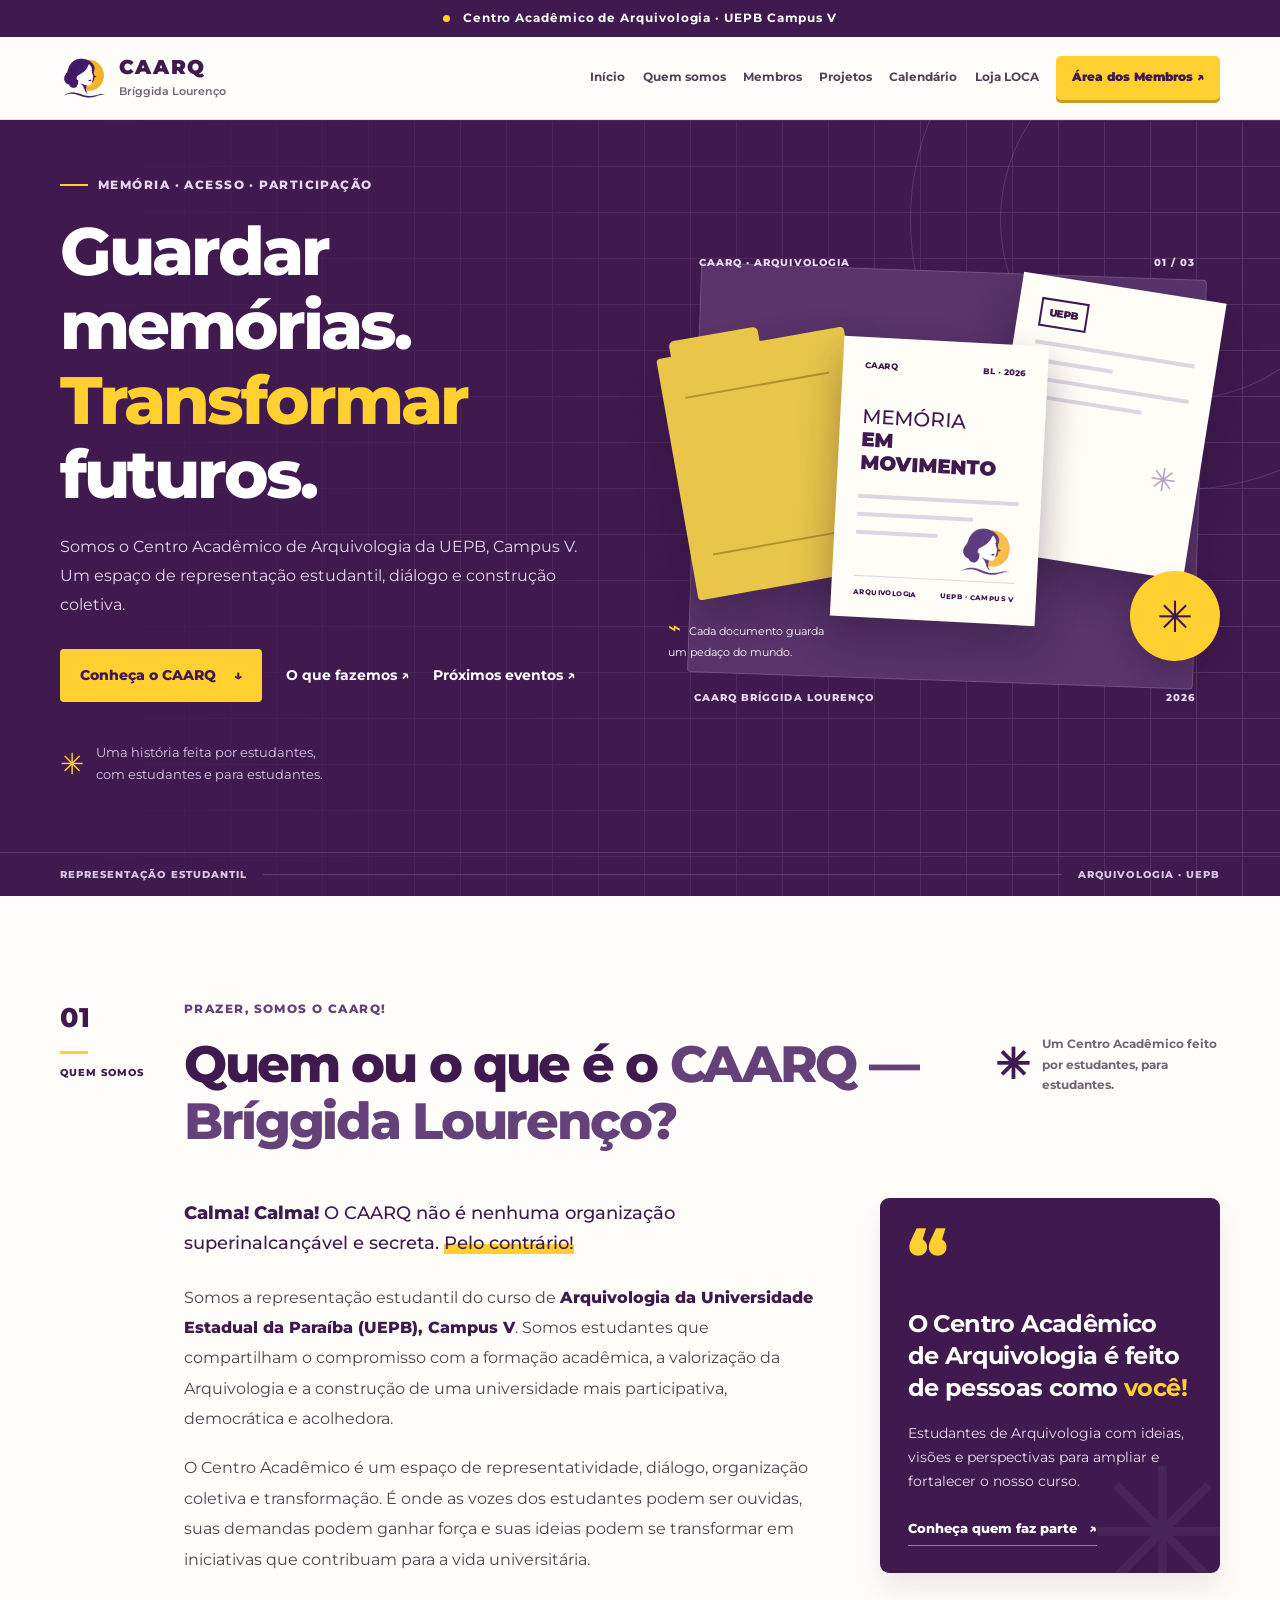
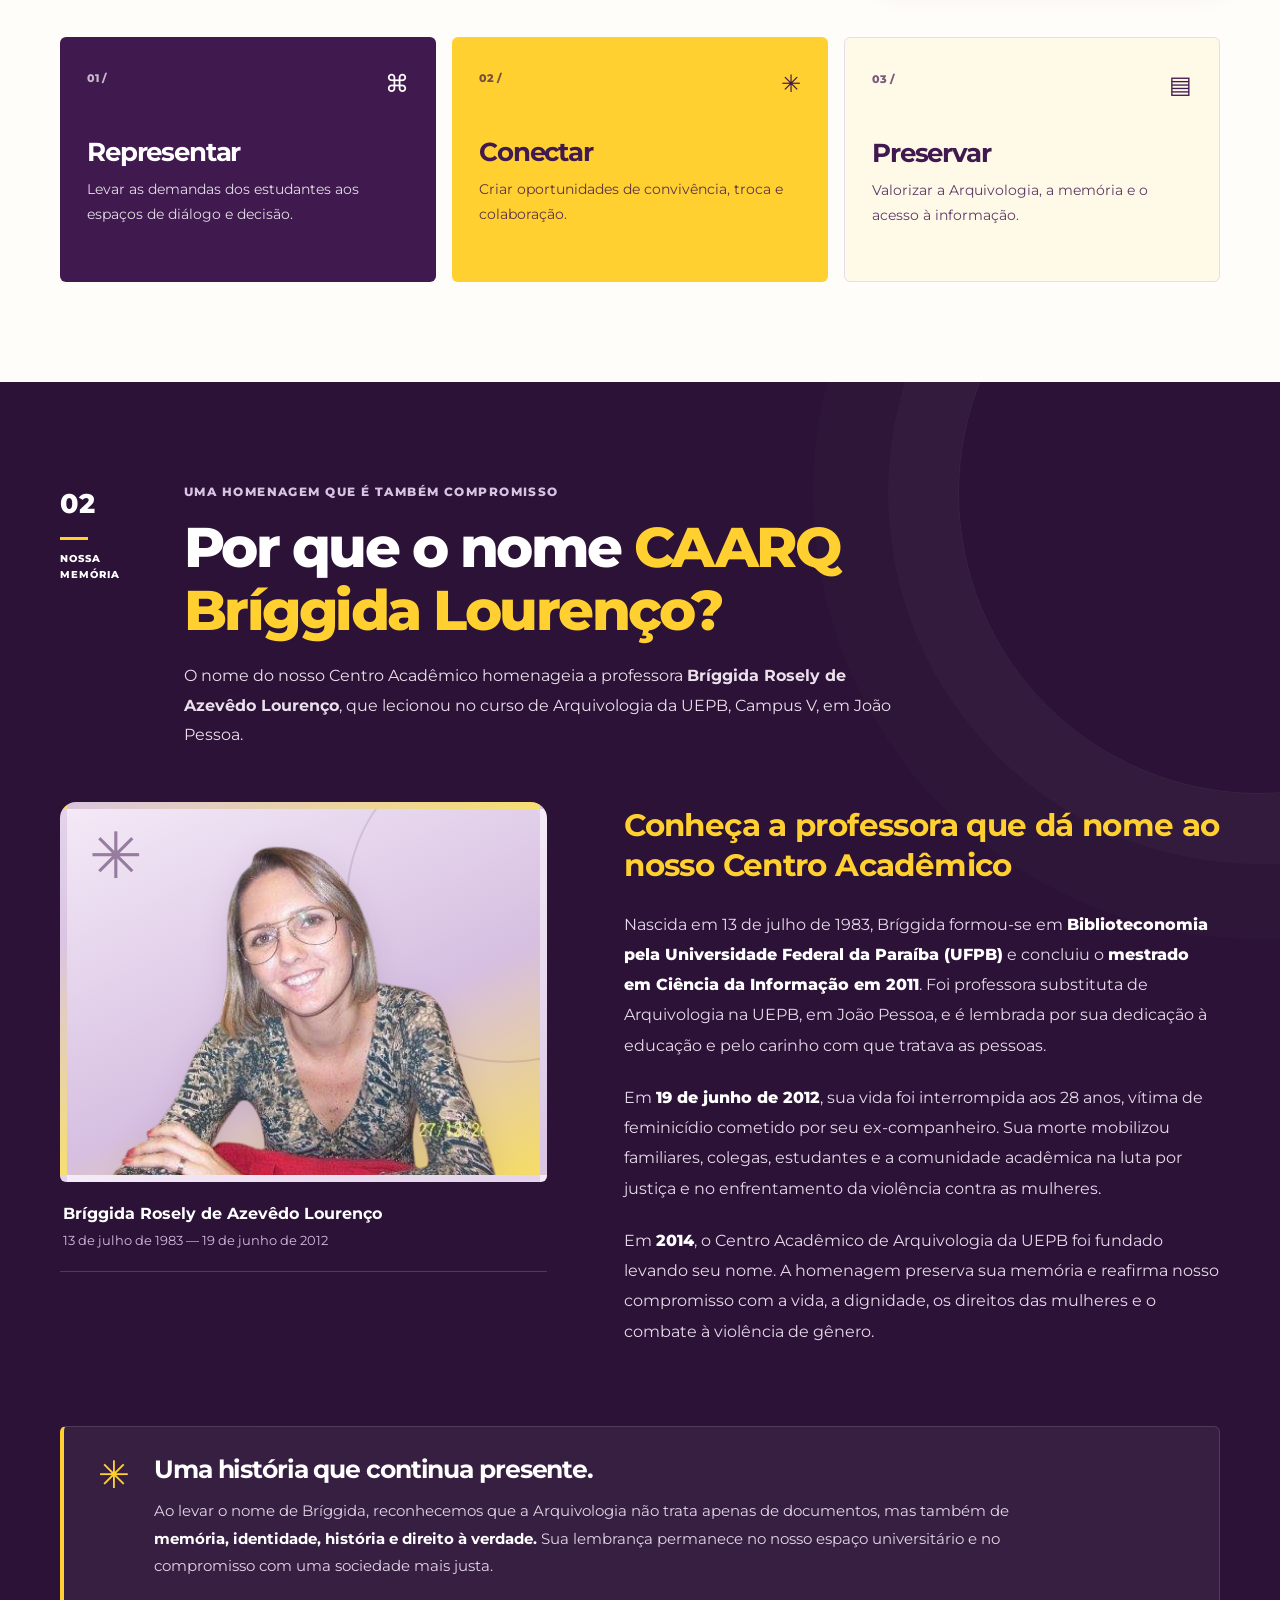
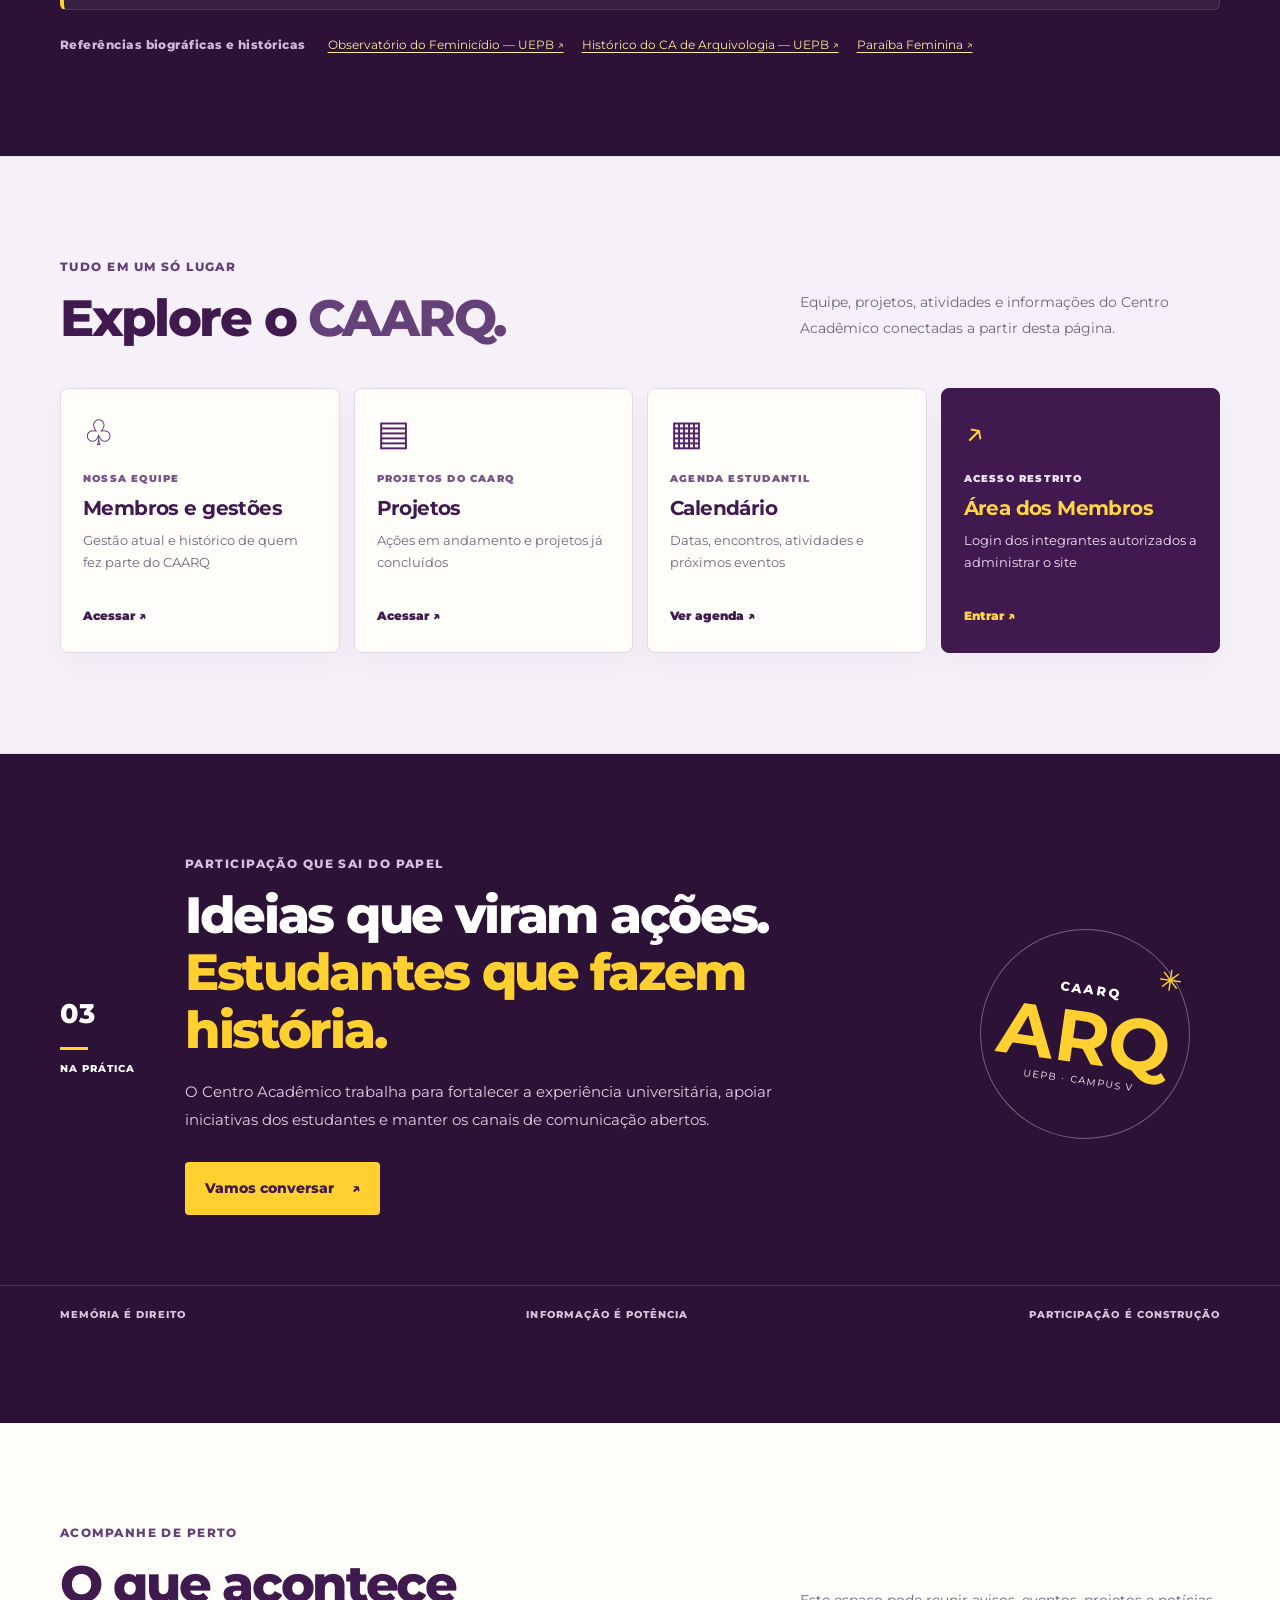
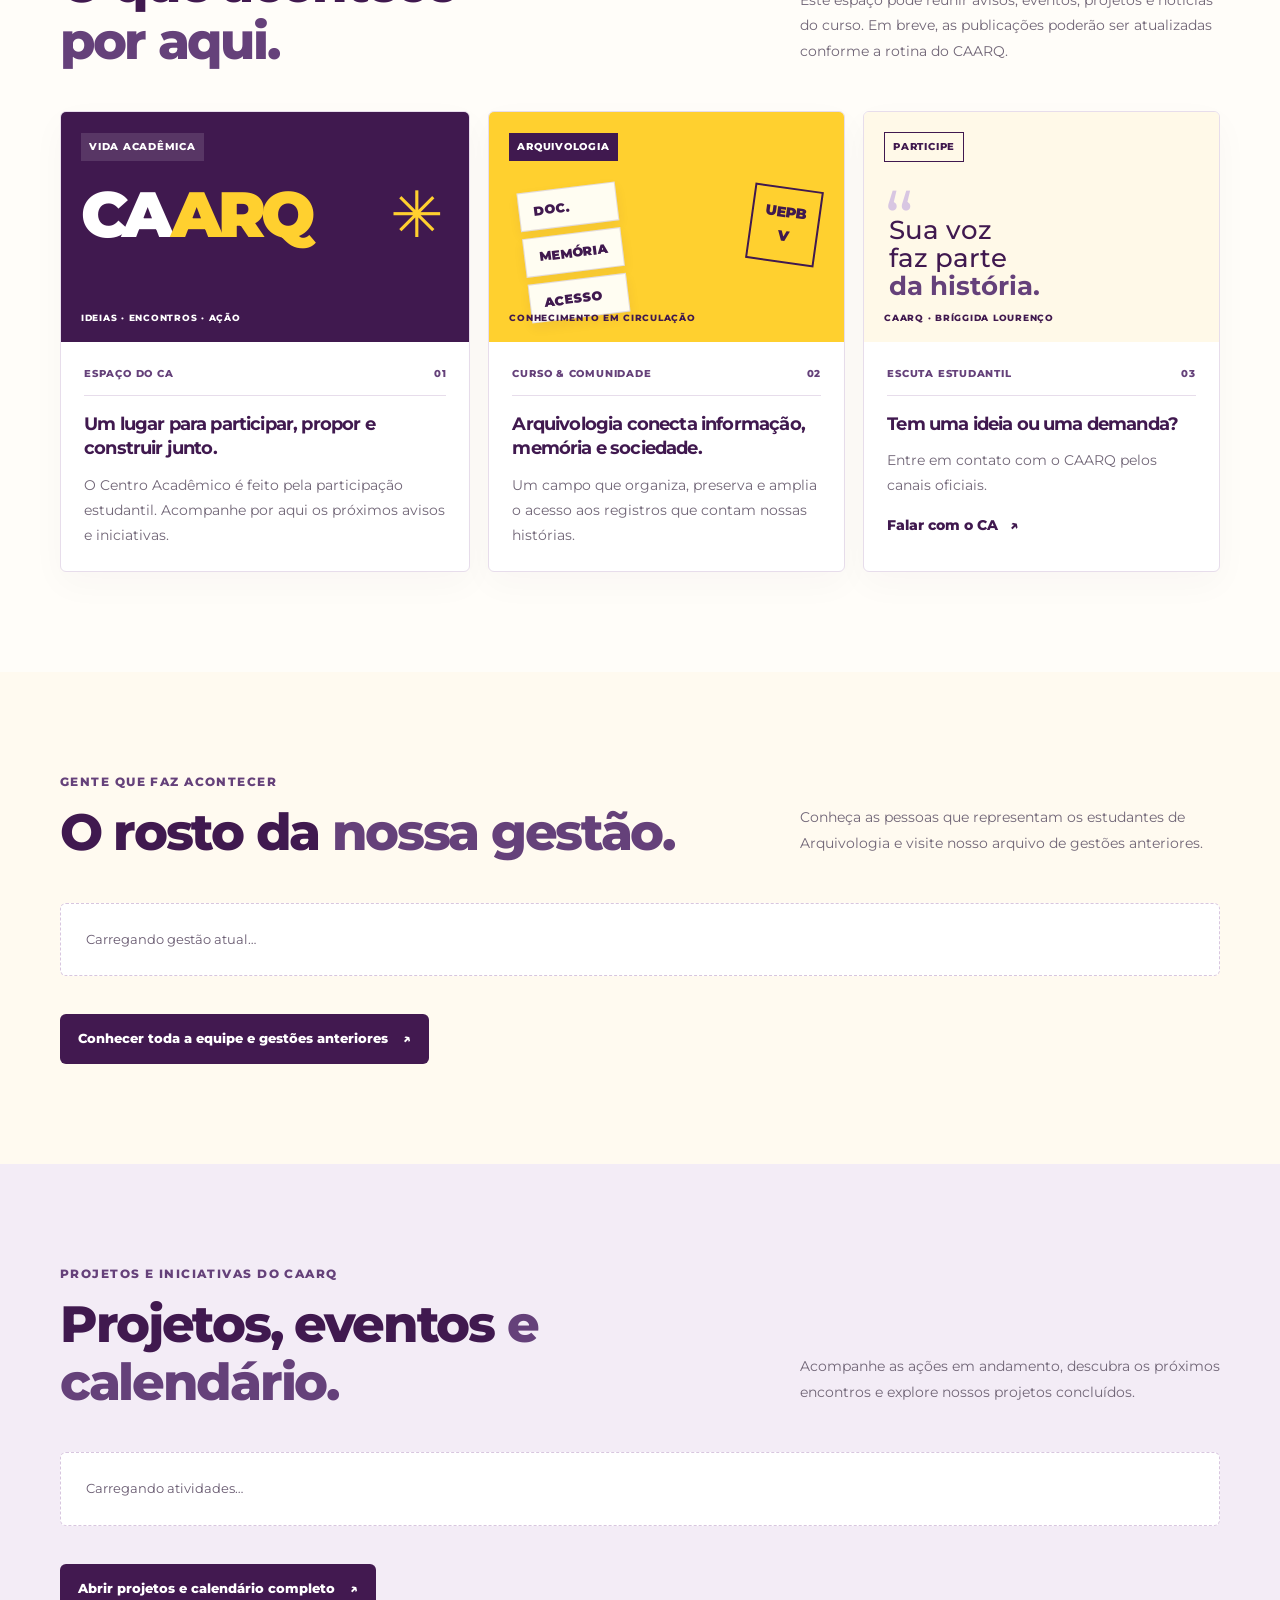
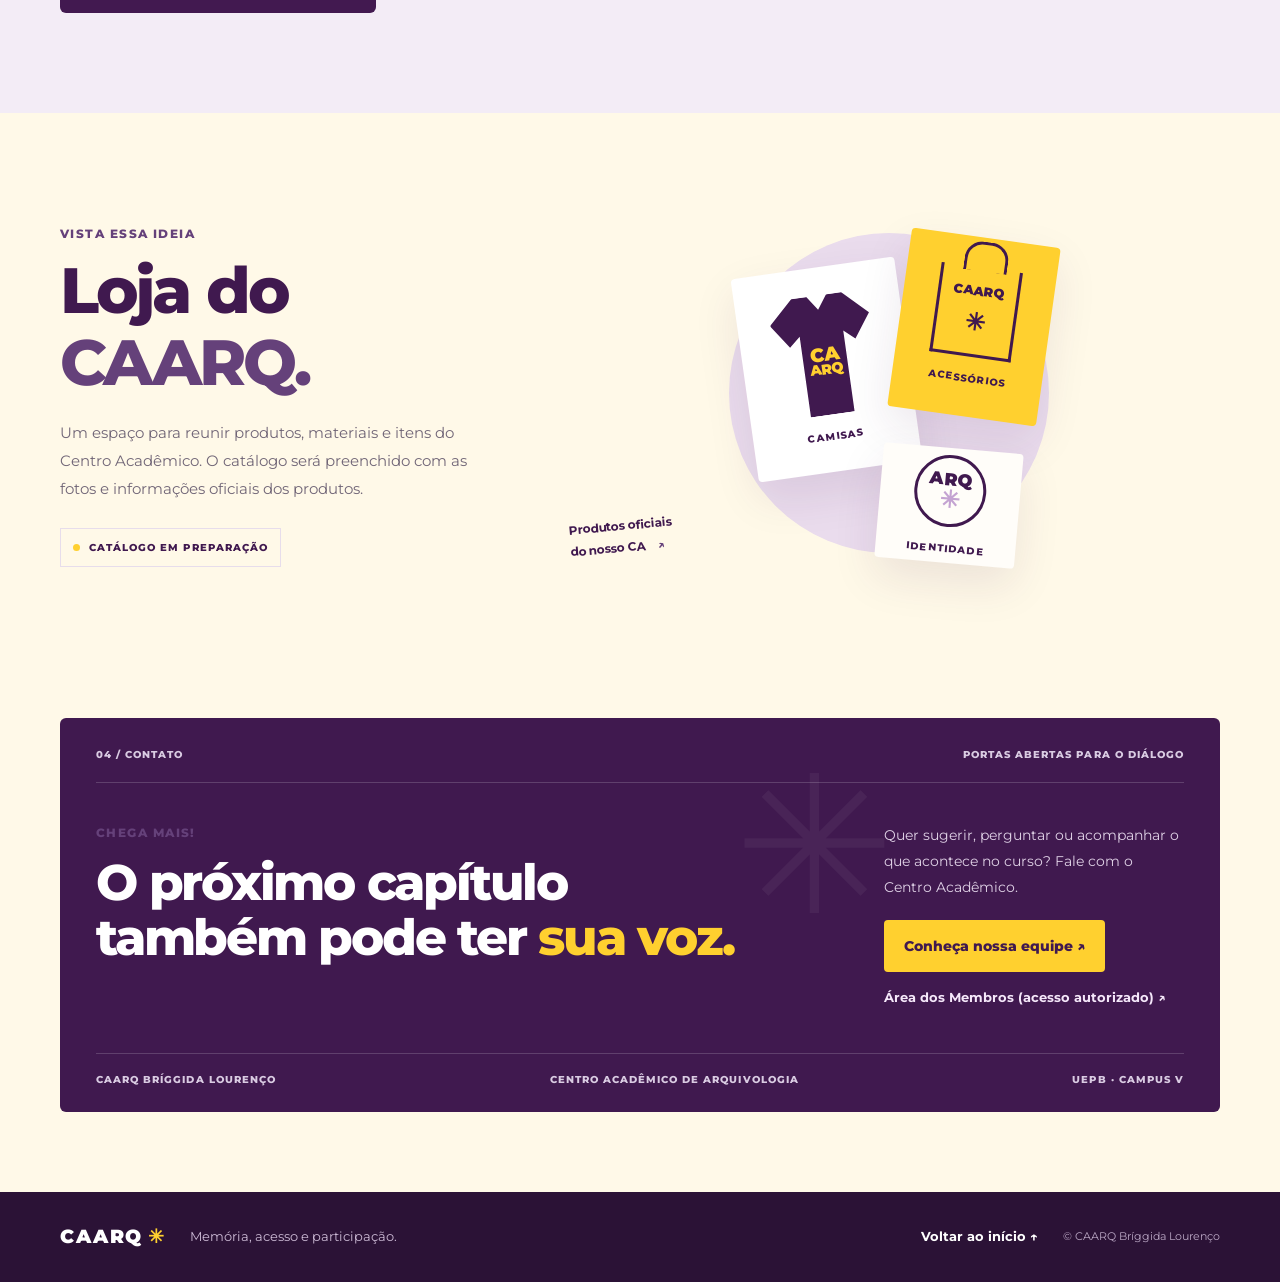
==== index.html @ c78e9dfc "Add files via upload" ====
<!DOCTYPE html>

<html lang="pt-BR">
<head>
<meta charset="utf-8"/>
<meta content="width=device-width, initial-scale=1" name="viewport"/>
<meta content="#40194f" name="theme-color"/>
<meta content="CAARQ Bríggida Lourenço — Centro Acadêmico de Arquivologia da UEPB, Campus V." name="description"/>
<title>CAARQ Bríggida Lourenço | Arquivologia UEPB</title>
<link href="https://fonts.googleapis.com" rel="preconnect"/>
<link crossorigin="" href="https://fonts.gstatic.com" rel="preconnect"/>
<link href="https://fonts.googleapis.com/css2?family=Montserrat:wght@400;500;600;700;800;900&amp;display=swap" rel="stylesheet"/>
<link href="style.css?v=7-quem-somos" rel="stylesheet"/>
</head>
<body>
<div class="announcement"><span class="announcement-dot"></span> Centro Acadêmico de Arquivologia · UEPB Campus V</div>
<header class="site-header">
<div class="container nav-wrap">
<a aria-label="CAARQ — início" class="brand" href="#inicio">
<img alt="Logo oficial do CAARQ" onerror="this.onerror=null;this.src='assets/logo-caarq.png'" src="logo-caarq.png"/>
<span><strong>CAARQ</strong><small>Bríggida Lourenço</small></span>
</a>
<button aria-controls="mainNav" aria-expanded="false" class="menu-toggle" id="menuToggle">☰ <span>Menu</span></button>
<nav aria-label="Navegação principal" class="main-nav" id="mainNav"><a href="#inicio">Início</a><a href="#sobre">Quem somos</a><a href="membros/">Membros</a><a href="projetos/">Projetos</a><a href="projetos/#calendario">Calendário</a><a href="#loja">Loja LOCA</a><a class="nav-cta" href="admin/">Área dos Membros ↗</a></nav>
</div>
</header>
<main>
<section class="hero" id="inicio">
<div class="hero-grid"></div>
<div class="hero-orbit orbit-one"></div><div class="hero-orbit orbit-two"></div>
<div class="container hero-layout">
<div class="hero-copy">
<div class="eyebrow"><span class="eyebrow-line"></span><span id="homeKicker">Memória · Acesso · Participação</span></div>
<h1><span id="homeTitleFirst">Guardar memórias.</span><br/><em id="homeTitleAccent">Transformar</em> <span id="homeTitleLast">futuros.</span></h1>
<p class="hero-lead" id="homeDescription">Somos o Centro Acadêmico de Arquivologia da UEPB, Campus V. Um espaço de representação estudantil, diálogo e construção coletiva.</p>
<div class="hero-actions">
<a class="button button-yellow" href="#sobre">Conheça o CAARQ <span>↓</span></a>
<a class="text-link" href="#atuacao">O que fazemos <span>↗</span></a>
<a class="text-link" href="projetos/#calendario">Próximos eventos ↗</a></div>
<div class="hero-note"><span class="note-symbol">✳</span><span>Uma história feita por estudantes,<br/>com estudantes e para estudantes.</span></div>
</div>
<div aria-label="Composição gráfica inspirada em arquivos, documentos e memória" class="hero-art">
<div class="art-backdrop"></div>
<div class="art-label label-top">CAARQ · ARQUIVOLOGIA <span>01 / 03</span></div>
<div class="folder folder-back"><div class="folder-tab"></div><div class="folder-lines"></div></div>
<div class="document document-back"><span class="doc-stamp">UEPB</span><div class="doc-rule"></div><div class="doc-rule short"></div><div class="doc-rule"></div><div class="doc-rule medium"></div><div class="doc-seal">✳</div></div>
<div class="document document-front"><div class="doc-topline"><span>CAARQ</span><span>BL · 2026</span></div><div class="doc-title">MEMÓRIA<br/><b>EM MOVIMENTO</b></div><div class="doc-rule"></div><div class="doc-rule medium"></div><div class="doc-rule short"></div><img alt="" class="doc-logo" loading="eager" src="logo-caarq.png"/><div class="doc-footer"><span>ARQUIVOLOGIA</span><span>UEPB · CAMPUS V</span></div></div>
<div class="yellow-disc"><span>✳</span></div>
<div class="art-caption"><span class="caption-mark">⌁</span> Cada documento guarda<br/>um pedaço do mundo.</div>
<div class="art-label label-bottom">CAARQ BRÍGGIDA LOURENÇO <span>2026</span></div>
</div>
</div>
<div class="hero-bottomline"><div class="container"><span>REPRESENTAÇÃO ESTUDANTIL</span><span class="line"></span><span>ARQUIVOLOGIA · UEPB</span></div></div>
</section>
<section class="intro about-section section-pad" id="sobre" aria-labelledby="aboutTitle">
  <div class="container">
    <div class="about-topline">
      <div class="section-index"><span>01</span><i></i><small>QUEM SOMOS</small></div>
      <div class="about-heading">
        <p class="kicker">Prazer, somos o CAARQ!</p>
        <h2 id="aboutTitle">Quem ou o que é o <span>CAARQ — Bríggida Lourenço?</span></h2>
      </div>
      <div class="about-aside-note"><span class="about-asterisk" aria-hidden="true">✳</span><span>Um Centro Acadêmico feito<br/>por estudantes, para estudantes.</span></div>
    </div>
    <div class="about-body">
      <div class="about-copy">
        <p class="about-opening"><strong>Calma! Calma!</strong> O CAARQ não é nenhuma organização superinalcançável e secreta. <em>Pelo contrário!</em></p>
        <p>Somos a representação estudantil do curso de <strong>Arquivologia da Universidade Estadual da Paraíba (UEPB), Campus V</strong>. Somos estudantes que compartilham o compromisso com a formação acadêmica, a valorização da Arquivologia e a construção de uma universidade mais participativa, democrática e acolhedora.</p>
        <p>O Centro Acadêmico é um espaço de representatividade, diálogo, organização coletiva e transformação. É onde as vozes dos estudantes podem ser ouvidas, suas demandas podem ganhar força e suas ideias podem se transformar em iniciativas que contribuam para a vida universitária.</p>
      </div>
      <aside class="about-student-card" aria-label="Você também faz parte do CAARQ">
        <span class="about-card-mark" aria-hidden="true">“</span>
        <p>O Centro Acadêmico de Arquivologia é feito de pessoas como <strong>você!</strong></p>
        <span>Estudantes de Arquivologia com ideias, visões e perspectivas para ampliar e fortalecer o nosso curso.</span>
        <a href="membros/">Conheça quem faz parte <span aria-hidden="true">↗</span></a>
      </aside>
    </div>
    <div class="values-row about-values">
      <article class="value-card value-purple"><span class="value-number">01 /</span><span class="value-icon" aria-hidden="true">⌘</span><h3>Representar</h3><p>Levar as demandas dos estudantes aos espaços de diálogo e decisão.</p></article>
      <article class="value-card value-yellow"><span class="value-number">02 /</span><span class="value-icon" aria-hidden="true">✳</span><h3>Conectar</h3><p>Criar oportunidades de convivência, troca e colaboração.</p></article>
      <article class="value-card value-cream"><span class="value-number">03 /</span><span class="value-icon" aria-hidden="true">▤</span><h3>Preservar</h3><p>Valorizar a Arquivologia, a memória e o acesso à informação.</p></article>
    </div>
  </div>
</section>
<section class="tribute section-pad" id="briggida" aria-labelledby="tributeTitle">
  <div class="container">
    <div class="tribute-intro">
      <div class="section-index light"><span>02</span><i></i><small>NOSSA MEMÓRIA</small></div>
      <div>
        <p class="kicker kicker-light">Uma homenagem que é também compromisso</p>
        <h2 id="tributeTitle">Por que o nome <em>CAARQ Bríggida Lourenço?</em></h2>
        <p>O nome do nosso Centro Acadêmico homenageia a professora <strong>Bríggida Rosely de Azevêdo Lourenço</strong>, que lecionou no curso de Arquivologia da UEPB, Campus V, em João Pessoa.</p>
      </div>
    </div>
    <div class="tribute-grid">
      <figure class="tribute-photo">
        <div class="tribute-picture">
          <span class="tribute-picture-mark" aria-hidden="true">✳</span>
          <img src="professora-briggida.png" alt="Fotografia da professora Bríggida Rosely de Azevêdo Lourenço, sorrindo" loading="lazy" width="448" height="336" />
        </div>
        <figcaption><strong>Bríggida Rosely de Azevêdo Lourenço</strong><span>13 de julho de 1983 — 19 de junho de 2012</span></figcaption>
      </figure>
      <div class="tribute-story">
        <h3>Conheça a professora que dá nome ao nosso Centro Acadêmico</h3>
        <p>Nascida em 13 de julho de 1983, Bríggida formou-se em <strong>Biblioteconomia pela Universidade Federal da Paraíba (UFPB)</strong> e concluiu o <strong>mestrado em Ciência da Informação em 2011</strong>. Foi professora substituta de Arquivologia na UEPB, em João Pessoa, e é lembrada por sua dedicação à educação e pelo carinho com que tratava as pessoas.</p>
        <p>Em <strong>19 de junho de 2012</strong>, sua vida foi interrompida aos 28 anos, vítima de feminicídio cometido por seu ex-companheiro. Sua morte mobilizou familiares, colegas, estudantes e a comunidade acadêmica na luta por justiça e no enfrentamento da violência contra as mulheres.</p>
        <p>Em <strong>2014</strong>, o Centro Acadêmico de Arquivologia da UEPB foi fundado levando seu nome. A homenagem preserva sua memória e reafirma nosso compromisso com a vida, a dignidade, os direitos das mulheres e o combate à violência de gênero.</p>
      </div>
    </div>
    <div class="tribute-closing">
      <span class="tribute-star" aria-hidden="true">✳</span>
      <div>
        <h3>Uma história que continua presente.</h3>
        <p>Ao levar o nome de Bríggida, reconhecemos que a Arquivologia não trata apenas de documentos, mas também de <strong>memória, identidade, história e direito à verdade.</strong> Sua lembrança permanece no nosso espaço universitário e no compromisso com uma sociedade mais justa.</p>
      </div>
    </div>
    <div class="tribute-sources">
      <span>Referências biográficas e históricas</span>
      <a href="https://observatoriodofeminicidio.uepb.edu.br/professora-briggida-rosely-de-azevedo-lourenco/" target="_blank" rel="noopener noreferrer">Observatório do Feminicídio — UEPB ↗</a>
      <a href="https://centros.uepb.edu.br/ccbsa/ca-arquivologia/" target="_blank" rel="noopener noreferrer">Histórico do CA de Arquivologia — UEPB ↗</a>
      <a href="https://paraibafeminina.com.br/tag/briggida/" target="_blank" rel="noopener noreferrer">Paraíba Feminina ↗</a>
    </div>
  </div>
</section>
<section aria-labelledby="portalTitle" class="portal section-pad" id="explorar">
<div class="container">
<div class="section-heading portal-head"><div><p class="kicker">Tudo em um só lugar</p><h2 id="portalTitle">Explore o <span>CAARQ.</span></h2></div><p class="heading-side">Equipe, projetos, atividades e informações do Centro Acadêmico conectadas a partir desta página.</p></div>
<div class="portal-grid">
<a class="portal-card" href="membros/"><span aria-hidden="true" class="portal-glyph">♧</span><span class="portal-tag">NOSSA EQUIPE</span><strong>Membros e gestões</strong><small>Gestão atual e histórico de quem fez parte do CAARQ</small><span class="portal-arrow">Acessar ↗</span></a>
<a class="portal-card" href="projetos/"><span aria-hidden="true" class="portal-glyph">▤</span><span class="portal-tag">PROJETOS DO CAARQ</span><strong>Projetos</strong><small>Ações em andamento e projetos já concluídos</small><span class="portal-arrow">Acessar ↗</span></a>
<a class="portal-card" href="projetos/#calendario"><span aria-hidden="true" class="portal-glyph">▦</span><span class="portal-tag">AGENDA ESTUDANTIL</span><strong>Calendário</strong><small>Datas, encontros, atividades e próximos eventos</small><span class="portal-arrow">Ver agenda ↗</span></a>
<a class="portal-card portal-card-admin" href="admin/"><span aria-hidden="true" class="portal-glyph">↗</span><span class="portal-tag">ACESSO RESTRITO</span><strong>Área dos Membros</strong><small>Login dos integrantes autorizados a administrar o site</small><span class="portal-arrow">Entrar ↗</span></a>
</div>
</div>
</section>
<section class="manifesto section-pad" id="atuacao">
<div class="container manifesto-layout">
<div class="section-index light"><span>03</span><i></i><small>NA PRÁTICA</small></div>
<div class="manifesto-copy">
<p class="kicker kicker-light">Participação que sai do papel</p>
<h2>Ideias que viram ações.<br/><em>Estudantes que fazem história.</em></h2>
<p class="manifesto-lead">O Centro Acadêmico trabalha para fortalecer a experiência universitária, apoiar iniciativas dos estudantes e manter os canais de comunicação abertos.</p>
<a class="button button-yellow" href="#contato">Vamos conversar <span>↗</span></a>
</div>
<div class="manifesto-stamp"><span>CAARQ</span><b>ARQ</b><small>UEPB · CAMPUS V</small><i>✳</i></div>
</div>
<div class="manifesto-footer"><div class="container"><span>MEMÓRIA É DIREITO</span><span>INFORMAÇÃO É POTÊNCIA</span><span>PARTICIPAÇÃO É CONSTRUÇÃO</span></div></div>
</section>
<section class="news section-pad" id="novidades">
<div class="container">
<div class="section-heading">
<div><p class="kicker">Acompanhe de perto</p><h2>O que acontece<br/><span>por aqui.</span></h2></div>
<p class="heading-side">Este espaço pode reunir avisos, eventos, projetos e notícias do curso. Em breve, as publicações poderão ser atualizadas conforme a rotina do CAARQ.</p>
</div>
<div class="news-grid">
<article class="news-card news-feature">
<div class="news-visual visual-purple"><span class="visual-chip">VIDA ACADÊMICA</span><div class="visual-big-type">CA<span>ARQ</span></div><div class="visual-spark">✳</div><div class="visual-bottom">IDEIAS · ENCONTROS · AÇÃO</div></div>
<div class="news-card-content"><div class="card-meta"><span>ESPAÇO DO CA</span><span>01</span></div><h3>Um lugar para participar, propor e construir junto.</h3><p>O Centro Acadêmico é feito pela participação estudantil. Acompanhe por aqui os próximos avisos e iniciativas.</p></div>
</article>
<article class="news-card">
<div class="news-visual visual-yellow"><span class="visual-chip chip-dark">ARQUIVOLOGIA</span><div class="file-stack"><span>DOC.</span><span>MEMÓRIA</span><span>ACESSO</span></div><div class="visual-stamp">UEPB<br/>V</div><div class="visual-bottom dark-text">CONHECIMENTO EM CIRCULAÇÃO</div></div>
<div class="news-card-content"><div class="card-meta"><span>CURSO &amp; COMUNIDADE</span><span>02</span></div><h3>Arquivologia conecta informação, memória e sociedade.</h3><p>Um campo que organiza, preserva e amplia o acesso aos registros que contam nossas histórias.</p></div>
</article>
<article class="news-card news-small">
<div class="news-visual visual-cream"><span class="visual-chip chip-outline">PARTICIPE</span><div class="quote-mark">“</div><div class="quote-copy">Sua voz<br/>faz parte<br/><b>da história.</b></div><div class="visual-bottom">CAARQ · BRÍGGIDA LOURENÇO</div></div>
<div class="news-card-content"><div class="card-meta"><span>ESCUTA ESTUDANTIL</span><span>03</span></div><h3>Tem uma ideia ou uma demanda?</h3><p>Entre em contato com o CAARQ pelos canais oficiais.</p><a class="arrow-link" href="#contato">Falar com o CA <span>↗</span></a></div>
</article>
</div>
</div>
</section>
<section class="home-team section-pad" id="equipe">
<div class="container">
<div class="section-heading">
<div><p class="kicker">Gente que faz acontecer</p><h2>O rosto da <span>nossa gestão.</span></h2></div>
<p class="heading-side">Conheça as pessoas que representam os estudantes de Arquivologia e visite nosso arquivo de gestões anteriores.</p>
</div>
<div aria-live="polite" class="home-card-grid" id="homeTeamCards"><p class="home-status">Carregando gestão atual…</p></div>
<a class="home-more" href="membros/">Conhecer toda a equipe e gestões anteriores <span>↗</span></a>
</div>
</section>
<section class="home-projects section-pad" id="projetos-resumo">
<div class="container">
<div class="section-heading"><div><p class="kicker">Projetos e iniciativas do CAARQ</p><h2>Projetos, eventos <span>e calendário.</span></h2></div>
<p class="heading-side">Acompanhe as ações em andamento, descubra os próximos encontros e explore nossos projetos concluídos.</p></div>
<div aria-live="polite" class="home-card-grid" id="homeProjectCards"><p class="home-status">Carregando atividades…</p></div>
<a class="home-more" href="projetos/">Abrir projetos e calendário completo <span>↗</span></a>
</div>
</section>
<section class="shop section-pad" id="loja">
<div class="container shop-layout">
<div class="shop-copy">
<p class="kicker">Vista essa ideia</p>
<h2>Loja do<br/><span>CAARQ.</span></h2>
<p>Um espaço para reunir produtos, materiais e itens do Centro Acadêmico. O catálogo será preenchido com as fotos e informações oficiais dos produtos.</p>
<span class="coming-soon"><span></span> CATÁLOGO EM PREPARAÇÃO</span>
</div>
<div class="shop-art">
<div class="shop-circle"></div><div class="shop-card card-shirt"><div class="shirt-shape">CA<br/><small>ARQ</small></div><span>CAMISAS</span></div>
<div class="shop-card card-tote"><div class="tote-shape"><span>CAARQ</span><i>✳</i></div><span>ACESSÓRIOS</span></div>
<div class="shop-card card-sticker"><div class="sticker-shape">ARQ<span>✳</span></div><span>IDENTIDADE</span></div>
<div class="shop-note">Produtos oficiais<br/>do nosso CA <b>↗</b></div>
</div>
</div>
</section>
<section class="contact section-pad" id="contato">
<div class="container contact-panel">
<div class="contact-top"><span>04 / CONTATO</span><span>PORTAS ABERTAS PARA O DIÁLOGO</span></div>
<div class="contact-main"><div><p class="kicker kicker-light">Chega mais!</p><h2>O próximo capítulo<br/>também pode ter <em>sua voz.</em></h2></div><div class="contact-action"><p>Quer sugerir, perguntar ou acompanhar o que acontece no curso? Fale com o Centro Acadêmico.</p><a class="button button-yellow" href="membros/" rel="noopener noreferrer" target="_blank">Conheça nossa equipe ↗</a><a class="contact-email" href="admin/" target="_self">Área dos Membros (acesso autorizado) ↗</a></div></div>
<div class="contact-bottom"><span>CAARQ BRÍGGIDA LOURENÇO</span><span>CENTRO ACADÊMICO DE ARQUIVOLOGIA</span><span>UEPB · CAMPUS V</span></div>
</div>
</section>
</main>
<footer class="site-footer"><div class="container footer-inner"><a class="footer-brand" href="#inicio">CAARQ<span>✳</span></a><p>Memória, acesso e participação.</p><a href="#inicio">Voltar ao início ↑</a><small>© <span id="year"></span> CAARQ Bríggida Lourenço</small></div></footer>
<script src="script.js?v=6-aparencia" type="module"></script>
</body>
</html>
---- style.css ----
/* CAARQ — versão corrigida: layout responsivo e estilos sem dependências */
:root {
  --purple:#40194f; --purple-dark:#2b1236; --purple-mid:#65417a;
  --yellow:#ffd02f; --cream:#fff9e8; --paper:#fffdf9; --lilac:#f2eaf5;
  --ink:#281d2e; --muted:#716677; --line:#e7ddeb;
  --font:"Montserrat", Arial, sans-serif;
}
* { box-sizing:border-box; }
html { scroll-behavior:smooth; scroll-padding-top:100px; }
body { margin:0; background:var(--paper); color:var(--ink); font-family:var(--font); font-size:16px; line-height:1.65; overflow-x:hidden; }
img { max-width:100%; height:auto; }
a { color:inherit; text-decoration:none; }
button { font:inherit; }
p,h1,h2,h3 { margin-top:0; }
h1,h2,h3 { color:var(--purple); line-height:1.12; letter-spacing:-.045em; }
h1 { font-size:clamp(2.8rem,5.2vw,5rem); margin:20px 0; font-weight:800; }
h2 { font-size:clamp(2.2rem,4vw,3.8rem); margin-bottom:20px; font-weight:800; }
h3 { font-size:1.3rem; margin-bottom:12px; }
.container { width:min(1160px,calc(100% - 48px)); margin-inline:auto; }
.section-pad { padding:100px 0; }
.announcement { background:var(--purple); color:#fff; padding:9px 18px; text-align:center; font-size:.72rem; letter-spacing:.08em; font-weight:700; }
.announcement-dot { display:inline-block; width:7px; height:7px; background:var(--yellow); border-radius:50%; margin-right:9px; }
.site-header { position:sticky; top:0; z-index:20; background:rgba(255,253,249,.97); border-bottom:1px solid var(--line); }
.nav-wrap { min-height:82px; display:flex; align-items:center; justify-content:space-between; gap:24px; }
.brand { display:flex; align-items:center; gap:11px; flex-shrink:0; }
.brand img { width:48px; height:48px; object-fit:contain; }
.brand strong { display:block; color:var(--purple); font-size:1.25rem; line-height:1.1; letter-spacing:.06em; font-weight:900; }
.brand small { display:block; color:var(--muted); font-size:.7rem; font-weight:600; margin-top:4px; }
.main-nav { display:flex; align-items:center; gap:clamp(12px,2vw,28px); }
.main-nav>a { font-size:.82rem; font-weight:700; color:#514258; }
.main-nav>a:hover,.text-link:hover,.arrow-link:hover { color:var(--purple-mid); }
.nav-cta { background:var(--yellow); color:var(--purple)!important; padding:12px 16px; border-radius:5px; }
.menu-toggle { display:none; }
.hero { position:relative; overflow:hidden; color:white; background:var(--purple); }
.hero-grid { position:absolute; inset:0; opacity:.12; background-image:linear-gradient(#fff 1px,transparent 1px),linear-gradient(90deg,#fff 1px,transparent 1px); background-size:46px 46px; mask-image:linear-gradient(90deg,transparent,#000); pointer-events:none; }
.hero-orbit { position:absolute; border:1px solid #ffffff22; border-radius:50%; pointer-events:none; }
.orbit-one { width:540px; height:540px; right:-170px; top:-170px; }
.orbit-two { width:360px; height:360px; right:-80px; top:-80px; }
.hero-layout { position:relative; z-index:1; display:grid; grid-template-columns:1fr 1fr; align-items:center; gap:48px; min-height:620px; padding-top:55px; padding-bottom:65px; }
.hero-copy { min-width:0; }
.eyebrow,.kicker { color:var(--purple-mid); font-size:.75rem; font-weight:800; letter-spacing:.12em; text-transform:uppercase; }
.hero .eyebrow { color:#e5d6ed; display:flex; align-items:center; gap:10px; }
.eyebrow-line { width:28px; height:2px; background:var(--yellow); }
.hero h1 { color:white; }
.hero h1 em { color:var(--yellow); font-style:normal; }
.hero-lead { max-width:530px; color:#e5d9eb; font-size:1rem; line-height:1.8; }
.hero-actions { display:flex; flex-wrap:wrap; align-items:center; gap:24px; margin-top:30px; }
.button { display:inline-flex; align-items:center; justify-content:center; gap:18px; padding:15px 20px; border-radius:4px; font-size:.85rem; font-weight:800; transition:transform .2s,background .2s; }
.button:hover { transform:translateY(-2px); }
.button-yellow { background:var(--yellow); color:var(--purple); }
.text-link { color:white; font-size:.85rem; font-weight:700; }
.hero-note { display:flex; gap:12px; align-items:center; margin-top:38px; color:#d9cbe2; font-size:.8rem; }
.note-symbol { color:var(--yellow); font-size:1.8rem; }
.hero-art { min-width:0; height:470px; position:relative; isolation:isolate; }
.art-backdrop { position:absolute; inset:25px 20px 35px 30px; background:#59336a; border:1px solid #ffffff2a; border-radius:4px; transform:rotate(2deg); }
.art-label { position:absolute; z-index:5; color:#e8d9ee; font-size:.65rem; font-weight:800; letter-spacing:.1em; display:flex; justify-content:space-between; gap:18px; }
.label-top { top:8px; left:35px; right:25px; }.label-bottom { bottom:10px; left:30px; right:25px; }
.folder { position:absolute; width:190px; height:245px; background:#e9c64a; border-radius:4px; left:12px; top:95px; transform:rotate(-10deg); box-shadow:0 20px 40px #1e0b2a55; }
.folder-tab { position:absolute; width:90px; height:25px; top:-15px; left:15px; background:#e9c64a; border-radius:5px 5px 0 0; }
.folder-lines { position:absolute; inset:42px 22px; border-top:2px solid #9c7d24; border-bottom:2px solid #9c7d24; opacity:.7; }
.document { position:absolute; width:205px; height:280px; padding:22px; background:#fffdf7; color:var(--purple); box-shadow:0 20px 40px #1e0b2a55; }
.document-back { right:14px; top:40px; transform:rotate(9deg); }
.document-front { z-index:3; left:calc(50% - 105px); top:95px; transform:rotate(3deg); }
.doc-stamp { display:inline-block; border:2px solid var(--purple); padding:4px 7px; font-size:.65rem; font-weight:900; }
.doc-rule { height:4px; background:#ded5e2; margin-top:14px; width:100%; }.doc-rule.short { width:50%; }.doc-rule.medium { width:72%; }
.doc-seal { margin-top:35px; text-align:right; color:#b6a1c2; font-size:2rem; }
.doc-topline,.doc-footer { display:flex; justify-content:space-between; gap:8px; font-size:.52rem; font-weight:800; letter-spacing:.06em; }
.doc-title { font-size:1.25rem; font-weight:500; line-height:1.15; margin:32px 0 20px; }.doc-title b { font-weight:900; }
.doc-footer { position:absolute; bottom:20px; left:22px; right:22px; border-top:1px solid #ded5e2; padding-top:10px; font-size:.43rem; }
.yellow-disc { position:absolute; z-index:4; width:90px; height:90px; right:0; bottom:55px; display:grid; place-items:center; border-radius:50%; background:var(--yellow); color:var(--purple); font-size:2.7rem; box-shadow:0 12px 25px #1e0b2a33; }
.art-caption { position:absolute; z-index:5; left:0; bottom:20px; color:white; font-size:.75rem; line-height:1.5; }
.caption-mark { color:var(--yellow); font-size:1.4rem; margin-right:5px; }
.hero-bottomline { position:relative; z-index:1; border-top:1px solid #ffffff26; }
.hero-bottomline .container { min-height:43px; display:flex; align-items:center; justify-content:space-between; gap:16px; font-size:.65rem; letter-spacing:.1em; font-weight:800; color:#d8c7e0; }
.hero-bottomline .line { height:1px; flex:1; background:#ffffff2b; }
.intro { background:var(--paper); }
.intro-layout { display:grid; grid-template-columns:90px 1.4fr .8fr; gap:36px; align-items:start; }
.section-index { display:flex; flex-direction:column; align-items:flex-start; gap:10px; color:var(--purple); }
.section-index>span { font-size:1.7rem; font-weight:800; }
.section-index i { display:block; width:28px; height:3px; background:var(--yellow); }
.section-index small { font-size:.62rem; font-weight:800; letter-spacing:.1em; }
.intro-main .kicker { margin-bottom:15px; }.intro-main h2 { font-size:clamp(2rem,3.3vw,3.2rem); }
.intro-main h2 span,.section-heading h2 span,.shop-copy h2 span { color:var(--purple-mid); }
.intro-aside { padding-top:30px; }.intro-aside p { color:var(--muted); font-size:.95rem; line-height:1.8; }
.arrow-link { display:inline-flex; align-items:center; gap:12px; color:var(--purple); font-size:.85rem; font-weight:800; }
.values-row { display:grid; grid-template-columns:repeat(3,minmax(0,1fr)); gap:16px; margin-top:55px; }
.value-card { position:relative; min-height:245px; padding:27px; border-radius:6px; overflow:hidden; }
.value-purple { background:var(--purple); color:white; }.value-yellow { background:var(--yellow); color:var(--purple); }.value-cream { background:var(--cream); border:1px solid var(--line); color:var(--purple); }
.value-number { font-size:.7rem; font-weight:800; opacity:.7; }.value-icon { float:right; font-size:1.5rem; }.value-card h3 { margin-top:48px; margin-bottom:10px; font-size:1.6rem; }.value-purple h3 { color:white; }.value-card p { margin-bottom:0; font-size:.9rem; line-height:1.7; opacity:.85; }
.manifesto { background:var(--purple-dark); color:white; position:relative; overflow:hidden; }
.manifesto-layout { display:grid; grid-template-columns:90px 1fr 240px; gap:35px; align-items:center; }
.section-index.light { color:#fff; }.manifesto-copy .kicker { color:#d5c2df; }.manifesto-copy h2 { color:white; font-size:clamp(2.2rem,4vw,3.8rem); }.manifesto-copy h2 em { color:var(--yellow); font-style:normal; }.manifesto-lead { max-width:650px; color:#dfd1e6; font-size:.95rem; line-height:1.85; margin-bottom:28px; }
.manifesto-stamp { width:210px; height:210px; border:1px solid #ffffff55; border-radius:50%; display:flex; flex-direction:column; align-items:center; justify-content:center; color:white; transform:rotate(8deg); position:relative; }
.manifesto-stamp span { font-size:.8rem; letter-spacing:.18em; font-weight:800; }.manifesto-stamp b { font-size:4.6rem; line-height:1; color:var(--yellow); }.manifesto-stamp small { font-size:.6rem; letter-spacing:.12em; }.manifesto-stamp i { position:absolute; right:15px; top:15px; color:var(--yellow); font-style:normal; font-size:1.8rem; }
.manifesto-footer { margin-top:70px; border-top:1px solid #ffffff22; }.manifesto-footer .container { display:flex; justify-content:space-between; gap:20px; padding-top:20px; color:#d7c4e1; font-size:.65rem; letter-spacing:.1em; font-weight:800; }
.section-heading { display:flex; justify-content:space-between; align-items:end; gap:35px; margin-bottom:42px; }.section-heading h2 { margin-bottom:0; }.heading-side { max-width:420px; color:var(--muted); font-size:.9rem; line-height:1.8; margin-bottom:4px; }
.news-grid { display:grid; grid-template-columns:1.15fr 1fr 1fr; gap:18px; align-items:stretch; }
.news-card { min-width:0; background:white; border:1px solid var(--line); border-radius:6px; overflow:hidden; box-shadow:0 12px 35px #40194f08; }
.news-visual { height:230px; position:relative; overflow:hidden; padding:20px; }.visual-purple { background:var(--purple); color:white; }.visual-yellow { background:var(--yellow); color:var(--purple); }.visual-cream { background:var(--cream); color:var(--purple); }
.visual-chip { display:inline-block; position:relative; z-index:2; padding:6px 8px; background:#ffffff20; color:white; font-size:.6rem; font-weight:800; letter-spacing:.08em; }.chip-dark { background:var(--purple); color:white; }.chip-outline { border:1px solid var(--purple); color:var(--purple); background:transparent; }
.visual-big-type { position:absolute; left:20px; top:70px; font-size:4rem; line-height:1; font-weight:900; letter-spacing:-.08em; }.visual-big-type span { color:var(--yellow); }.visual-spark { position:absolute; right:25px; top:50px; font-size:4rem; color:var(--yellow); }.visual-bottom { position:absolute; bottom:17px; left:20px; right:20px; font-size:.58rem; font-weight:800; letter-spacing:.08em; }.dark-text { color:var(--purple); }
.file-stack { position:absolute; left:35px; top:75px; display:flex; flex-direction:column; gap:7px; transform:rotate(-7deg); }.file-stack span { background:#fffdf2; border:1px solid #40194f25; padding:8px 14px; font-size:.8rem; font-weight:900; box-shadow:0 5px 12px #40194f10; }.visual-stamp { position:absolute; right:25px; top:75px; border:2px solid var(--purple); padding:12px; text-align:center; font-size:.9rem; font-weight:900; transform:rotate(8deg); }
.quote-mark { font-size:5rem; line-height:1; margin-top:20px; color:#d8c6e2; }.quote-copy { position:absolute; left:25px; bottom:42px; font-size:1.6rem; font-weight:500; line-height:1.1; }.quote-copy b { color:var(--purple-mid); }
.news-card-content { padding:23px; }.card-meta { display:flex; justify-content:space-between; gap:10px; padding-bottom:13px; margin-bottom:16px; border-bottom:1px solid var(--line); color:var(--purple-mid); font-size:.62rem; letter-spacing:.08em; font-weight:800; }.news-card h3 { font-size:1.15rem; line-height:1.35; }.news-card p { font-size:.86rem; line-height:1.8; color:var(--muted); margin-bottom:0; }.news-small .arrow-link { margin-top:16px; }
.shop { background:var(--cream); overflow:hidden; }.shop-layout { display:grid; grid-template-columns:.8fr 1.2fr; gap:55px; align-items:center; }.shop-copy h2 { font-size:clamp(2.8rem,5vw,4.2rem); }.shop-copy>p:not(.kicker) { color:var(--muted); max-width:410px; font-size:.95rem; line-height:1.85; margin:20px 0 25px; }
.coming-soon { display:inline-flex; align-items:center; gap:9px; border:1px solid var(--line); padding:10px 12px; font-size:.65rem; font-weight:800; letter-spacing:.1em; color:var(--purple); }.coming-soon span { width:7px; height:7px; background:var(--yellow); border-radius:50%; }
.shop-art { height:365px; position:relative; min-width:0; }.shop-circle { position:absolute; width:320px; height:320px; background:#eadced; border-radius:50%; top:20px; left:50%; transform:translateX(-50%); }
.shop-card { position:absolute; background:white; box-shadow:0 18px 45px #40194f1a; display:flex; align-items:center; justify-content:center; flex-direction:column; gap:13px; border-radius:4px; }.shop-card>span { font-size:.62rem; letter-spacing:.12em; font-weight:800; color:var(--purple); }
.card-shirt { width:165px; height:205px; left:calc(50% - 145px); top:54px; transform:rotate(-8deg); }.shirt-shape { width:100px; height:120px; background:var(--purple); color:var(--yellow); clip-path:polygon(25% 0,40% 0,50% 12%,60% 0,75% 0,100% 20%,83% 40%,72% 32%,72% 100%,28% 100%,28% 32%,17% 40%,0 20%); display:grid; place-content:center; text-align:center; font-size:1.2rem; font-weight:900; line-height:.9; padding-top:12px; }.shirt-shape small { font-size:.9rem; }
.card-tote { width:150px; height:180px; right:calc(50% - 160px); top:24px; transform:rotate(8deg); background:var(--yellow); }.tote-shape { width:82px; height:90px; border:3px solid var(--purple); border-top:0; position:relative; display:grid; place-content:center; text-align:center; font-size:.8rem; font-weight:900; color:var(--purple); }.tote-shape:before { content:""; position:absolute; width:38px; height:27px; border:3px solid var(--purple); border-bottom:0; border-radius:18px 18px 0 0; top:-26px; left:19px; }.tote-shape i { font-style:normal; font-size:1.5rem; }
.card-sticker { width:140px; height:115px; left:calc(50% - 10px); bottom:15px; transform:rotate(5deg); background:#fffdf9; }.sticker-shape { width:72px; height:72px; border:3px solid var(--purple); border-radius:50%; display:grid; place-content:center; text-align:center; font-size:1.1rem; font-weight:900; color:var(--purple); line-height:1; }.sticker-shape span { color:#c4a3d2; font-size:1.5rem; }.shop-note { position:absolute; left:12px; bottom:20px; font-size:.75rem; line-height:1.8; font-weight:700; color:var(--purple); transform:rotate(-5deg); }.shop-note b { color:var(--purple-mid); margin-left:9px; }
.contact { background:var(--cream); padding-top:40px; padding-bottom:80px; }.contact-panel { background:var(--purple); color:white; padding:28px 36px 23px; position:relative; overflow:hidden; border-radius:6px; }.contact-panel:after { content:"✳"; position:absolute; right:28%; top:30px; color:#ffffff0d; font-size:12rem; line-height:1; pointer-events:none; }.contact-top,.contact-bottom { display:flex; justify-content:space-between; gap:20px; font-size:.65rem; letter-spacing:.1em; font-weight:800; color:#d9cbe2; }.contact-top { padding-bottom:19px; border-bottom:1px solid #ffffff2b; }.contact-main { display:grid; grid-template-columns:1fr 300px; gap:50px; padding:40px 0 45px; position:relative; z-index:1; }.contact-main h2 { color:white; font-size:clamp(2rem,4vw,3.1rem); }.contact-main h2 em { color:var(--yellow); font-style:normal; }.contact-action p { font-size:.9rem; line-height:1.8; color:#dfd1e6; margin-bottom:19px; }.contact-action .button { margin-bottom:15px; }.contact-email { display:block; color:#f5e8fa; font-size:.8rem; font-weight:700; }.contact-bottom { padding-top:17px; border-top:1px solid #ffffff2b; }
.site-footer { background:var(--purple-dark); color:white; }.footer-inner { min-height:90px; display:flex; align-items:center; gap:25px; }.footer-brand { font-size:1.2rem; font-weight:900; letter-spacing:.08em; }.footer-brand span { color:var(--yellow); margin-left:5px; }.footer-inner p { font-size:.8rem; color:#cdbbd6; margin:0; }.footer-inner>a:nth-of-type(2) { font-size:.8rem; font-weight:700; margin-left:auto; }.footer-inner small { font-size:.7rem; color:#bba8c5; }
@media(max-width:900px) {
 .main-nav { gap:13px; }.main-nav>a { font-size:.72rem; }.hero-layout { gap:25px; min-height:570px; }.hero-art { transform:scale(.9); transform-origin:center; }.intro-layout { grid-template-columns:65px 1fr 220px; gap:22px; }.manifesto-layout { grid-template-columns:65px 1fr 170px; gap:22px; }.manifesto-stamp { width:160px; height:160px; }.manifesto-stamp b { font-size:3.5rem; }.news-grid { grid-template-columns:1fr 1fr; }.news-small { grid-column:1/-1; display:grid; grid-template-columns:.7fr 1fr; }.news-small .news-visual { height:100%; min-height:220px; }.shop-layout { gap:25px; }
}
@media(max-width:680px) {
 .container { width:calc(100% - 34px); }.section-pad { padding:68px 0; }.announcement { font-size:.62rem; letter-spacing:.04em; }
 .nav-wrap { min-height:72px; }.brand img { width:40px; height:40px; }.brand strong { font-size:1.1rem; }.brand small { font-size:.62rem; }
 .menu-toggle { display:block; border:1px solid var(--line); background:white; color:var(--purple); padding:10px 12px; border-radius:4px; font-size:.8rem; font-weight:800; }
 .main-nav { display:none; position:absolute; top:100%; left:0; right:0; background:var(--paper); padding:14px 22px 20px; box-shadow:0 18px 25px #281d2e14; align-items:stretch; flex-direction:column; gap:0; border-bottom:1px solid var(--line); }
 .main-nav.open { display:flex; }.main-nav>a { padding:12px 3px; border-bottom:1px solid var(--line); font-size:.85rem; }.main-nav .nav-cta { margin-top:12px; padding:13px; text-align:center; }
 .hero-layout { display:flex; flex-direction:column; align-items:stretch; padding-top:48px; padding-bottom:50px; gap:5px; }.hero-copy { padding:0; }.eyebrow { font-size:.62rem; }h1 { font-size:clamp(2.7rem,11vw,3.8rem); margin:18px 0; }.hero-lead { font-size:.9rem; }.hero-actions { gap:17px; margin-top:22px; }.button { padding:14px 15px; font-size:.78rem; }.hero-note { margin-top:25px; }.hero-art { height:390px; width:100%; max-width:420px; margin:20px auto 0; transform:none; }
 .art-backdrop { inset:23px 16px 25px 25px; }.folder { left:18px; top:75px; transform:scale(.82) rotate(-10deg); transform-origin:top left; }.document-back { right:8px; top:37px; transform:scale(.8) rotate(9deg); transform-origin:top right; }.document-front { left:calc(50% - 100px); top:90px; transform:scale(.82) rotate(3deg); transform-origin:top left; }.yellow-disc { width:75px; height:75px; right:0; bottom:45px; font-size:2.2rem; }.art-label { font-size:.55rem; }.label-top { top:31px; left:35px; right:25px; }.label-bottom { bottom:32px; left:28px; right:25px; }.art-caption { left:0; bottom:0; font-size:.65rem; }.hero-bottomline .container { min-height:35px; font-size:.5rem; gap:8px; }
 .intro-layout { grid-template-columns:42px 1fr; gap:16px; }.section-index>span { font-size:1.35rem; }.section-index small { font-size:.52rem; }.intro-main h2,.section-heading h2,.shop-copy h2 { font-size:clamp(2rem,8.5vw,2.8rem); }.intro-aside { grid-column:2; padding-top:0; }.intro-aside p { font-size:.9rem; }.values-row { grid-template-columns:1fr; gap:10px; margin-top:35px; }.value-card { min-height:180px; padding:23px; }.value-card h3 { margin-top:30px; font-size:1.5rem; }
 .manifesto-layout { grid-template-columns:42px 1fr; gap:16px; }.manifesto-copy h2 { font-size:clamp(2rem,8.5vw,2.8rem); }.manifesto-stamp { grid-column:2; width:125px; height:125px; margin-top:10px; justify-self:end; }.manifesto-stamp b { font-size:2.7rem; }.manifesto-stamp span { font-size:.6rem; }.manifesto-stamp small { font-size:.45rem; }.manifesto-stamp i { font-size:1.5rem; }.manifesto-footer { margin-top:40px; }.manifesto-footer .container { flex-direction:column; gap:8px; font-size:.55rem; }
 .section-heading { display:block; margin-bottom:28px; }.heading-side { margin-top:17px; font-size:.9rem; }.news-grid { grid-template-columns:1fr; }.news-small { display:block; grid-column:auto; }.news-visual,.news-small .news-visual { height:210px; min-height:0; }.news-card-content { padding:20px; }.news-card h3 { font-size:1.15rem; }
 .shop-layout { grid-template-columns:1fr; gap:15px; }.shop-art { height:340px; max-width:420px; width:100%; margin:auto; }.shop-circle { width:280px; height:280px; }.card-shirt { left:calc(50% - 135px); top:45px; transform:scale(.88) rotate(-8deg); transform-origin:top left; }.card-tote { right:calc(50% - 150px); top:23px; transform:scale(.88) rotate(8deg); transform-origin:top right; }.card-sticker { left:calc(50% - 10px); bottom:6px; transform:scale(.88) rotate(5deg); transform-origin:bottom left; }.shop-note { left:0; bottom:10px; font-size:.65rem; }
 .contact { padding-top:20px; padding-bottom:48px; }.contact-panel { padding:21px 20px 18px; }.contact-top,.contact-bottom { font-size:.52rem; letter-spacing:.04em; }.contact-main { grid-template-columns:1fr; gap:20px; padding:30px 0; }.contact-main h2 { font-size:clamp(1.9rem,7.8vw,2.7rem); }.contact-bottom { flex-direction:column; gap:8px; }
 .footer-inner { padding:20px 0; display:grid; grid-template-columns:1fr 1fr; gap:9px; }.footer-inner p { grid-column:1/-1; grid-row:2; }.footer-inner>a:nth-of-type(2) { margin:0; justify-self:end; }.footer-inner small { grid-column:1/-1; }.footer-brand { font-size:1rem; }
}
@media(prefers-reduced-motion:reduce) { *,*::before,*::after { scroll-behavior:auto!important; transition:none!important; } }

/* CAARQ v4 — prévia pública ligada ao Supabase */
.home-team{background:#fffaf0}.home-projects{background:#f3ecf6}.home-card-grid{display:grid;grid-template-columns:repeat(3,minmax(0,1fr));gap:16px}.home-card{background:white;border:1px solid #e6daea;border-radius:10px;overflow:hidden;min-width:0;box-shadow:0 11px 25px #38184d09}.home-card .home-image{height:180px;background:#421950;display:grid;place-items:center;color:#ffd23c;font-size:55px;font-weight:900}.home-card .home-image img{width:100%;height:100%;object-fit:cover}.home-card .home-body{padding:21px}.home-card .home-body strong{display:block;font-size:17px;color:#421950;line-height:1.4}.home-card .home-body small{display:block;color:#6c5078;font-size:11px;font-weight:800;margin-top:7px}.home-card .home-body p{font-size:12px;line-height:1.8;color:#73667a;margin:11px 0 0}.home-more{display:inline-flex;gap:15px;align-items:center;margin-top:25px;padding:14px 18px;background:#421950;color:#fff;border-radius:6px;font-size:13px;font-weight:800}.home-more:hover{background:#67367b}.home-status{grid-column:1/-1;color:#695b71;font-size:13px;background:white;padding:25px;border:1px dashed #d8c6df;border-radius:6px}.main-nav>a{white-space:nowrap}.main-nav{gap:clamp(9px,1.3vw,22px)}.main-nav>a{font-size:.73rem}.nav-wrap{gap:12px}
@media(max-width:900px){.main-nav{gap:8px}.main-nav>a{font-size:.66rem}.home-card-grid{grid-template-columns:repeat(2,minmax(0,1fr))}}
@media(max-width:680px){.home-card-grid{grid-template-columns:1fr}.main-nav>a{font-size:.85rem}}

/* V5 — portal CAARQ + menu integrated */
.main-nav{gap:clamp(9px,1.35vw,19px)}
.main-nav>a{font-size:.74rem;white-space:nowrap}
.nav-cta{box-shadow:0 3px 0 #c49f22;font-weight:900!important}
.portal{background:#f6f0f8;border-top:1px solid #e7ddeb;border-bottom:1px solid #e7ddeb}
.portal-grid{display:grid;grid-template-columns:repeat(4,minmax(0,1fr));gap:14px;margin-top:30px}
.portal-card{display:flex;flex-direction:column;min-width:0;min-height:265px;padding:26px 22px;background:#fffdfa;border:1px solid #e5d9e8;border-radius:8px;box-shadow:0 12px 35px #40194f09;transition:transform .2s,box-shadow .2s}
.portal-card:hover{transform:translateY(-4px);box-shadow:0 18px 35px #40194f1a}
.portal-glyph{font-size:35px;color:#54236a;line-height:1}
.portal-tag{font-size:.63rem;font-weight:900;letter-spacing:.12em;color:#765588;margin:21px 0 8px}
.portal-card strong{color:#40194f;font-size:1.23rem;line-height:1.25;letter-spacing:-.03em}
.portal-card small{color:#746678;font-size:.82rem;line-height:1.65;display:block;margin-top:10px}
.portal-arrow{color:#40194f;font-size:.77rem;font-weight:900;margin-top:auto;padding-top:23px}
.portal-card-admin{background:#40194f;border-color:#40194f}
.portal-card-admin .portal-glyph,.portal-card-admin strong,.portal-card-admin .portal-arrow{color:#ffd541}
.portal-card-admin .portal-tag,.portal-card-admin small{color:#f0e1f5}
@media(max-width:1160px) and (min-width:681px){.nav-wrap{flex-wrap:wrap;padding-top:12px;padding-bottom:12px;gap:10px}.main-nav{width:100%;justify-content:space-between;flex-wrap:wrap}.main-nav>a{font-size:.77rem}.portal-grid{grid-template-columns:repeat(2,minmax(0,1fr))}}
@media(max-width:900px){.portal-grid{grid-template-columns:repeat(2,minmax(0,1fr))}}
@media(max-width:680px){.portal-grid{grid-template-columns:1fr 1fr;gap:9px}.portal-card{min-height:245px;padding:16px}.portal-card strong{font-size:1.04rem}.portal-card small{font-size:.73rem}.portal-glyph{font-size:27px}.portal-tag{margin-top:13px;font-size:.53rem}.portal-arrow{font-size:.7rem}.hero-actions .text-link:last-child{width:100%}}
@media(max-width:380px){.portal-grid{grid-template-columns:1fr}.portal-card{min-height:185px}}

.doc-logo{position:absolute;right:24px;bottom:44px;width:56px;height:56px;object-fit:contain;opacity:.85}
.art-caption{bottom:55px;left:4px;font-size:.7rem}
@media(max-width:680px){.doc-logo{right:15px;bottom:40px;width:54px;height:54px}.art-caption{bottom:9px;left:0;max-width:160px;font-size:.58rem}}

/* V6 — imagem de banner escolhida no CAARQ Admin */
.hero-custom-photo{position:absolute;inset:0;width:100%;height:100%;object-fit:cover;opacity:.22;pointer-events:none;filter:saturate(.86);z-index:0}
.hero>.hero-grid,.hero>.hero-orbit{z-index:0}
.hero-layout,.hero-bottomline{position:relative;z-index:1}


/* V7 — Quem somos e homenagem à professora Bríggida */
.about-section{background:var(--paper)}
.about-topline{display:grid;grid-template-columns:92px minmax(0,1fr) 225px;gap:32px;align-items:start}
.about-heading .kicker{margin:3px 0 16px}
.about-heading h2{font-size:clamp(2.25rem,4vw,3.95rem);margin:0;max-width:790px}
.about-heading h2 span{color:var(--purple-mid)}
.about-aside-note{display:flex;gap:12px;align-items:center;margin-top:38px;font-size:.78rem;line-height:1.65;font-weight:700;color:var(--muted)}
.about-asterisk{font-size:2.6rem;line-height:1;color:var(--purple)}
.about-body{display:grid;grid-template-columns:minmax(0,1.4fr) minmax(290px,.75fr);gap:60px;margin:48px 0 0 124px;align-items:start}
.about-copy p{font-size:1rem;line-height:1.9;color:#4d4352;margin:0 0 19px}
.about-copy p:last-child{margin-bottom:0}
.about-copy .about-opening{font-size:1.15rem;font-weight:500;color:var(--purple);line-height:1.65;margin-bottom:24px}
.about-opening strong{font-weight:900}
.about-opening em{font-style:normal;background:linear-gradient(transparent 56%,var(--yellow) 56%)}
.about-copy strong{font-weight:800;color:var(--purple)}
.about-student-card{position:relative;isolation:isolate;background:var(--purple);color:white;border-radius:9px;padding:30px 28px 27px;overflow:hidden;box-shadow:0 15px 30px #40194f18}
.about-student-card:after{content:'✳';position:absolute;font-size:180px;color:#ffffff0d;line-height:1;right:-18px;bottom:-50px;z-index:-1}
.about-card-mark{font-size:4.2rem;line-height:.8;color:var(--yellow);font-weight:900}
.about-student-card p{font-size:1.48rem;line-height:1.35;font-weight:700;letter-spacing:-.025em;margin:22px 0 17px}
.about-student-card p strong{color:var(--yellow)}
.about-student-card>span:not(.about-card-mark){display:block;color:#eadfec;font-size:.86rem;line-height:1.75}
.about-student-card a{display:inline-flex;gap:12px;align-items:center;border-bottom:1px solid #ffffff70;font-weight:800;font-size:.82rem;margin-top:25px;padding-bottom:5px;color:white}
.about-values{margin-top:62px}
.tribute{background:var(--purple-dark);color:#f5edf8;position:relative;overflow:hidden}
.tribute:before{content:'';pointer-events:none;position:absolute;width:600px;height:600px;border-radius:50%;border:1px solid #ffffff11;right:-280px;top:-190px;box-shadow:0 0 0 70px #ffffff06,0 0 0 145px #ffffff04}
.tribute>.container{position:relative;z-index:1}
.tribute-intro{display:grid;grid-template-columns:92px minmax(0,840px);gap:32px;align-items:start;margin-bottom:52px}
.tribute-intro .kicker{color:#d7c3e2;margin-bottom:13px}
.tribute-intro h2{color:#fff;font-size:clamp(2.3rem,4.4vw,4.2rem);margin:0 0 20px}
.tribute-intro h2 em{color:var(--yellow);font-style:normal}
.tribute-intro p:not(.kicker){color:#eadfeb;font-size:1rem;line-height:1.85;max-width:730px;margin:0}
.tribute-grid{display:grid;grid-template-columns:minmax(280px,.9fr) minmax(0,1.1fr);gap:clamp(28px,6vw,86px);align-items:start}
.tribute-photo{margin:0;min-width:0}
.tribute-picture{position:relative;isolation:isolate;min-height:380px;display:flex;align-items:flex-end;justify-content:center;padding:20px 9px 0;background:linear-gradient(155deg,#f4e9f7,#d6bfe1 60%,#f6dc64);border:7px solid #ffffff15;border-radius:16px 16px 6px 6px;overflow:hidden}
.tribute-picture:before{content:'';position:absolute;width:320px;height:320px;border:2px solid #40194f20;border-radius:50%;top:-70px;right:-130px;z-index:-1}
.tribute-picture img{display:block;position:relative;z-index:2;width:100%;max-width:460px;height:auto;max-height:420px;object-fit:contain;object-position:bottom;filter:drop-shadow(0 8px 14px #40194f1b)}
.tribute-picture-mark{position:absolute;left:22px;top:14px;font-size:4rem;color:var(--purple);opacity:.5;line-height:1}
.tribute-photo figcaption{display:flex;flex-direction:column;gap:5px;padding:20px 3px;border-bottom:1px solid #ffffff2b}
.tribute-photo figcaption strong{color:#fff;font-size:1.03rem;line-height:1.4}
.tribute-photo figcaption span{color:#d3bbde;font-size:.8rem}
.tribute-story h3{color:var(--yellow);font-size:clamp(1.55rem,2.4vw,2.15rem);line-height:1.3;letter-spacing:-.02em;margin:4px 0 24px}
.tribute-story p{color:#e6d9eb;font-size:.98rem;line-height:1.93;margin:0 0 22px}
.tribute-story p strong{color:#fff;font-weight:800}
.tribute-closing{display:flex;align-items:flex-start;gap:24px;margin-top:57px;padding:29px 34px;background:#ffffff0e;border:1px solid #ffffff20;border-left:4px solid var(--yellow);border-radius:6px}
.tribute-star{font-size:2.4rem;color:var(--yellow);line-height:1}
.tribute-closing h3{color:#fff;font-size:1.55rem;margin:0 0 13px}
.tribute-closing p{color:#e3d5e8;line-height:1.85;font-size:.94rem;margin:0;max-width:860px}
.tribute-closing strong{color:#fff}
.tribute-sources{display:flex;flex-wrap:wrap;gap:9px 18px;align-items:center;margin-top:25px;font-size:.72rem;line-height:1.8}
.tribute-sources span{color:#ceb9d9;font-weight:800;letter-spacing:.04em;margin-right:4px}
.tribute-sources a{color:#ffe89e;text-decoration:underline;text-underline-offset:3px}
.tribute-sources a:hover{color:white}
@media(max-width:980px){
 .about-topline{grid-template-columns:65px minmax(0,1fr)}
 .about-aside-note{grid-column:2;margin-top:0}
 .about-body{grid-template-columns:minmax(0,1fr) minmax(220px,.8fr);gap:28px;margin-left:97px}
 .tribute-intro{grid-template-columns:65px minmax(0,1fr);gap:22px}
 .tribute-grid{gap:32px}
}
@media(max-width:680px){
 .about-topline{grid-template-columns:42px minmax(0,1fr);gap:16px}
 .about-heading h2{font-size:clamp(2rem,8vw,2.9rem)}
 .about-aside-note{grid-column:2;font-size:.75rem}
 .about-body{grid-template-columns:1fr;margin:32px 0 0;gap:24px}
 .about-copy p{font-size:.91rem;line-height:1.85}
 .about-copy .about-opening{font-size:1.05rem}
 .about-student-card{padding:25px 23px}
 .about-student-card p{font-size:1.28rem}
 .about-values{margin-top:34px}
 .tribute-intro{grid-template-columns:42px minmax(0,1fr);gap:16px;margin-bottom:30px}
 .tribute-intro h2{font-size:clamp(2rem,8vw,3rem)}
 .tribute-intro p:not(.kicker){font-size:.88rem;line-height:1.85}
 .tribute-grid{grid-template-columns:1fr;gap:30px}
 .tribute-picture{min-height:275px;max-height:370px}
 .tribute-picture img{max-height:380px}
 .tribute-photo figcaption{padding:14px 3px}
 .tribute-story h3{font-size:1.55rem;margin-bottom:20px}
 .tribute-story p{font-size:.9rem;line-height:1.88}
 .tribute-closing{gap:14px;padding:22px 18px;margin-top:30px}
 .tribute-star{font-size:1.7rem}
 .tribute-closing h3{font-size:1.28rem}
 .tribute-closing p{font-size:.86rem}
 .tribute-sources{font-size:.7rem}
}
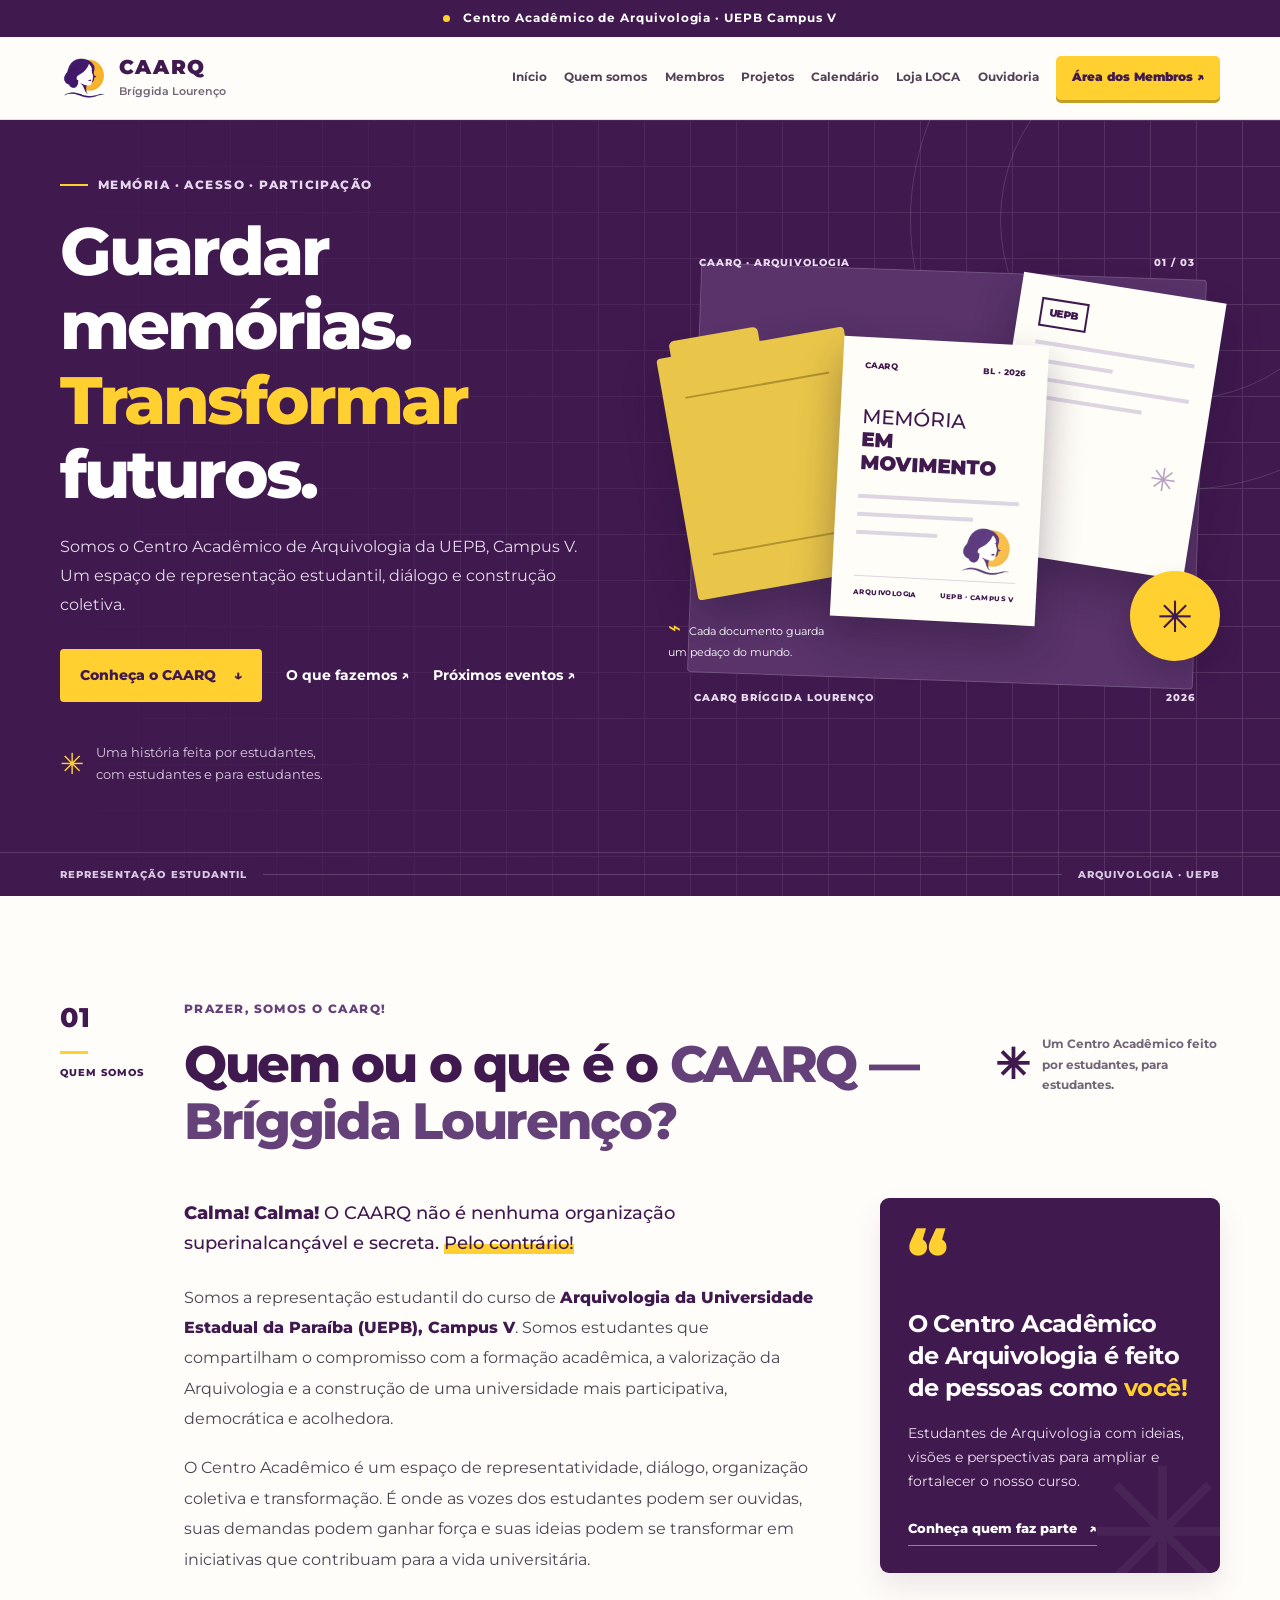
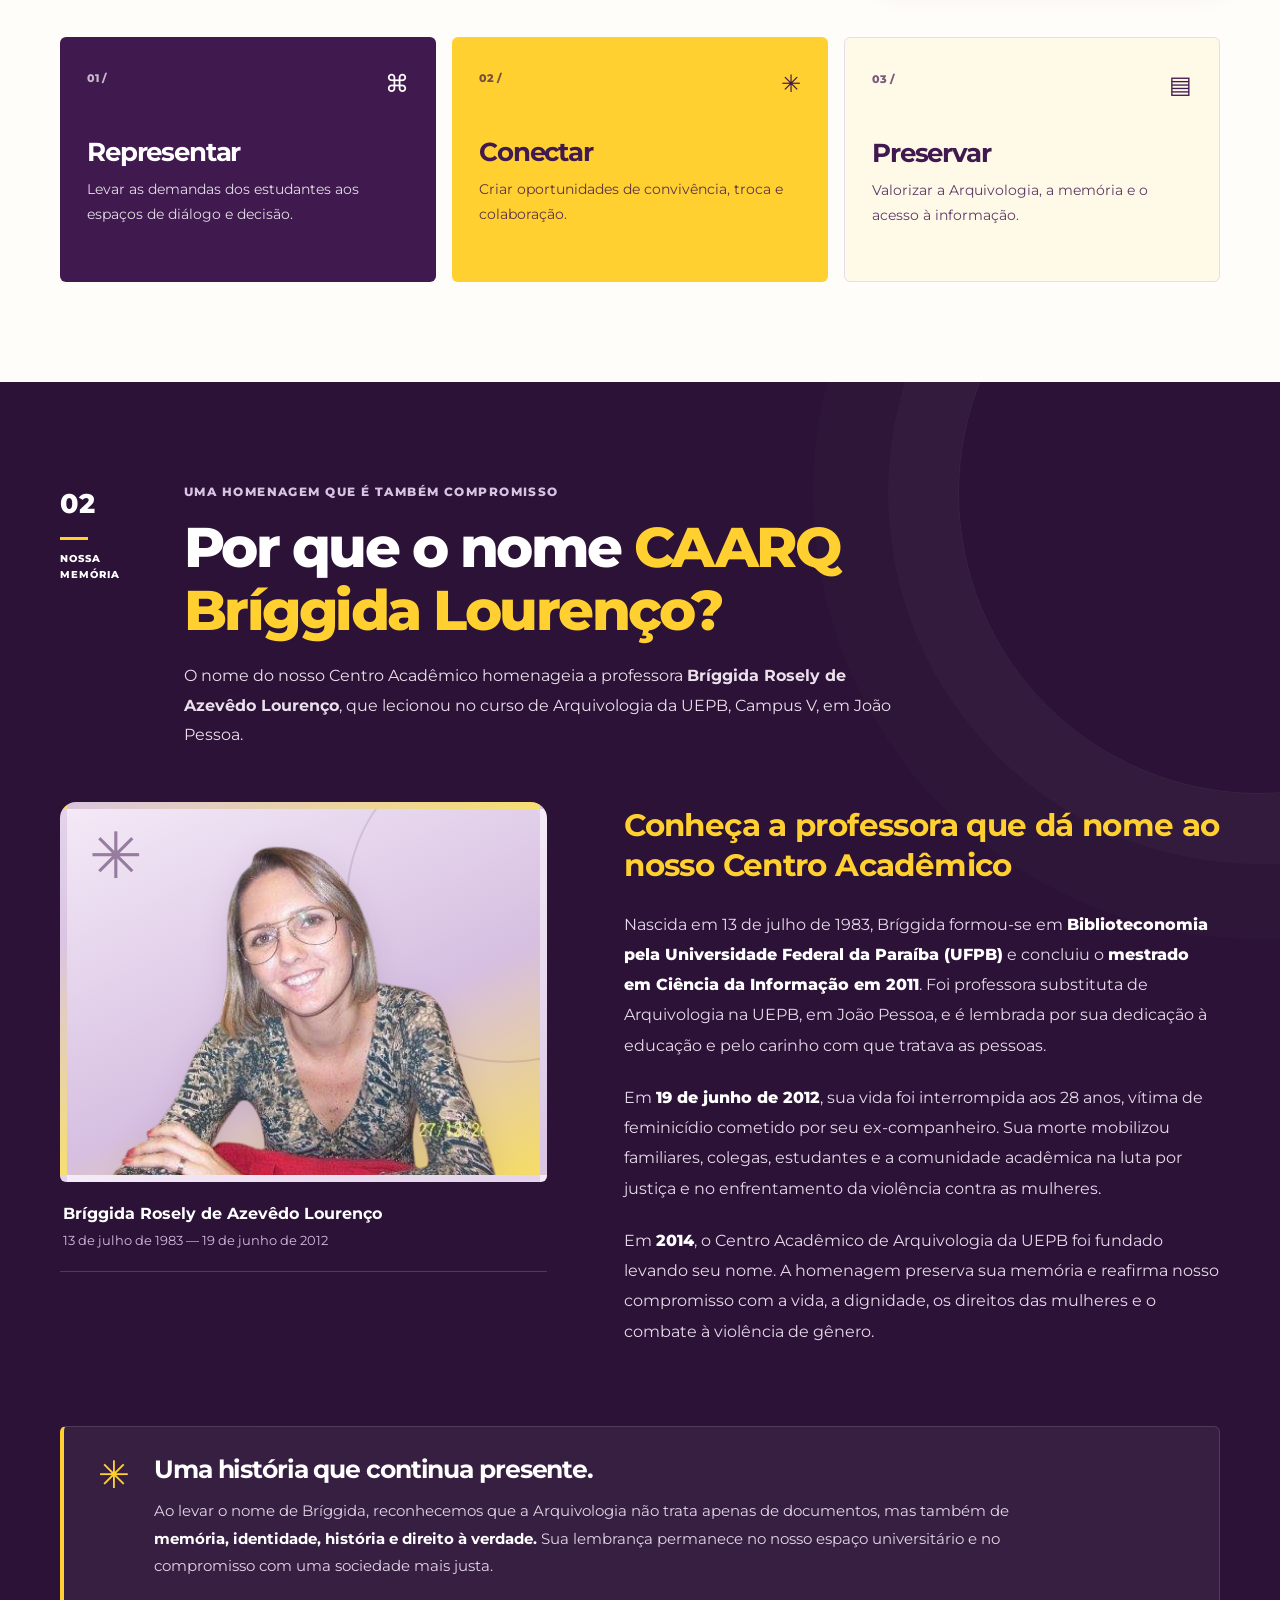
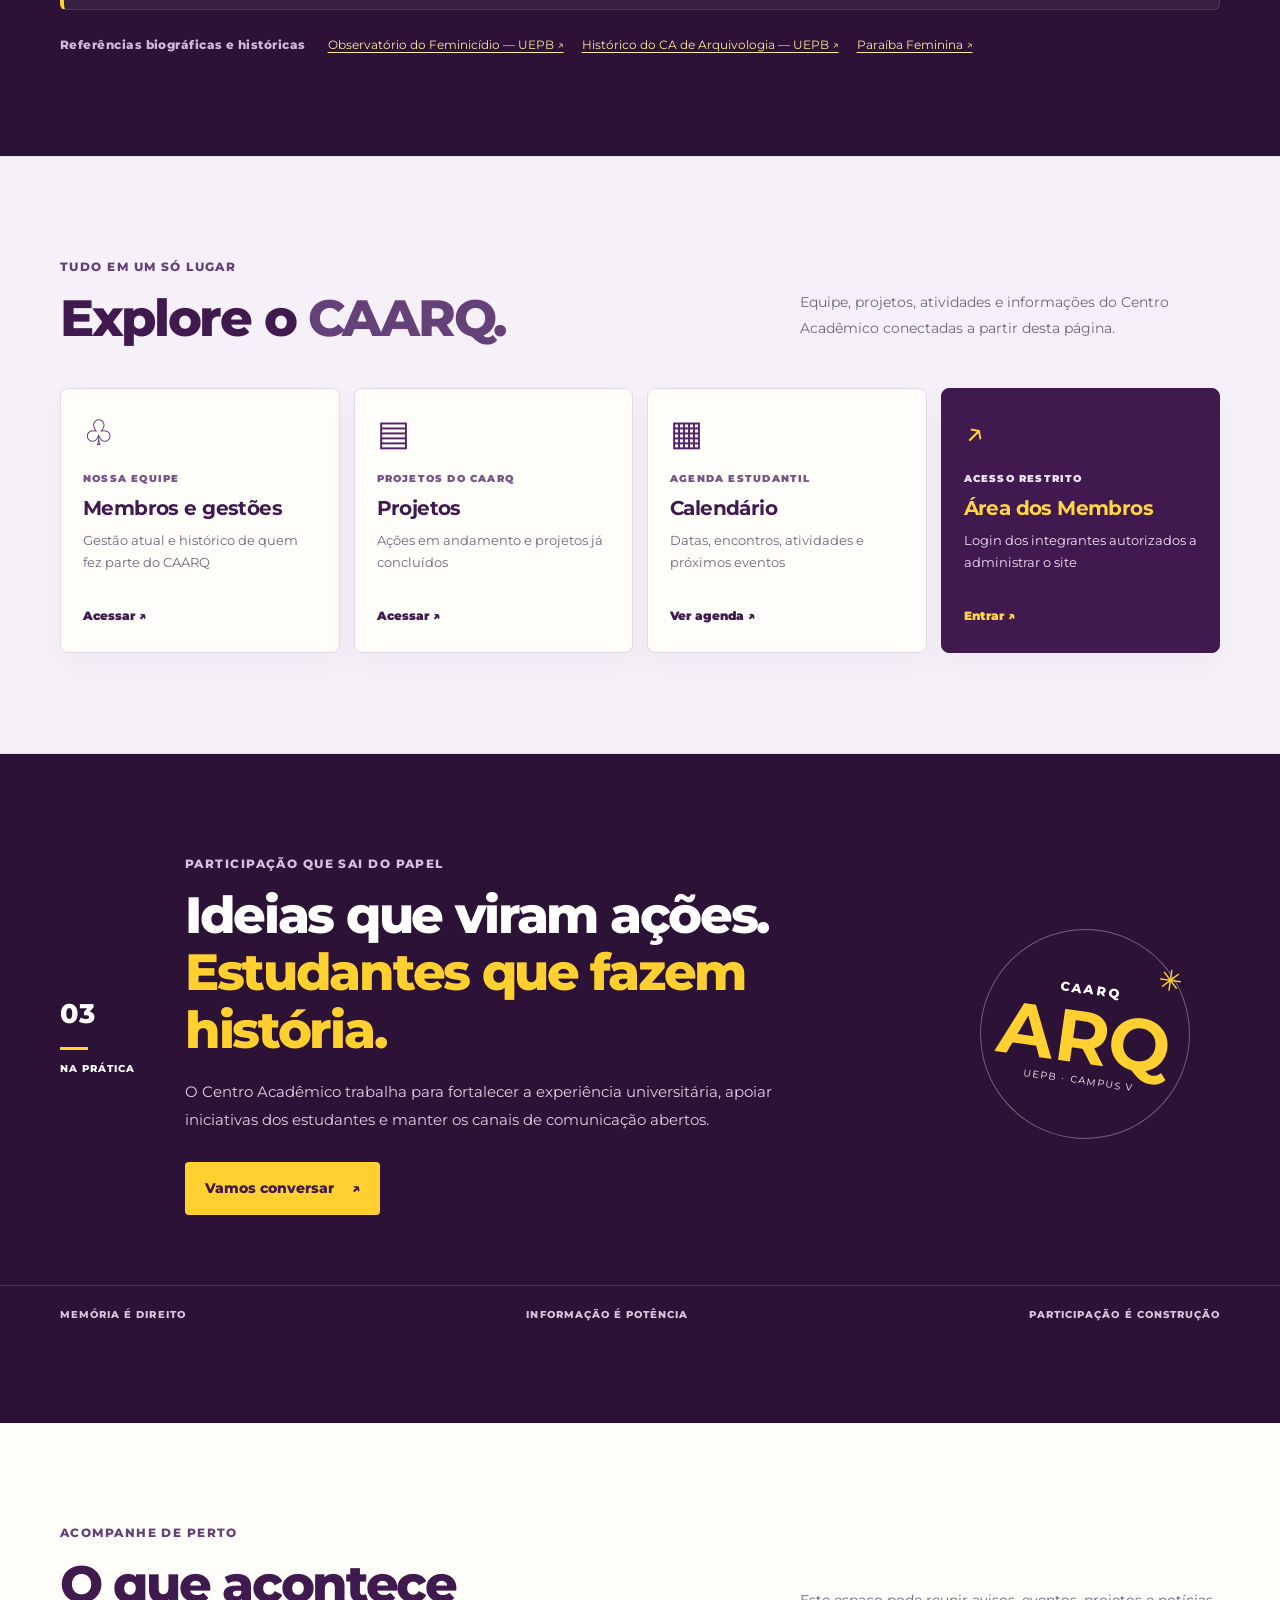
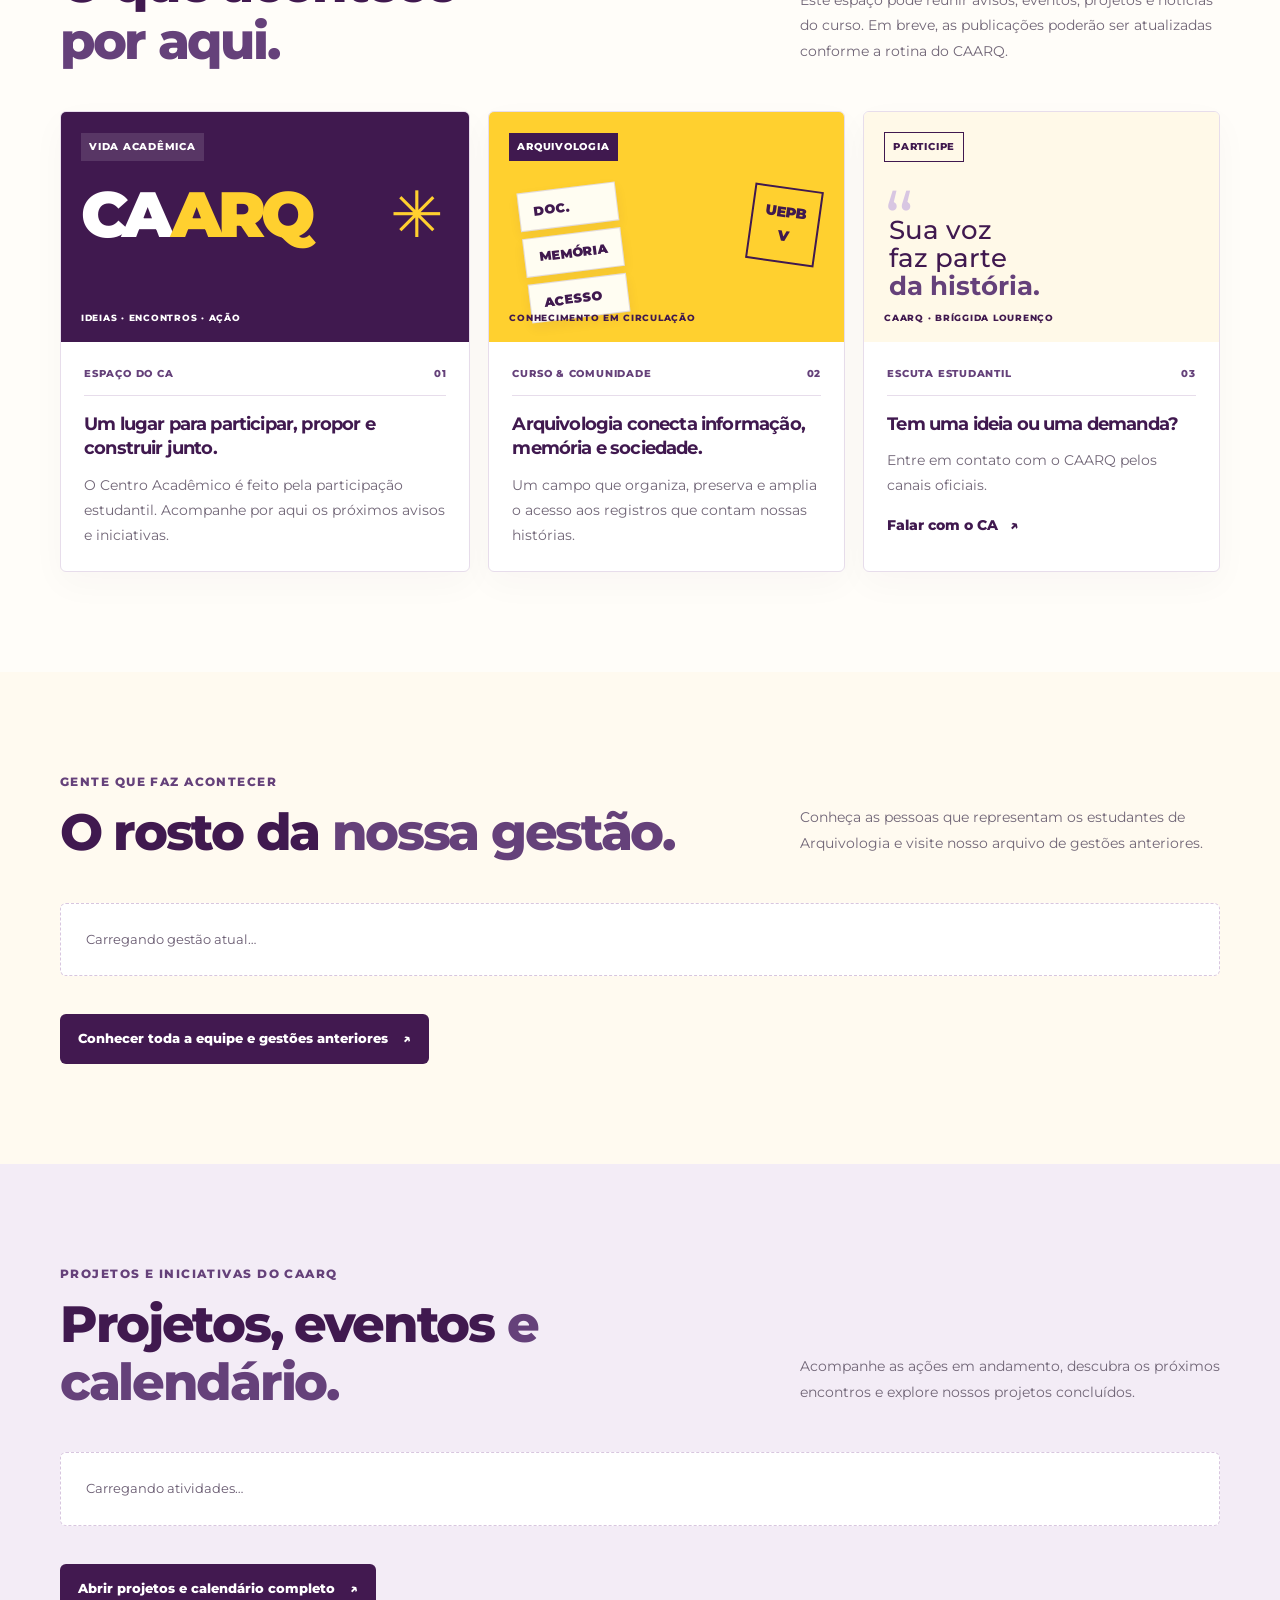
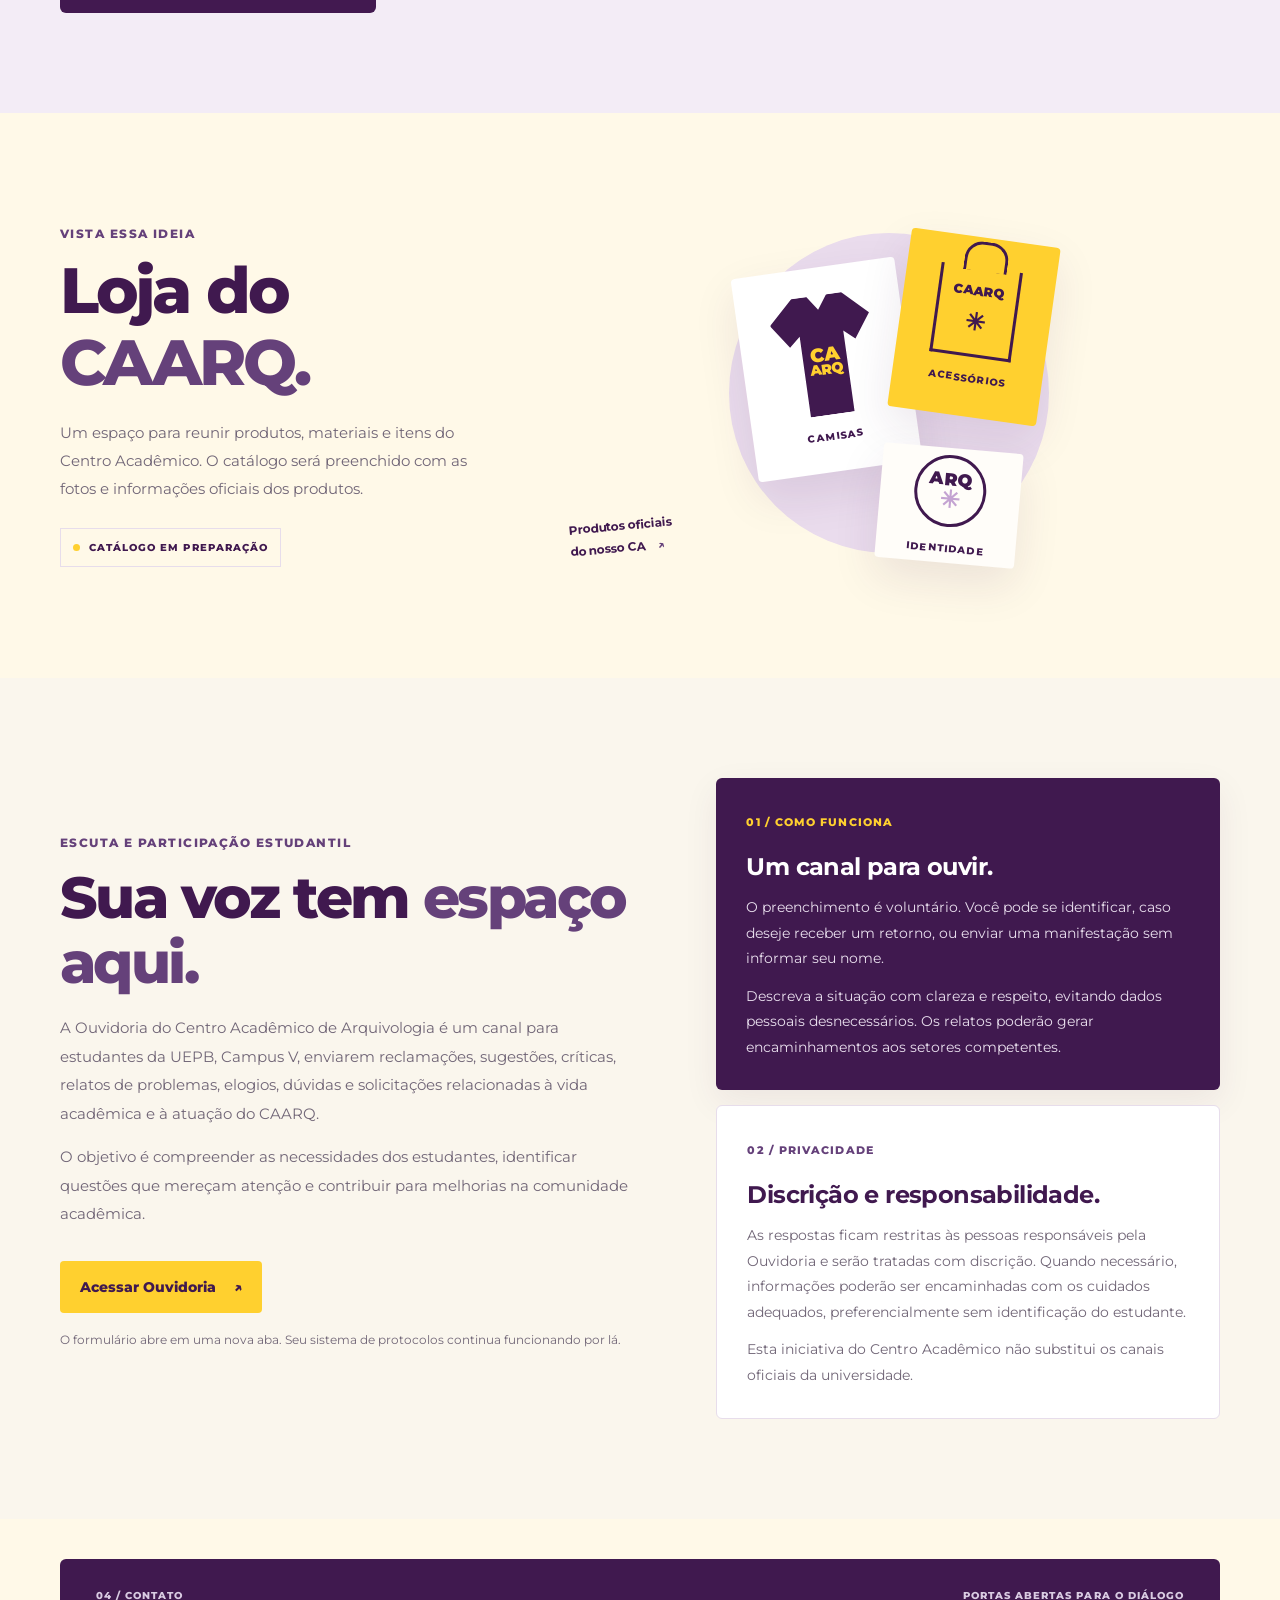
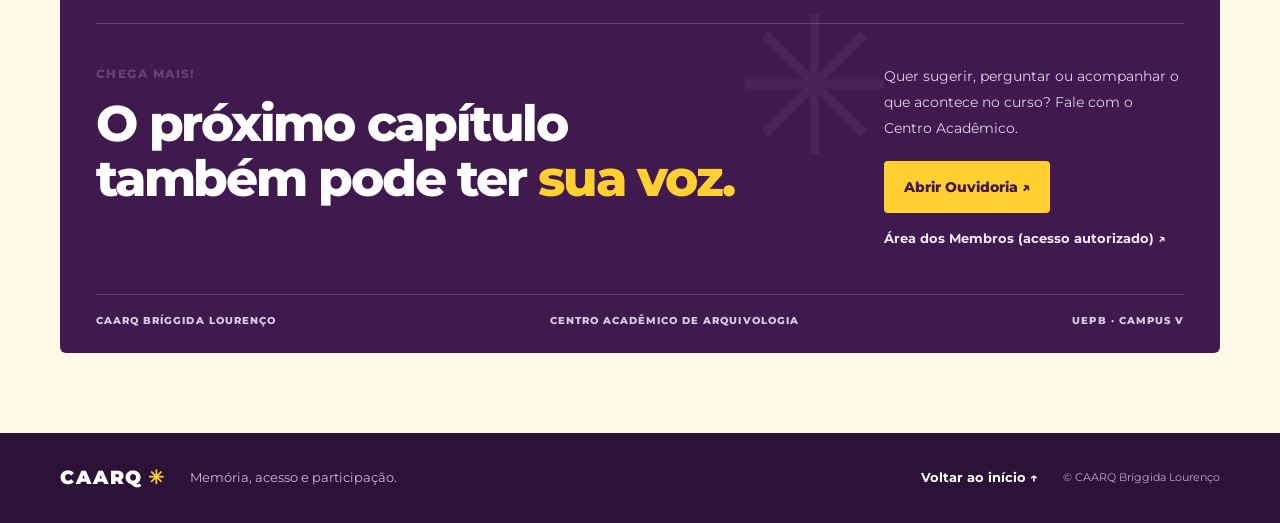
==== commit 0fdcb528: "Add files via upload" ====
--- a/index.html
+++ b/index.html
@@ -21,7 +21,7 @@
 <span><strong>CAARQ</strong><small>Bríggida Lourenço</small></span>
 </a>
 <button aria-controls="mainNav" aria-expanded="false" class="menu-toggle" id="menuToggle">☰ <span>Menu</span></button>
-<nav aria-label="Navegação principal" class="main-nav" id="mainNav"><a href="#inicio">Início</a><a href="#sobre">Quem somos</a><a href="membros/">Membros</a><a href="projetos/">Projetos</a><a href="projetos/#calendario">Calendário</a><a href="#loja">Loja LOCA</a><a class="nav-cta" href="admin/">Área dos Membros ↗</a></nav>
+<nav aria-label="Navegação principal" class="main-nav" id="mainNav"><a href="#inicio">Início</a><a href="#sobre">Quem somos</a><a href="membros/">Membros</a><a href="projetos/">Projetos</a><a href="projetos/#calendario">Calendário</a><a href="#loja">Loja LOCA</a><a href="#ouvidoria">Ouvidoria</a><a class="nav-cta" href="admin/">Área dos Membros ↗</a></nav>
 </div>
 </header>
 <main>
@@ -140,7 +140,7 @@
 <p class="kicker kicker-light">Participação que sai do papel</p>
 <h2>Ideias que viram ações.<br/><em>Estudantes que fazem história.</em></h2>
 <p class="manifesto-lead">O Centro Acadêmico trabalha para fortalecer a experiência universitária, apoiar iniciativas dos estudantes e manter os canais de comunicação abertos.</p>
-<a class="button button-yellow" href="#contato">Vamos conversar <span>↗</span></a>
+<a class="button button-yellow" href="#ouvidoria">Vamos conversar <span>↗</span></a>
 </div>
 <div class="manifesto-stamp"><span>CAARQ</span><b>ARQ</b><small>UEPB · CAMPUS V</small><i>✳</i></div>
 </div>
@@ -163,7 +163,7 @@
 </article>
 <article class="news-card news-small">
 <div class="news-visual visual-cream"><span class="visual-chip chip-outline">PARTICIPE</span><div class="quote-mark">“</div><div class="quote-copy">Sua voz<br/>faz parte<br/><b>da história.</b></div><div class="visual-bottom">CAARQ · BRÍGGIDA LOURENÇO</div></div>
-<div class="news-card-content"><div class="card-meta"><span>ESCUTA ESTUDANTIL</span><span>03</span></div><h3>Tem uma ideia ou uma demanda?</h3><p>Entre em contato com o CAARQ pelos canais oficiais.</p><a class="arrow-link" href="#contato">Falar com o CA <span>↗</span></a></div>
+<div class="news-card-content"><div class="card-meta"><span>ESCUTA ESTUDANTIL</span><span>03</span></div><h3>Tem uma ideia ou uma demanda?</h3><p>Entre em contato com o CAARQ pelos canais oficiais.</p><a class="arrow-link" href="#ouvidoria">Falar com o CA <span>↗</span></a></div>
 </article>
 </div>
 </div>
@@ -202,15 +202,41 @@
 </div>
 </div>
 </section>
+<section class="ombudsman section-pad" id="ouvidoria" aria-labelledby="ouvidoriaTitle">
+  <div class="container ombudsman-layout">
+    <div class="ombudsman-intro">
+      <p class="kicker">Escuta e participação estudantil</p>
+      <h2 id="ouvidoriaTitle">Sua voz tem <span>espaço aqui.</span></h2>
+      <p>A Ouvidoria do Centro Acadêmico de Arquivologia é um canal para estudantes da UEPB, Campus V, enviarem reclamações, sugestões, críticas, relatos de problemas, elogios, dúvidas e solicitações relacionadas à vida acadêmica e à atuação do CAARQ.</p>
+      <p>O objetivo é compreender as necessidades dos estudantes, identificar questões que mereçam atenção e contribuir para melhorias na comunidade acadêmica.</p>
+      <a class="button button-yellow ombudsman-button" href="https://docs.google.com/forms/d/e/1FAIpQLSclHqSoj0EodAkc5LVKFrtazxW5RhyfcU2S7VLyNpTp7NGKlg/viewform" target="_blank" rel="noopener noreferrer" aria-label="Abrir o formulário de Ouvidoria do CAARQ em nova aba">Acessar Ouvidoria <span aria-hidden="true">↗</span></a>
+      <p class="ombudsman-hint">O formulário abre em uma nova aba. Seu sistema de protocolos continua funcionando por lá.</p>
+    </div>
+    <div class="ombudsman-info">
+      <div class="ombudsman-card">
+        <span class="ombudsman-num">01 / COMO FUNCIONA</span>
+        <h3>Um canal para ouvir.</h3>
+        <p>O preenchimento é voluntário. Você pode se identificar, caso deseje receber um retorno, ou enviar uma manifestação sem informar seu nome.</p>
+        <p>Descreva a situação com clareza e respeito, evitando dados pessoais desnecessários. Os relatos poderão gerar encaminhamentos aos setores competentes.</p>
+      </div>
+      <div class="ombudsman-card ombudsman-card-muted">
+        <span class="ombudsman-num">02 / PRIVACIDADE</span>
+        <h3>Discrição e responsabilidade.</h3>
+        <p>As respostas ficam restritas às pessoas responsáveis pela Ouvidoria e serão tratadas com discrição. Quando necessário, informações poderão ser encaminhadas com os cuidados adequados, preferencialmente sem identificação do estudante.</p>
+        <p>Esta iniciativa do Centro Acadêmico não substitui os canais oficiais da universidade.</p>
+      </div>
+    </div>
+  </div>
+</section>
 <section class="contact section-pad" id="contato">
 <div class="container contact-panel">
 <div class="contact-top"><span>04 / CONTATO</span><span>PORTAS ABERTAS PARA O DIÁLOGO</span></div>
-<div class="contact-main"><div><p class="kicker kicker-light">Chega mais!</p><h2>O próximo capítulo<br/>também pode ter <em>sua voz.</em></h2></div><div class="contact-action"><p>Quer sugerir, perguntar ou acompanhar o que acontece no curso? Fale com o Centro Acadêmico.</p><a class="button button-yellow" href="membros/" rel="noopener noreferrer" target="_blank">Conheça nossa equipe ↗</a><a class="contact-email" href="admin/" target="_self">Área dos Membros (acesso autorizado) ↗</a></div></div>
+<div class="contact-main"><div><p class="kicker kicker-light">Chega mais!</p><h2>O próximo capítulo<br/>também pode ter <em>sua voz.</em></h2></div><div class="contact-action"><p>Quer sugerir, perguntar ou acompanhar o que acontece no curso? Fale com o Centro Acadêmico.</p><a class="button button-yellow" href="https://docs.google.com/forms/d/e/1FAIpQLSclHqSoj0EodAkc5LVKFrtazxW5RhyfcU2S7VLyNpTp7NGKlg/viewform" rel="noopener noreferrer" target="_blank">Abrir Ouvidoria ↗</a><a class="contact-email" href="admin/" target="_self">Área dos Membros (acesso autorizado) ↗</a></div></div>
 <div class="contact-bottom"><span>CAARQ BRÍGGIDA LOURENÇO</span><span>CENTRO ACADÊMICO DE ARQUIVOLOGIA</span><span>UEPB · CAMPUS V</span></div>
 </div>
 </section>
 </main>
 <footer class="site-footer"><div class="container footer-inner"><a class="footer-brand" href="#inicio">CAARQ<span>✳</span></a><p>Memória, acesso e participação.</p><a href="#inicio">Voltar ao início ↑</a><small>© <span id="year"></span> CAARQ Bríggida Lourenço</small></div></footer>
-<script src="script.js?v=6-aparencia" type="module"></script>
+<script src="script.js?v=8-coordenacoes" type="module"></script>
 </body>
 </html>
--- a/style.css
+++ b/style.css
@@ -251,3 +251,24 @@
  .tribute-closing p{font-size:.86rem}
  .tribute-sources{font-size:.7rem}
 }
+
+/* V8 — Ouvidoria integrada sem armazenar relatos no GitHub/Supabase */
+.ombudsman{background:#faf6ed;position:relative;overflow:hidden}
+.ombudsman-layout{display:grid;grid-template-columns:minmax(0,1fr) minmax(0,.85fr);gap:clamp(30px,5vw,80px);align-items:center}
+.ombudsman-intro h2{font-size:clamp(2.5rem,4.5vw,4.3rem);max-width:590px}
+.ombudsman-intro h2 span{color:var(--purple-mid)}
+.ombudsman-intro>p:not(.kicker){color:var(--muted);font-size:.96rem;line-height:1.85;max-width:570px}
+.ombudsman-button{margin-top:17px;text-align:center}
+.ombudsman-intro .ombudsman-hint{font-size:.75rem!important;margin-top:16px;color:var(--muted)}
+.ombudsman-info{display:grid;gap:15px}
+.ombudsman-card{padding:30px;background:var(--purple);color:white;border-radius:6px;box-shadow:0 12px 35px #40194f13}
+.ombudsman-card h3{color:white;margin:20px 0 14px;letter-spacing:-.025em;font-size:1.5rem}
+.ombudsman-card p{font-size:.86rem;line-height:1.85;color:#e9dfee;margin:0 0 12px}
+.ombudsman-card p:last-child{margin-bottom:0}
+.ombudsman-num{font-size:.68rem;font-weight:800;letter-spacing:.1em;color:var(--yellow)}
+.ombudsman-card-muted{background:#fff;border:1px solid var(--line);box-shadow:none;color:var(--ink)}
+.ombudsman-card-muted h3{color:var(--purple)}
+.ombudsman-card-muted p{color:var(--muted)}
+.ombudsman-card-muted .ombudsman-num{color:var(--purple-mid)}
+@media(max-width:800px){.ombudsman-layout{grid-template-columns:1fr}.ombudsman-info{grid-template-columns:1fr 1fr;gap:12px}.ombudsman-card{padding:22px}}
+@media(max-width:570px){.ombudsman-layout{gap:25px}.ombudsman-info{grid-template-columns:1fr}.ombudsman-card{padding:23px}.ombudsman-intro h2{font-size:clamp(2.1rem,9vw,3rem)}}
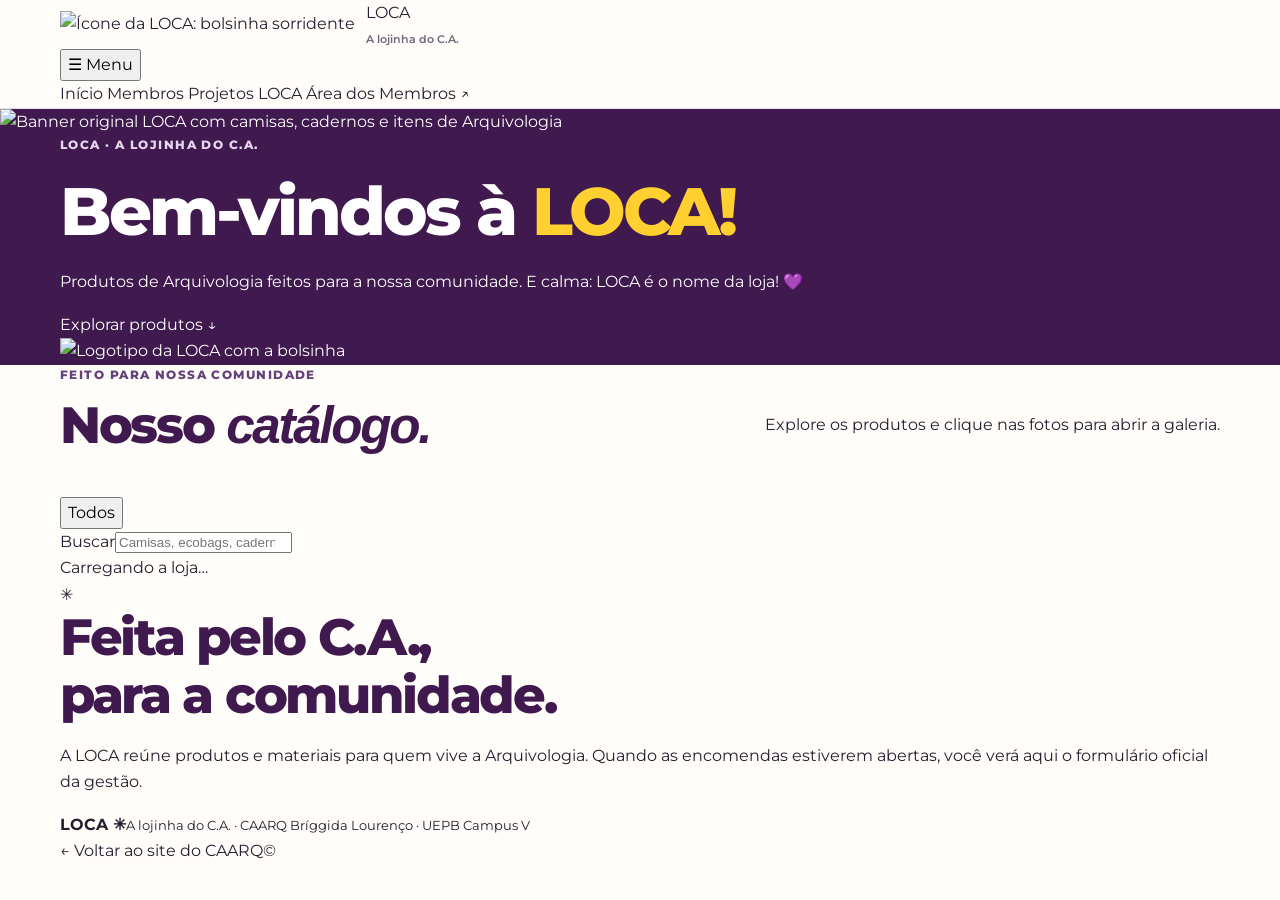
==== commit 109c22d4: "Add files via upload" ====
--- a/index.html
+++ b/index.html
@@ -1,242 +1,64 @@
-<!DOCTYPE html>
-
+<!doctype html>
 <html lang="pt-BR">
 <head>
-<meta charset="utf-8"/>
-<meta content="width=device-width, initial-scale=1" name="viewport"/>
-<meta content="#40194f" name="theme-color"/>
-<meta content="CAARQ Bríggida Lourenço — Centro Acadêmico de Arquivologia da UEPB, Campus V." name="description"/>
-<title>CAARQ Bríggida Lourenço | Arquivologia UEPB</title>
-<link href="https://fonts.googleapis.com" rel="preconnect"/>
-<link crossorigin="" href="https://fonts.gstatic.com" rel="preconnect"/>
-<link href="https://fonts.googleapis.com/css2?family=Montserrat:wght@400;500;600;700;800;900&amp;display=swap" rel="stylesheet"/>
-<link href="style.css?v=7-quem-somos" rel="stylesheet"/>
+  <meta charset="utf-8">
+  <meta name="viewport" content="width=device-width,initial-scale=1">
+  <meta name="theme-color" content="#42115d">
+  <meta name="description" content="LOCA — a lojinha do Centro Acadêmico de Arquivologia da UEPB Campus V. Confira produtos oficiais, fotos, preços e encomendas.">
+  <title>LOCA — A Lojinha do C.A. | CAARQ</title>
+  <link rel="preconnect" href="https://fonts.googleapis.com">
+  <link rel="preconnect" href="https://fonts.gstatic.com" crossorigin>
+  <link href="https://fonts.googleapis.com/css2?family=Montserrat:wght@400;500;600;700;800;900&display=swap" rel="stylesheet">
+  <link rel="icon" type="image/png" href="icone-loca.png">
+  <link rel="stylesheet" href="style.css?v=15-loca">
 </head>
 <body>
-<div class="announcement"><span class="announcement-dot"></span> Centro Acadêmico de Arquivologia · UEPB Campus V</div>
-<header class="site-header">
-<div class="container nav-wrap">
-<a aria-label="CAARQ — início" class="brand" href="#inicio">
-<img alt="Logo oficial do CAARQ" onerror="this.onerror=null;this.src='assets/logo-caarq.png'" src="logo-caarq.png"/>
-<span><strong>CAARQ</strong><small>Bríggida Lourenço</small></span>
-</a>
-<button aria-controls="mainNav" aria-expanded="false" class="menu-toggle" id="menuToggle">☰ <span>Menu</span></button>
-<nav aria-label="Navegação principal" class="main-nav" id="mainNav"><a href="#inicio">Início</a><a href="#sobre">Quem somos</a><a href="membros/">Membros</a><a href="projetos/">Projetos</a><a href="projetos/#calendario">Calendário</a><a href="#loja">Loja LOCA</a><a href="#ouvidoria">Ouvidoria</a><a class="nav-cta" href="admin/">Área dos Membros ↗</a></nav>
-</div>
-</header>
-<main>
-<section class="hero" id="inicio">
-<div class="hero-grid"></div>
-<div class="hero-orbit orbit-one"></div><div class="hero-orbit orbit-two"></div>
-<div class="container hero-layout">
-<div class="hero-copy">
-<div class="eyebrow"><span class="eyebrow-line"></span><span id="homeKicker">Memória · Acesso · Participação</span></div>
-<h1><span id="homeTitleFirst">Guardar memórias.</span><br/><em id="homeTitleAccent">Transformar</em> <span id="homeTitleLast">futuros.</span></h1>
-<p class="hero-lead" id="homeDescription">Somos o Centro Acadêmico de Arquivologia da UEPB, Campus V. Um espaço de representação estudantil, diálogo e construção coletiva.</p>
-<div class="hero-actions">
-<a class="button button-yellow" href="#sobre">Conheça o CAARQ <span>↓</span></a>
-<a class="text-link" href="#atuacao">O que fazemos <span>↗</span></a>
-<a class="text-link" href="projetos/#calendario">Próximos eventos ↗</a></div>
-<div class="hero-note"><span class="note-symbol">✳</span><span>Uma história feita por estudantes,<br/>com estudantes e para estudantes.</span></div>
-</div>
-<div aria-label="Composição gráfica inspirada em arquivos, documentos e memória" class="hero-art">
-<div class="art-backdrop"></div>
-<div class="art-label label-top">CAARQ · ARQUIVOLOGIA <span>01 / 03</span></div>
-<div class="folder folder-back"><div class="folder-tab"></div><div class="folder-lines"></div></div>
-<div class="document document-back"><span class="doc-stamp">UEPB</span><div class="doc-rule"></div><div class="doc-rule short"></div><div class="doc-rule"></div><div class="doc-rule medium"></div><div class="doc-seal">✳</div></div>
-<div class="document document-front"><div class="doc-topline"><span>CAARQ</span><span>BL · 2026</span></div><div class="doc-title">MEMÓRIA<br/><b>EM MOVIMENTO</b></div><div class="doc-rule"></div><div class="doc-rule medium"></div><div class="doc-rule short"></div><img alt="" class="doc-logo" loading="eager" src="logo-caarq.png"/><div class="doc-footer"><span>ARQUIVOLOGIA</span><span>UEPB · CAMPUS V</span></div></div>
-<div class="yellow-disc"><span>✳</span></div>
-<div class="art-caption"><span class="caption-mark">⌁</span> Cada documento guarda<br/>um pedaço do mundo.</div>
-<div class="art-label label-bottom">CAARQ BRÍGGIDA LOURENÇO <span>2026</span></div>
-</div>
-</div>
-<div class="hero-bottomline"><div class="container"><span>REPRESENTAÇÃO ESTUDANTIL</span><span class="line"></span><span>ARQUIVOLOGIA · UEPB</span></div></div>
-</section>
-<section class="intro about-section section-pad" id="sobre" aria-labelledby="aboutTitle">
-  <div class="container">
-    <div class="about-topline">
-      <div class="section-index"><span>01</span><i></i><small>QUEM SOMOS</small></div>
-      <div class="about-heading">
-        <p class="kicker">Prazer, somos o CAARQ!</p>
-        <h2 id="aboutTitle">Quem ou o que é o <span>CAARQ — Bríggida Lourenço?</span></h2>
+  <header class="site-header">
+    <nav class="nav container" aria-label="Navegação do site">
+      <a class="brand" href="../"><span class="brand-bag"><img src="icone-loca.png" alt="Ícone da LOCA: bolsinha sorridente"></span><span>LOCA <small>A lojinha do C.A.</small></span></a>
+      <button type="button" class="menu-button" id="mobileNavButton" aria-expanded="false" aria-controls="mainNav">☰ Menu</button>
+      <div class="nav-links" id="mainNav">
+        <a href="../">Início</a>
+        <a href="../membros/">Membros</a>
+        <a href="../projetos/">Projetos</a>
+        <a class="nav-active" href="./" aria-current="page">LOCA</a>
+        <a class="nav-admin" href="../admin/">Área dos Membros ↗</a>
       </div>
-      <div class="about-aside-note"><span class="about-asterisk" aria-hidden="true">✳</span><span>Um Centro Acadêmico feito<br/>por estudantes, para estudantes.</span></div>
+    </nav>
+  </header>
+  <main>
+    <section class="hero" aria-label="Apresentação da loja LOCA">
+      <div class="hero-image-wrap"><img id="heroBanner" class="hero-image" src="banner-loca.png" width="1200" height="400" alt="Banner original LOCA com camisas, cadernos e itens de Arquivologia"></div>
+      <div class="container intro-box">
+        <div class="intro-content">
+          <p class="eyebrow">LOCA · A lojinha do C.A.</p>
+          <h1 id="shopTitle">Bem-vindos à <em>LOCA!</em></h1>
+          <p id="shopDescription">Produtos de Arquivologia feitos para a nossa comunidade. E calma: LOCA é o nome da loja! 💜</p>
+          <div class="intro-actions"><a class="btn btn-primary" href="#catalogo">Explorar produtos ↓</a><a id="mainOrderButton" class="btn btn-outline" href="#catalogo" target="_blank" rel="noopener noreferrer" hidden>Fazer encomenda ↗</a></div>
+        </div>
+        <div class="intro-emblem" aria-label="Marca da LOCA"><img src="logotipo-loca.png" alt="Logotipo da LOCA com a bolsinha"></div>
+      </div>
+    </section>
+
+    <section class="catalog-section" id="catalogo" aria-labelledby="catalogTitle">
+      <div class="container">
+        <div class="section-heading"><div><p class="eyebrow">FEITO PARA NOSSA COMUNIDADE</p><h2 id="catalogTitle">Nosso <em>catálogo.</em></h2></div><p>Explore os produtos e clique nas fotos para abrir a galeria.</p></div>
+        <div class="filters"><div id="categoryFilters" class="category-filters" role="group" aria-label="Filtrar categoria"><button type="button" class="selected" data-category="Todos">Todos</button></div><label class="search-box"><span>Buscar</span><input id="searchInput" type="search" placeholder="Camisas, ecobags, cadernos..." aria-label="Buscar produto"></label></div>
+        <div id="catalogStatus" class="catalog-status" role="status">Carregando a loja…</div>
+        <div id="productGrid" class="products-grid" aria-live="polite"></div>
+      </div>
+    </section>
+    <section class="info-band"><div class="container info-grid"><div><span class="info-icon" aria-hidden="true">✳</span><h2>Feita pelo C.A.,<br>para a comunidade.</h2></div><p>A LOCA reúne produtos e materiais para quem vive a Arquivologia. Quando as encomendas estiverem abertas, você verá aqui o formulário oficial da gestão.</p></div></section>
+  </main>
+  <footer class="footer"><div class="container footer-flex"><div><strong>LOCA <span>✳</span></strong><small>A lojinha do C.A. · CAARQ Bríggida Lourenço · UEPB Campus V</small></div><a href="../">← Voltar ao site do CAARQ</a><span>© <span id="copyrightYear"></span></span></div></footer>
+
+  <dialog id="productDialog" class="product-dialog" aria-labelledby="dialogTitle">
+    <div class="dialog-shell">
+      <button type="button" class="dialog-close" id="dialogClose" aria-label="Fechar informações do produto">✕</button>
+      <div class="dialog-gallery"><div class="dialog-hero-photo" id="dialogMainPhoto"></div><div id="dialogThumbnails" class="dialog-thumbnails"></div></div>
+      <div class="dialog-copy"><p class="eyebrow" id="dialogCategory"></p><h2 id="dialogTitle"></h2><strong class="dialog-price" id="dialogPrice"></strong><span id="dialogAvailability" class="dialog-status"></span><p id="dialogDescription"></p><p id="dialogStock" class="dialog-stock"></p><a class="btn btn-primary" id="dialogOrder" href="#" target="_blank" rel="noopener noreferrer" hidden>Encomendar este produto ↗</a><p id="dialogNoOrder" class="dialog-note">Aguarde a abertura do formulário de pedidos pelo CAARQ.</p></div>
     </div>
-    <div class="about-body">
-      <div class="about-copy">
-        <p class="about-opening"><strong>Calma! Calma!</strong> O CAARQ não é nenhuma organização superinalcançável e secreta. <em>Pelo contrário!</em></p>
-        <p>Somos a representação estudantil do curso de <strong>Arquivologia da Universidade Estadual da Paraíba (UEPB), Campus V</strong>. Somos estudantes que compartilham o compromisso com a formação acadêmica, a valorização da Arquivologia e a construção de uma universidade mais participativa, democrática e acolhedora.</p>
-        <p>O Centro Acadêmico é um espaço de representatividade, diálogo, organização coletiva e transformação. É onde as vozes dos estudantes podem ser ouvidas, suas demandas podem ganhar força e suas ideias podem se transformar em iniciativas que contribuam para a vida universitária.</p>
-      </div>
-      <aside class="about-student-card" aria-label="Você também faz parte do CAARQ">
-        <span class="about-card-mark" aria-hidden="true">“</span>
-        <p>O Centro Acadêmico de Arquivologia é feito de pessoas como <strong>você!</strong></p>
-        <span>Estudantes de Arquivologia com ideias, visões e perspectivas para ampliar e fortalecer o nosso curso.</span>
-        <a href="membros/">Conheça quem faz parte <span aria-hidden="true">↗</span></a>
-      </aside>
-    </div>
-    <div class="values-row about-values">
-      <article class="value-card value-purple"><span class="value-number">01 /</span><span class="value-icon" aria-hidden="true">⌘</span><h3>Representar</h3><p>Levar as demandas dos estudantes aos espaços de diálogo e decisão.</p></article>
-      <article class="value-card value-yellow"><span class="value-number">02 /</span><span class="value-icon" aria-hidden="true">✳</span><h3>Conectar</h3><p>Criar oportunidades de convivência, troca e colaboração.</p></article>
-      <article class="value-card value-cream"><span class="value-number">03 /</span><span class="value-icon" aria-hidden="true">▤</span><h3>Preservar</h3><p>Valorizar a Arquivologia, a memória e o acesso à informação.</p></article>
-    </div>
-  </div>
-</section>
-<section class="tribute section-pad" id="briggida" aria-labelledby="tributeTitle">
-  <div class="container">
-    <div class="tribute-intro">
-      <div class="section-index light"><span>02</span><i></i><small>NOSSA MEMÓRIA</small></div>
-      <div>
-        <p class="kicker kicker-light">Uma homenagem que é também compromisso</p>
-        <h2 id="tributeTitle">Por que o nome <em>CAARQ Bríggida Lourenço?</em></h2>
-        <p>O nome do nosso Centro Acadêmico homenageia a professora <strong>Bríggida Rosely de Azevêdo Lourenço</strong>, que lecionou no curso de Arquivologia da UEPB, Campus V, em João Pessoa.</p>
-      </div>
-    </div>
-    <div class="tribute-grid">
-      <figure class="tribute-photo">
-        <div class="tribute-picture">
-          <span class="tribute-picture-mark" aria-hidden="true">✳</span>
-          <img src="professora-briggida.png" alt="Fotografia da professora Bríggida Rosely de Azevêdo Lourenço, sorrindo" loading="lazy" width="448" height="336" />
-        </div>
-        <figcaption><strong>Bríggida Rosely de Azevêdo Lourenço</strong><span>13 de julho de 1983 — 19 de junho de 2012</span></figcaption>
-      </figure>
-      <div class="tribute-story">
-        <h3>Conheça a professora que dá nome ao nosso Centro Acadêmico</h3>
-        <p>Nascida em 13 de julho de 1983, Bríggida formou-se em <strong>Biblioteconomia pela Universidade Federal da Paraíba (UFPB)</strong> e concluiu o <strong>mestrado em Ciência da Informação em 2011</strong>. Foi professora substituta de Arquivologia na UEPB, em João Pessoa, e é lembrada por sua dedicação à educação e pelo carinho com que tratava as pessoas.</p>
-        <p>Em <strong>19 de junho de 2012</strong>, sua vida foi interrompida aos 28 anos, vítima de feminicídio cometido por seu ex-companheiro. Sua morte mobilizou familiares, colegas, estudantes e a comunidade acadêmica na luta por justiça e no enfrentamento da violência contra as mulheres.</p>
-        <p>Em <strong>2014</strong>, o Centro Acadêmico de Arquivologia da UEPB foi fundado levando seu nome. A homenagem preserva sua memória e reafirma nosso compromisso com a vida, a dignidade, os direitos das mulheres e o combate à violência de gênero.</p>
-      </div>
-    </div>
-    <div class="tribute-closing">
-      <span class="tribute-star" aria-hidden="true">✳</span>
-      <div>
-        <h3>Uma história que continua presente.</h3>
-        <p>Ao levar o nome de Bríggida, reconhecemos que a Arquivologia não trata apenas de documentos, mas também de <strong>memória, identidade, história e direito à verdade.</strong> Sua lembrança permanece no nosso espaço universitário e no compromisso com uma sociedade mais justa.</p>
-      </div>
-    </div>
-    <div class="tribute-sources">
-      <span>Referências biográficas e históricas</span>
-      <a href="https://observatoriodofeminicidio.uepb.edu.br/professora-briggida-rosely-de-azevedo-lourenco/" target="_blank" rel="noopener noreferrer">Observatório do Feminicídio — UEPB ↗</a>
-      <a href="https://centros.uepb.edu.br/ccbsa/ca-arquivologia/" target="_blank" rel="noopener noreferrer">Histórico do CA de Arquivologia — UEPB ↗</a>
-      <a href="https://paraibafeminina.com.br/tag/briggida/" target="_blank" rel="noopener noreferrer">Paraíba Feminina ↗</a>
-    </div>
-  </div>
-</section>
-<section aria-labelledby="portalTitle" class="portal section-pad" id="explorar">
-<div class="container">
-<div class="section-heading portal-head"><div><p class="kicker">Tudo em um só lugar</p><h2 id="portalTitle">Explore o <span>CAARQ.</span></h2></div><p class="heading-side">Equipe, projetos, atividades e informações do Centro Acadêmico conectadas a partir desta página.</p></div>
-<div class="portal-grid">
-<a class="portal-card" href="membros/"><span aria-hidden="true" class="portal-glyph">♧</span><span class="portal-tag">NOSSA EQUIPE</span><strong>Membros e gestões</strong><small>Gestão atual e histórico de quem fez parte do CAARQ</small><span class="portal-arrow">Acessar ↗</span></a>
-<a class="portal-card" href="projetos/"><span aria-hidden="true" class="portal-glyph">▤</span><span class="portal-tag">PROJETOS DO CAARQ</span><strong>Projetos</strong><small>Ações em andamento e projetos já concluídos</small><span class="portal-arrow">Acessar ↗</span></a>
-<a class="portal-card" href="projetos/#calendario"><span aria-hidden="true" class="portal-glyph">▦</span><span class="portal-tag">AGENDA ESTUDANTIL</span><strong>Calendário</strong><small>Datas, encontros, atividades e próximos eventos</small><span class="portal-arrow">Ver agenda ↗</span></a>
-<a class="portal-card portal-card-admin" href="admin/"><span aria-hidden="true" class="portal-glyph">↗</span><span class="portal-tag">ACESSO RESTRITO</span><strong>Área dos Membros</strong><small>Login dos integrantes autorizados a administrar o site</small><span class="portal-arrow">Entrar ↗</span></a>
-</div>
-</div>
-</section>
-<section class="manifesto section-pad" id="atuacao">
-<div class="container manifesto-layout">
-<div class="section-index light"><span>03</span><i></i><small>NA PRÁTICA</small></div>
-<div class="manifesto-copy">
-<p class="kicker kicker-light">Participação que sai do papel</p>
-<h2>Ideias que viram ações.<br/><em>Estudantes que fazem história.</em></h2>
-<p class="manifesto-lead">O Centro Acadêmico trabalha para fortalecer a experiência universitária, apoiar iniciativas dos estudantes e manter os canais de comunicação abertos.</p>
-<a class="button button-yellow" href="#ouvidoria">Vamos conversar <span>↗</span></a>
-</div>
-<div class="manifesto-stamp"><span>CAARQ</span><b>ARQ</b><small>UEPB · CAMPUS V</small><i>✳</i></div>
-</div>
-<div class="manifesto-footer"><div class="container"><span>MEMÓRIA É DIREITO</span><span>INFORMAÇÃO É POTÊNCIA</span><span>PARTICIPAÇÃO É CONSTRUÇÃO</span></div></div>
-</section>
-<section class="news section-pad" id="novidades">
-<div class="container">
-<div class="section-heading">
-<div><p class="kicker">Acompanhe de perto</p><h2>O que acontece<br/><span>por aqui.</span></h2></div>
-<p class="heading-side">Este espaço pode reunir avisos, eventos, projetos e notícias do curso. Em breve, as publicações poderão ser atualizadas conforme a rotina do CAARQ.</p>
-</div>
-<div class="news-grid">
-<article class="news-card news-feature">
-<div class="news-visual visual-purple"><span class="visual-chip">VIDA ACADÊMICA</span><div class="visual-big-type">CA<span>ARQ</span></div><div class="visual-spark">✳</div><div class="visual-bottom">IDEIAS · ENCONTROS · AÇÃO</div></div>
-<div class="news-card-content"><div class="card-meta"><span>ESPAÇO DO CA</span><span>01</span></div><h3>Um lugar para participar, propor e construir junto.</h3><p>O Centro Acadêmico é feito pela participação estudantil. Acompanhe por aqui os próximos avisos e iniciativas.</p></div>
-</article>
-<article class="news-card">
-<div class="news-visual visual-yellow"><span class="visual-chip chip-dark">ARQUIVOLOGIA</span><div class="file-stack"><span>DOC.</span><span>MEMÓRIA</span><span>ACESSO</span></div><div class="visual-stamp">UEPB<br/>V</div><div class="visual-bottom dark-text">CONHECIMENTO EM CIRCULAÇÃO</div></div>
-<div class="news-card-content"><div class="card-meta"><span>CURSO &amp; COMUNIDADE</span><span>02</span></div><h3>Arquivologia conecta informação, memória e sociedade.</h3><p>Um campo que organiza, preserva e amplia o acesso aos registros que contam nossas histórias.</p></div>
-</article>
-<article class="news-card news-small">
-<div class="news-visual visual-cream"><span class="visual-chip chip-outline">PARTICIPE</span><div class="quote-mark">“</div><div class="quote-copy">Sua voz<br/>faz parte<br/><b>da história.</b></div><div class="visual-bottom">CAARQ · BRÍGGIDA LOURENÇO</div></div>
-<div class="news-card-content"><div class="card-meta"><span>ESCUTA ESTUDANTIL</span><span>03</span></div><h3>Tem uma ideia ou uma demanda?</h3><p>Entre em contato com o CAARQ pelos canais oficiais.</p><a class="arrow-link" href="#ouvidoria">Falar com o CA <span>↗</span></a></div>
-</article>
-</div>
-</div>
-</section>
-<section class="home-team section-pad" id="equipe">
-<div class="container">
-<div class="section-heading">
-<div><p class="kicker">Gente que faz acontecer</p><h2>O rosto da <span>nossa gestão.</span></h2></div>
-<p class="heading-side">Conheça as pessoas que representam os estudantes de Arquivologia e visite nosso arquivo de gestões anteriores.</p>
-</div>
-<div aria-live="polite" class="home-card-grid" id="homeTeamCards"><p class="home-status">Carregando gestão atual…</p></div>
-<a class="home-more" href="membros/">Conhecer toda a equipe e gestões anteriores <span>↗</span></a>
-</div>
-</section>
-<section class="home-projects section-pad" id="projetos-resumo">
-<div class="container">
-<div class="section-heading"><div><p class="kicker">Projetos e iniciativas do CAARQ</p><h2>Projetos, eventos <span>e calendário.</span></h2></div>
-<p class="heading-side">Acompanhe as ações em andamento, descubra os próximos encontros e explore nossos projetos concluídos.</p></div>
-<div aria-live="polite" class="home-card-grid" id="homeProjectCards"><p class="home-status">Carregando atividades…</p></div>
-<a class="home-more" href="projetos/">Abrir projetos e calendário completo <span>↗</span></a>
-</div>
-</section>
-<section class="shop section-pad" id="loja">
-<div class="container shop-layout">
-<div class="shop-copy">
-<p class="kicker">Vista essa ideia</p>
-<h2>Loja do<br/><span>CAARQ.</span></h2>
-<p>Um espaço para reunir produtos, materiais e itens do Centro Acadêmico. O catálogo será preenchido com as fotos e informações oficiais dos produtos.</p>
-<span class="coming-soon"><span></span> CATÁLOGO EM PREPARAÇÃO</span>
-</div>
-<div class="shop-art">
-<div class="shop-circle"></div><div class="shop-card card-shirt"><div class="shirt-shape">CA<br/><small>ARQ</small></div><span>CAMISAS</span></div>
-<div class="shop-card card-tote"><div class="tote-shape"><span>CAARQ</span><i>✳</i></div><span>ACESSÓRIOS</span></div>
-<div class="shop-card card-sticker"><div class="sticker-shape">ARQ<span>✳</span></div><span>IDENTIDADE</span></div>
-<div class="shop-note">Produtos oficiais<br/>do nosso CA <b>↗</b></div>
-</div>
-</div>
-</section>
-<section class="ombudsman section-pad" id="ouvidoria" aria-labelledby="ouvidoriaTitle">
-  <div class="container ombudsman-layout">
-    <div class="ombudsman-intro">
-      <p class="kicker">Escuta e participação estudantil</p>
-      <h2 id="ouvidoriaTitle">Sua voz tem <span>espaço aqui.</span></h2>
-      <p>A Ouvidoria do Centro Acadêmico de Arquivologia é um canal para estudantes da UEPB, Campus V, enviarem reclamações, sugestões, críticas, relatos de problemas, elogios, dúvidas e solicitações relacionadas à vida acadêmica e à atuação do CAARQ.</p>
-      <p>O objetivo é compreender as necessidades dos estudantes, identificar questões que mereçam atenção e contribuir para melhorias na comunidade acadêmica.</p>
-      <a class="button button-yellow ombudsman-button" href="https://docs.google.com/forms/d/e/1FAIpQLSclHqSoj0EodAkc5LVKFrtazxW5RhyfcU2S7VLyNpTp7NGKlg/viewform" target="_blank" rel="noopener noreferrer" aria-label="Abrir o formulário de Ouvidoria do CAARQ em nova aba">Acessar Ouvidoria <span aria-hidden="true">↗</span></a>
-      <p class="ombudsman-hint">O formulário abre em uma nova aba. Seu sistema de protocolos continua funcionando por lá.</p>
-    </div>
-    <div class="ombudsman-info">
-      <div class="ombudsman-card">
-        <span class="ombudsman-num">01 / COMO FUNCIONA</span>
-        <h3>Um canal para ouvir.</h3>
-        <p>O preenchimento é voluntário. Você pode se identificar, caso deseje receber um retorno, ou enviar uma manifestação sem informar seu nome.</p>
-        <p>Descreva a situação com clareza e respeito, evitando dados pessoais desnecessários. Os relatos poderão gerar encaminhamentos aos setores competentes.</p>
-      </div>
-      <div class="ombudsman-card ombudsman-card-muted">
-        <span class="ombudsman-num">02 / PRIVACIDADE</span>
-        <h3>Discrição e responsabilidade.</h3>
-        <p>As respostas ficam restritas às pessoas responsáveis pela Ouvidoria e serão tratadas com discrição. Quando necessário, informações poderão ser encaminhadas com os cuidados adequados, preferencialmente sem identificação do estudante.</p>
-        <p>Esta iniciativa do Centro Acadêmico não substitui os canais oficiais da universidade.</p>
-      </div>
-    </div>
-  </div>
-</section>
-<section class="contact section-pad" id="contato">
-<div class="container contact-panel">
-<div class="contact-top"><span>04 / CONTATO</span><span>PORTAS ABERTAS PARA O DIÁLOGO</span></div>
-<div class="contact-main"><div><p class="kicker kicker-light">Chega mais!</p><h2>O próximo capítulo<br/>também pode ter <em>sua voz.</em></h2></div><div class="contact-action"><p>Quer sugerir, perguntar ou acompanhar o que acontece no curso? Fale com o Centro Acadêmico.</p><a class="button button-yellow" href="https://docs.google.com/forms/d/e/1FAIpQLSclHqSoj0EodAkc5LVKFrtazxW5RhyfcU2S7VLyNpTp7NGKlg/viewform" rel="noopener noreferrer" target="_blank">Abrir Ouvidoria ↗</a><a class="contact-email" href="admin/" target="_self">Área dos Membros (acesso autorizado) ↗</a></div></div>
-<div class="contact-bottom"><span>CAARQ BRÍGGIDA LOURENÇO</span><span>CENTRO ACADÊMICO DE ARQUIVOLOGIA</span><span>UEPB · CAMPUS V</span></div>
-</div>
-</section>
-</main>
-<footer class="site-footer"><div class="container footer-inner"><a class="footer-brand" href="#inicio">CAARQ<span>✳</span></a><p>Memória, acesso e participação.</p><a href="#inicio">Voltar ao início ↑</a><small>© <span id="year"></span> CAARQ Bríggida Lourenço</small></div></footer>
-<script src="script.js?v=8-coordenacoes" type="module"></script>
+  </dialog>
+  <script type="module" src="script.js?v=15-loca"></script>
 </body>
-</html>+</html>
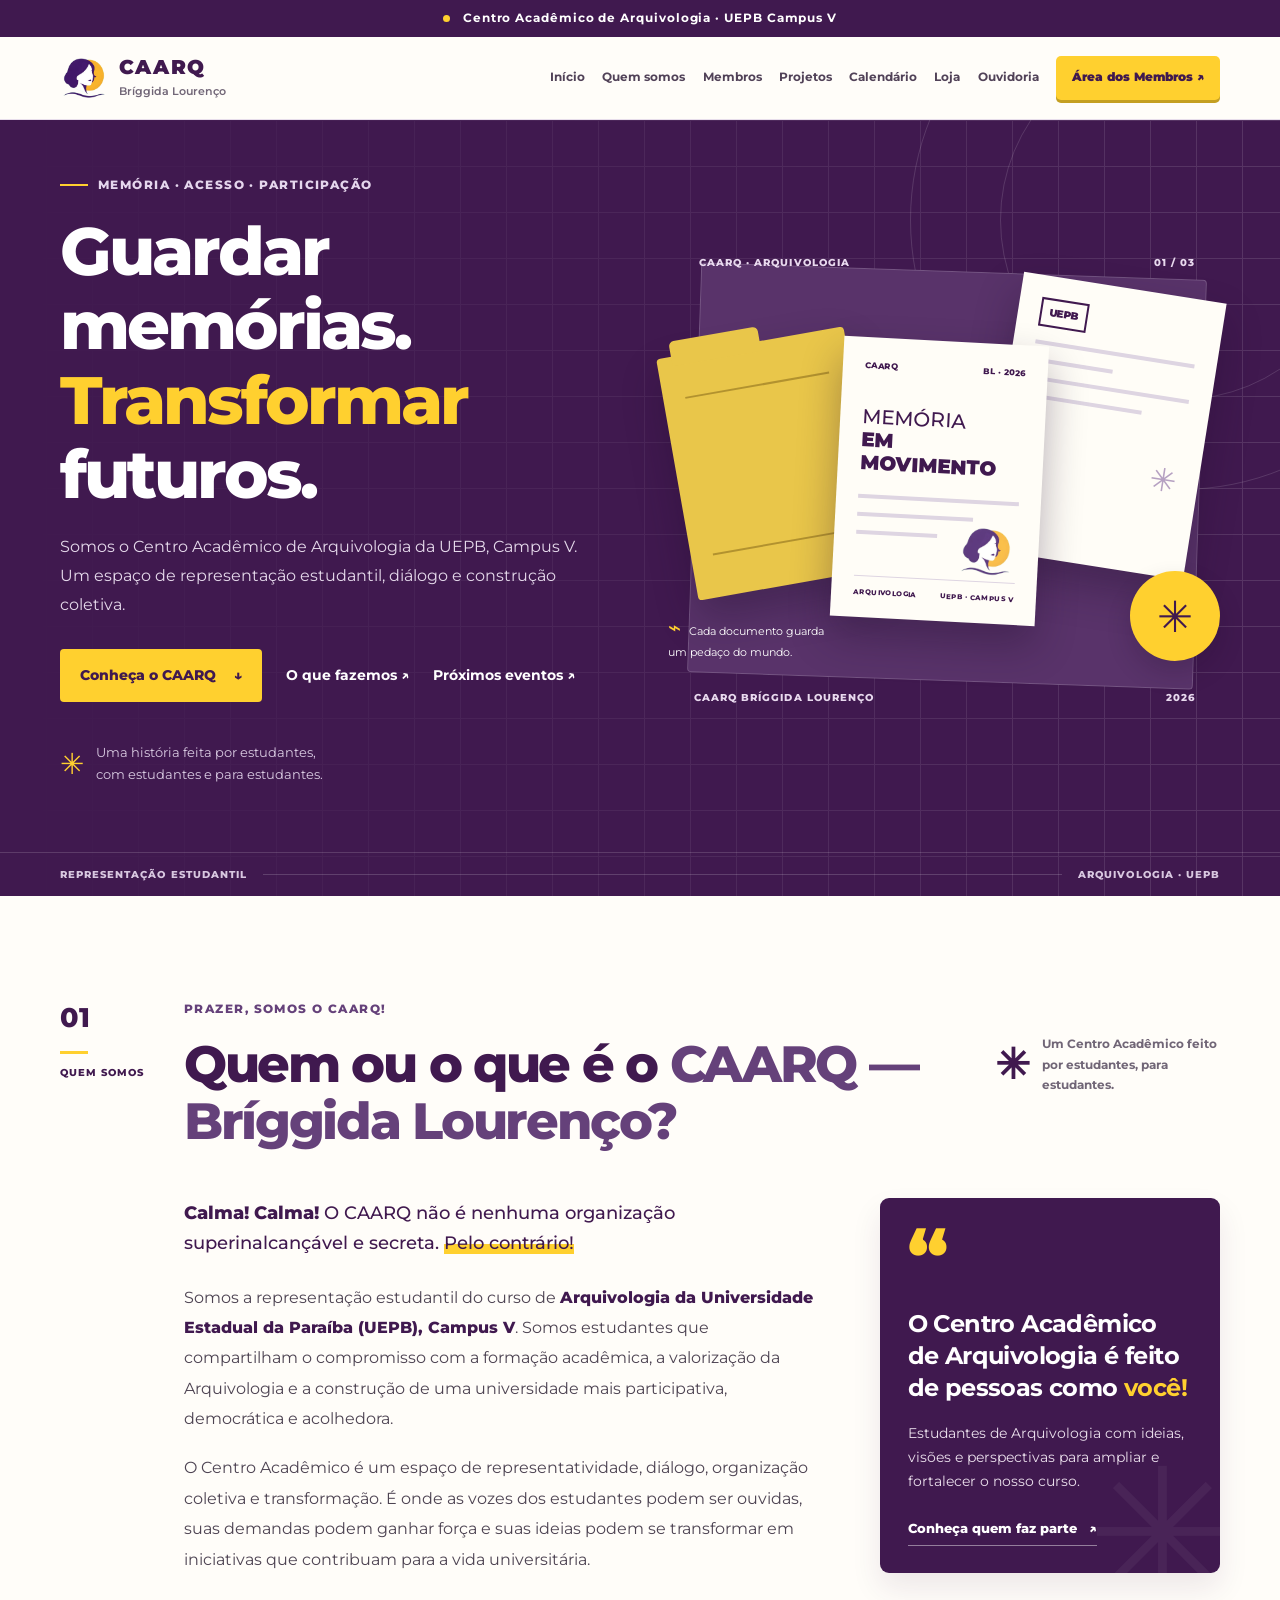
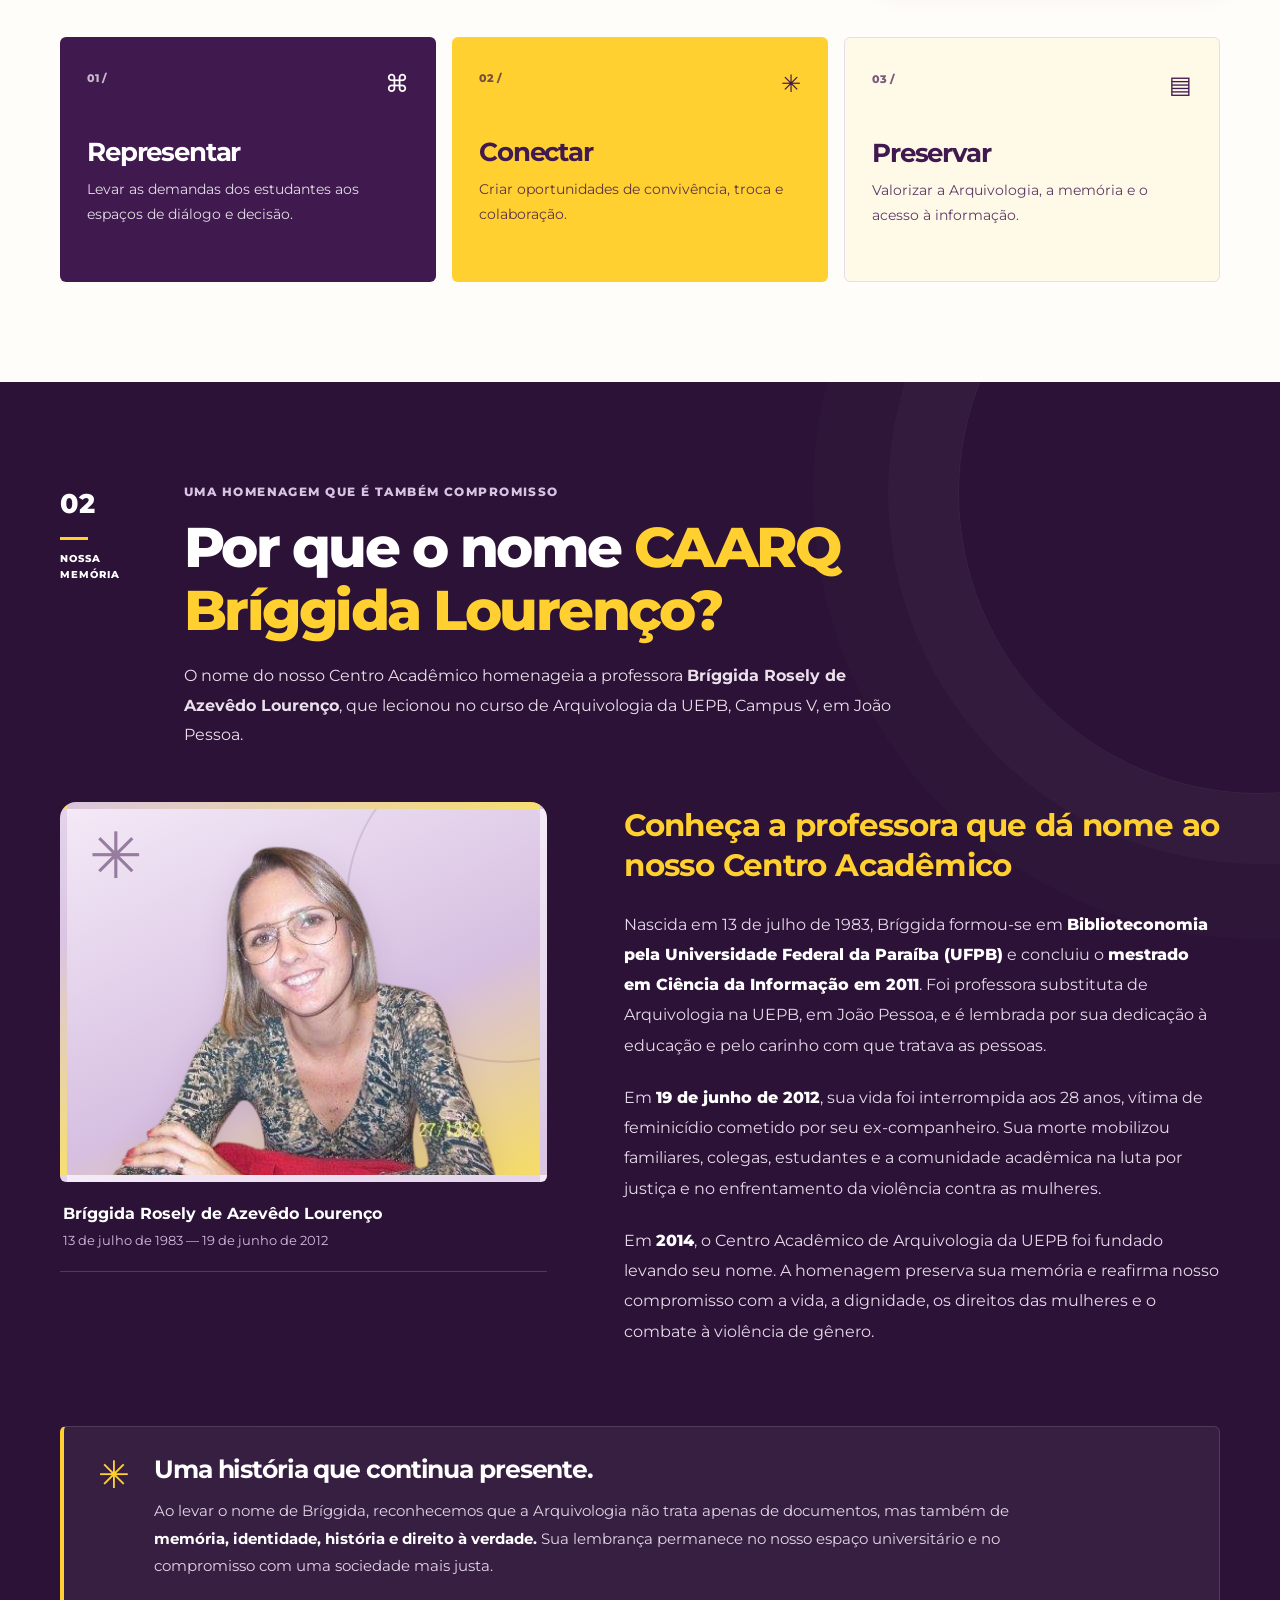
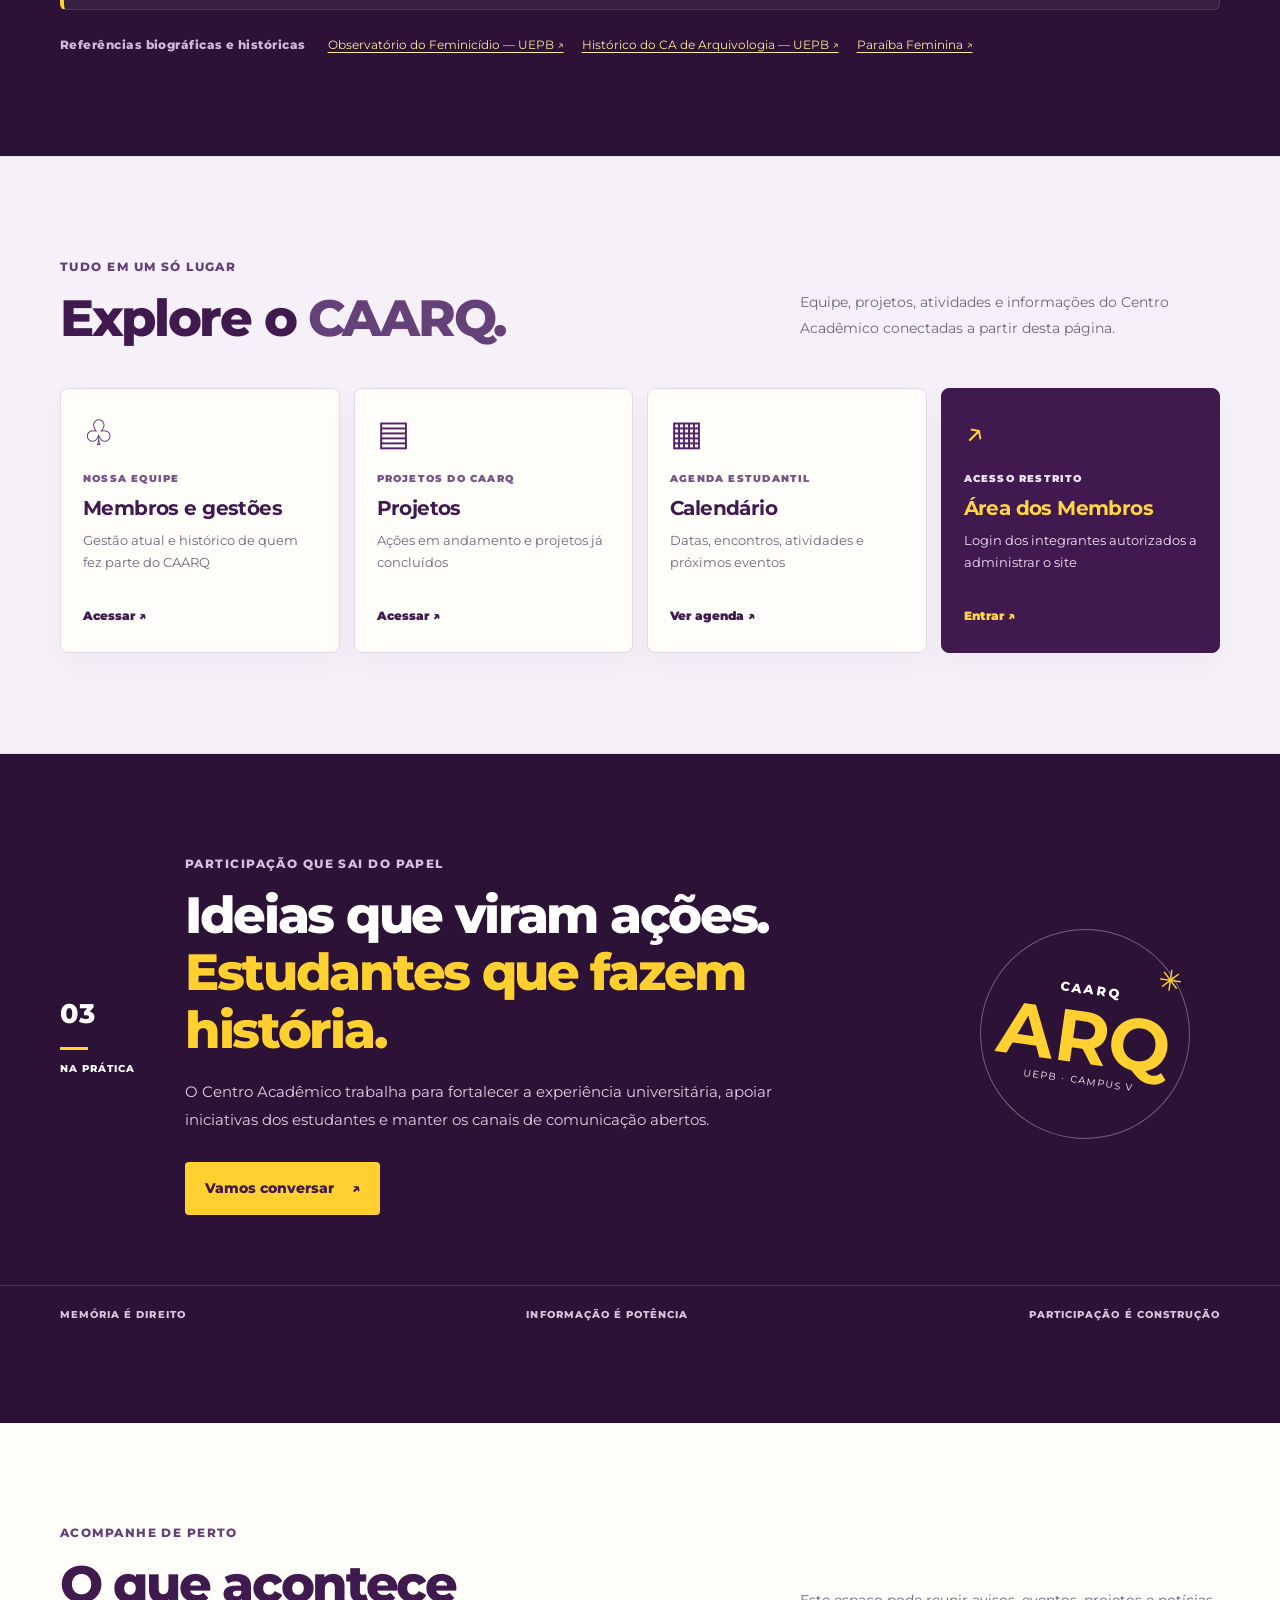
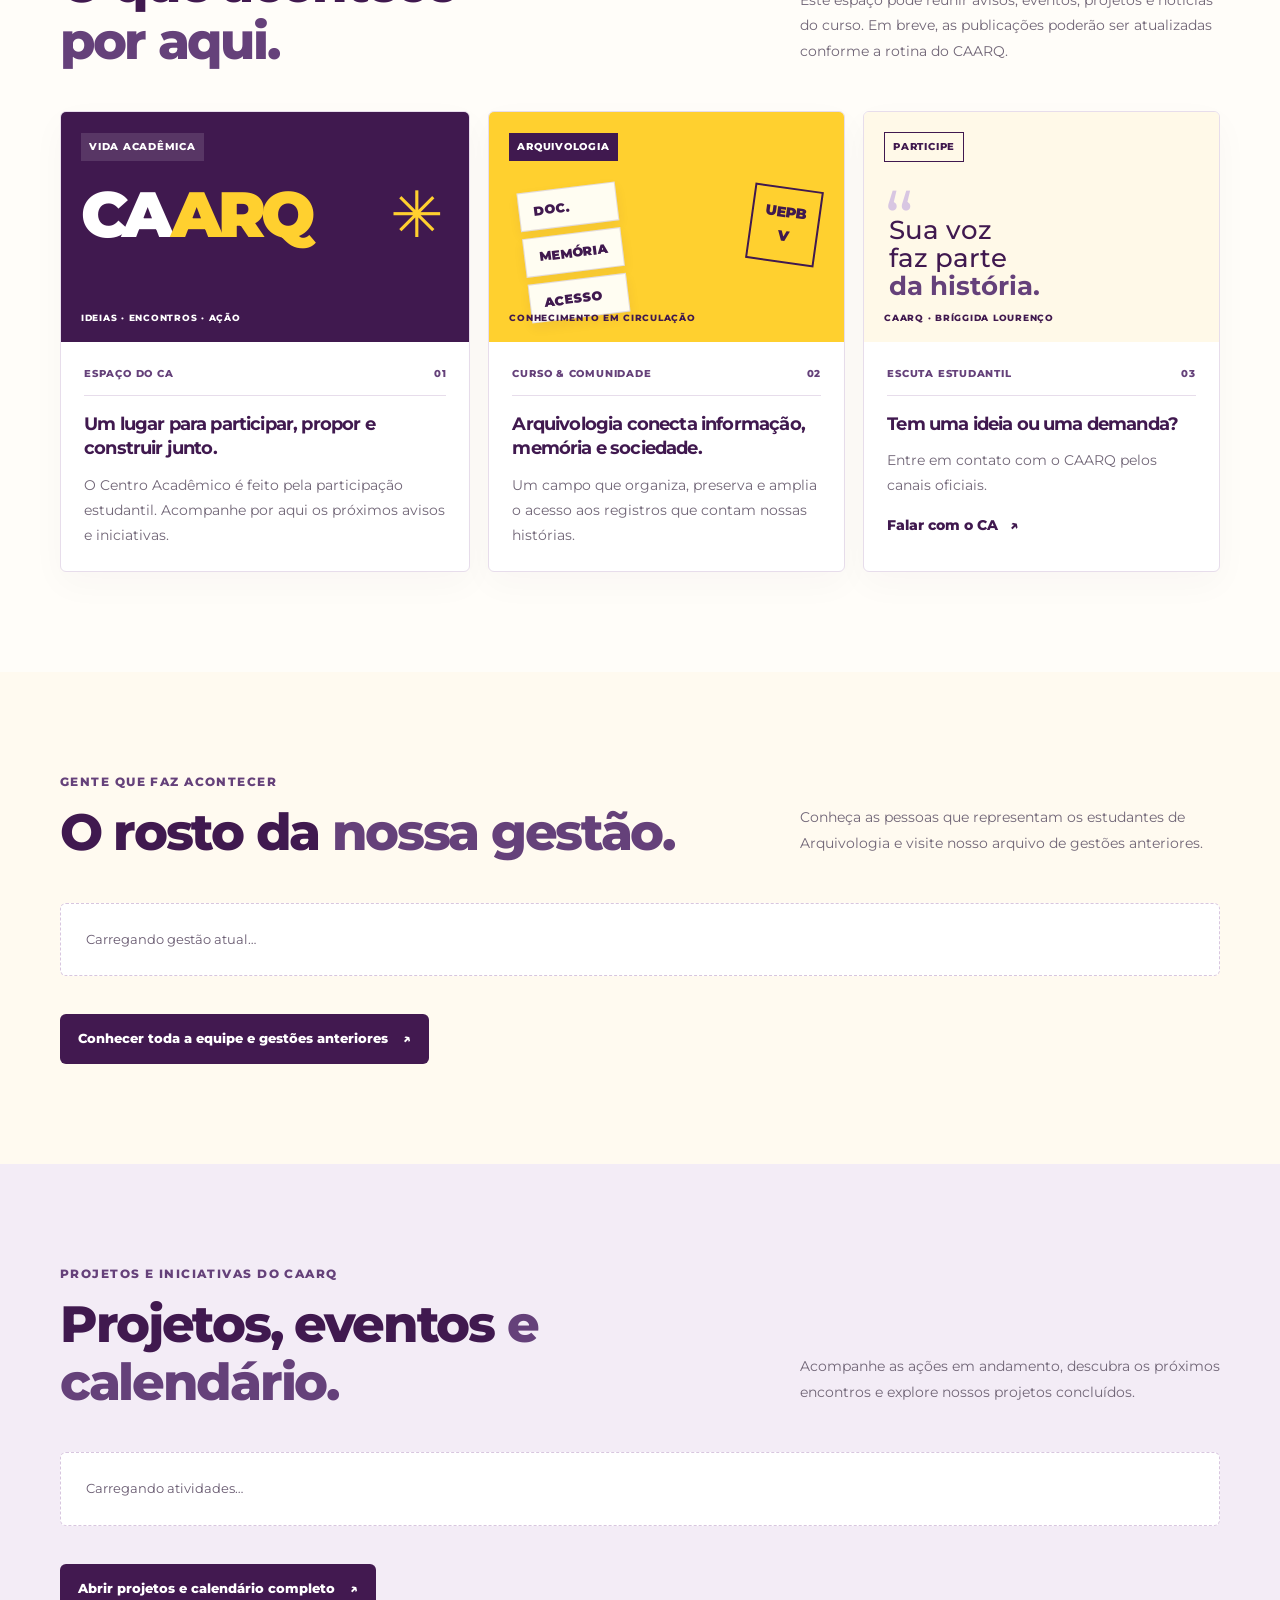
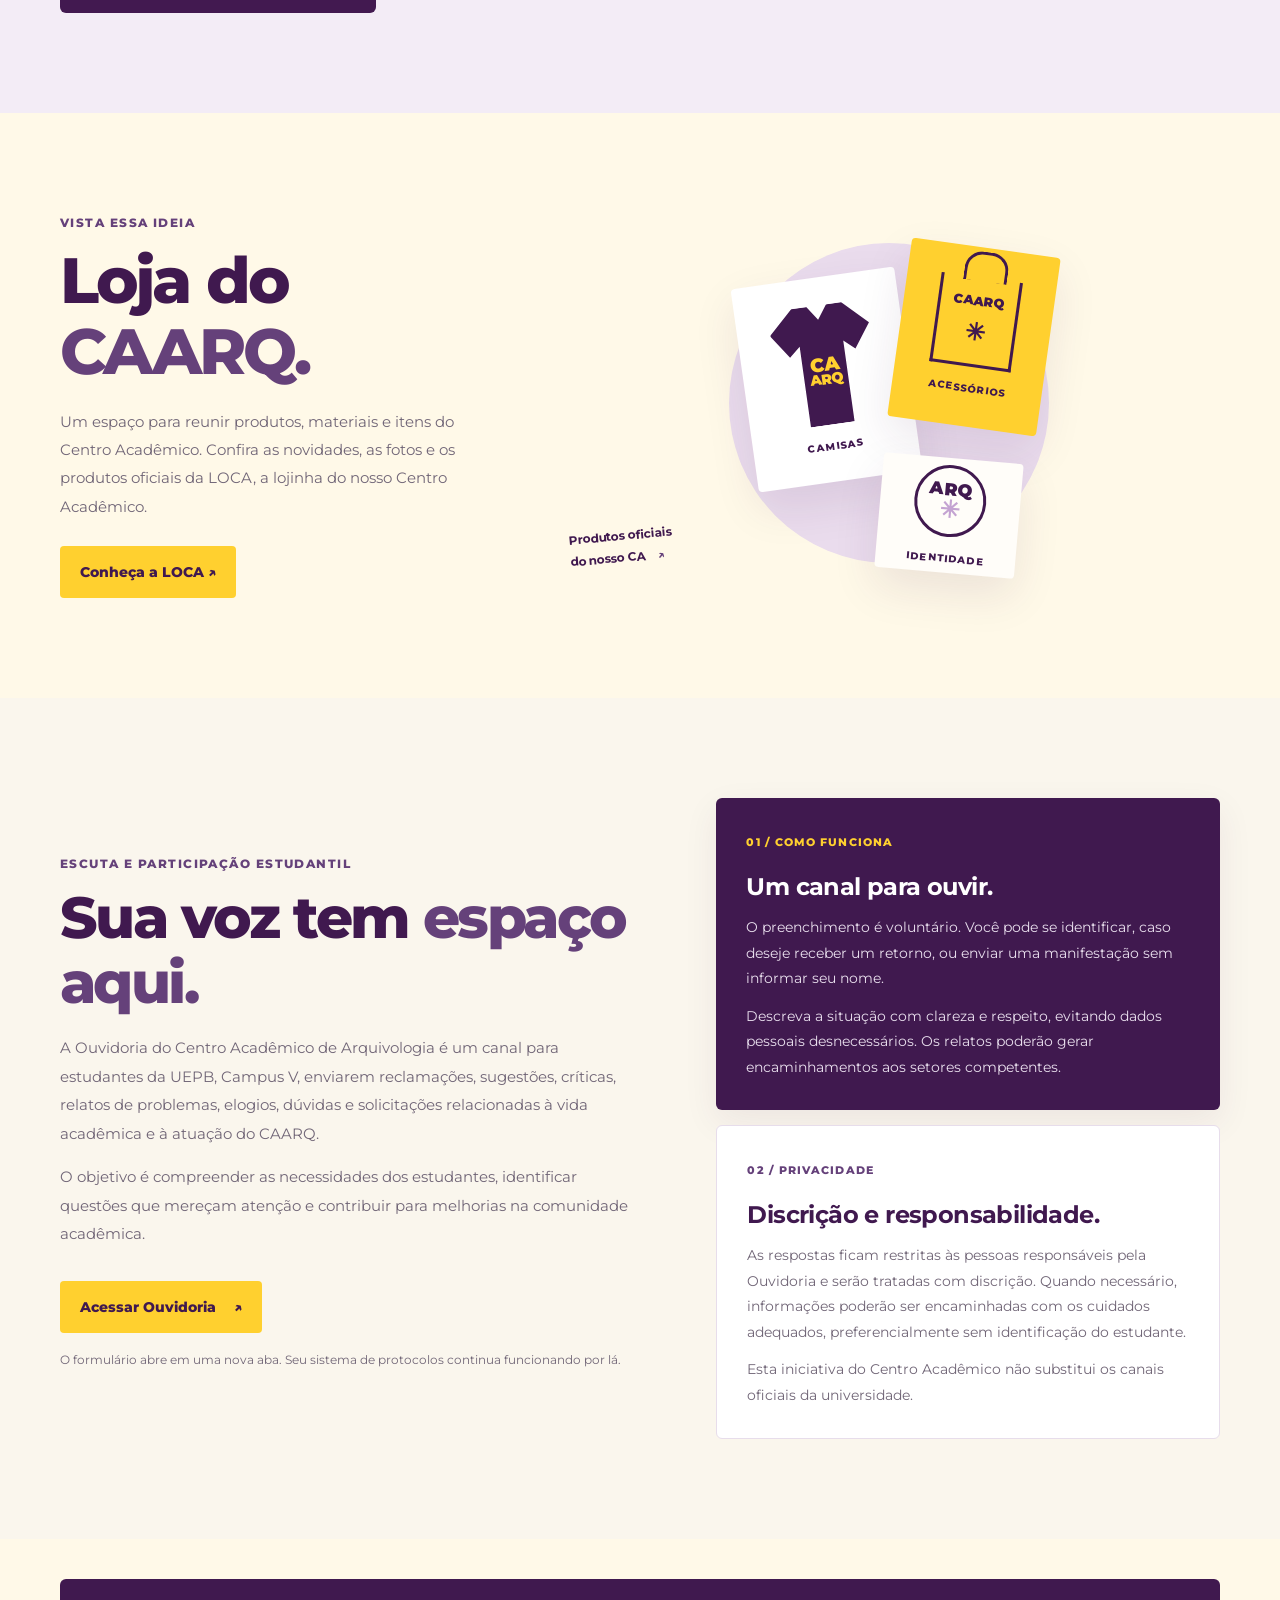
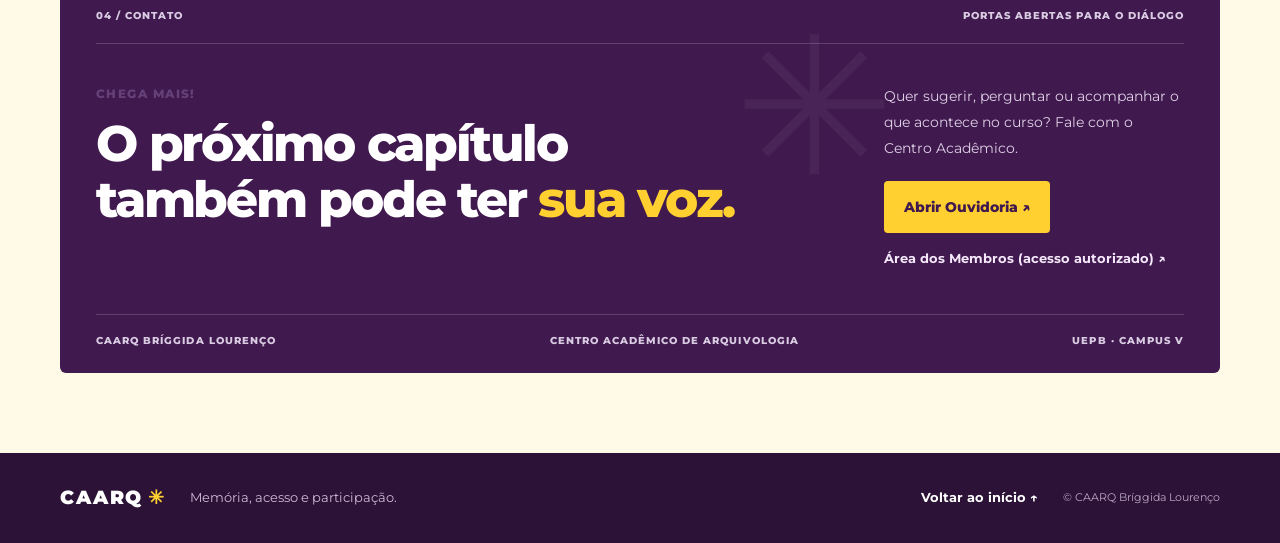
==== commit 2a61015d: "Add files via upload" ====
--- a/index.html
+++ b/index.html
@@ -1,64 +1,243 @@
 <!doctype html>
+
+
 <html lang="pt-BR">
 <head>
-  <meta charset="utf-8">
-  <meta name="viewport" content="width=device-width,initial-scale=1">
-  <meta name="theme-color" content="#42115d">
-  <meta name="description" content="LOCA — a lojinha do Centro Acadêmico de Arquivologia da UEPB Campus V. Confira produtos oficiais, fotos, preços e encomendas.">
-  <title>LOCA — A Lojinha do C.A. | CAARQ</title>
-  <link rel="preconnect" href="https://fonts.googleapis.com">
-  <link rel="preconnect" href="https://fonts.gstatic.com" crossorigin>
-  <link href="https://fonts.googleapis.com/css2?family=Montserrat:wght@400;500;600;700;800;900&display=swap" rel="stylesheet">
-  <link rel="icon" type="image/png" href="icone-loca.png">
-  <link rel="stylesheet" href="style.css?v=15-loca">
+<meta charset="utf-8"/>
+<meta content="width=device-width, initial-scale=1" name="viewport"/>
+<meta content="#40194f" name="theme-color"/>
+<meta content="CAARQ Bríggida Lourenço — Centro Acadêmico de Arquivologia da UEPB, Campus V." name="description"/>
+<title>CAARQ Bríggida Lourenço | Arquivologia UEPB</title>
+<link href="https://fonts.googleapis.com" rel="preconnect"/>
+<link crossorigin="" href="https://fonts.gstatic.com" rel="preconnect"/>
+<link href="https://fonts.googleapis.com/css2?family=Montserrat:wght@400;500;600;700;800;900&amp;display=swap" rel="stylesheet"/>
+<link href="style.css?v=16-resgate" rel="stylesheet"/>
 </head>
 <body>
-  <header class="site-header">
-    <nav class="nav container" aria-label="Navegação do site">
-      <a class="brand" href="../"><span class="brand-bag"><img src="icone-loca.png" alt="Ícone da LOCA: bolsinha sorridente"></span><span>LOCA <small>A lojinha do C.A.</small></span></a>
-      <button type="button" class="menu-button" id="mobileNavButton" aria-expanded="false" aria-controls="mainNav">☰ Menu</button>
-      <div class="nav-links" id="mainNav">
-        <a href="../">Início</a>
-        <a href="../membros/">Membros</a>
-        <a href="../projetos/">Projetos</a>
-        <a class="nav-active" href="./" aria-current="page">LOCA</a>
-        <a class="nav-admin" href="../admin/">Área dos Membros ↗</a>
-      </div>
-    </nav>
-  </header>
-  <main>
-    <section class="hero" aria-label="Apresentação da loja LOCA">
-      <div class="hero-image-wrap"><img id="heroBanner" class="hero-image" src="banner-loca.png" width="1200" height="400" alt="Banner original LOCA com camisas, cadernos e itens de Arquivologia"></div>
-      <div class="container intro-box">
-        <div class="intro-content">
-          <p class="eyebrow">LOCA · A lojinha do C.A.</p>
-          <h1 id="shopTitle">Bem-vindos à <em>LOCA!</em></h1>
-          <p id="shopDescription">Produtos de Arquivologia feitos para a nossa comunidade. E calma: LOCA é o nome da loja! 💜</p>
-          <div class="intro-actions"><a class="btn btn-primary" href="#catalogo">Explorar produtos ↓</a><a id="mainOrderButton" class="btn btn-outline" href="#catalogo" target="_blank" rel="noopener noreferrer" hidden>Fazer encomenda ↗</a></div>
-        </div>
-        <div class="intro-emblem" aria-label="Marca da LOCA"><img src="logotipo-loca.png" alt="Logotipo da LOCA com a bolsinha"></div>
-      </div>
-    </section>
-
-    <section class="catalog-section" id="catalogo" aria-labelledby="catalogTitle">
-      <div class="container">
-        <div class="section-heading"><div><p class="eyebrow">FEITO PARA NOSSA COMUNIDADE</p><h2 id="catalogTitle">Nosso <em>catálogo.</em></h2></div><p>Explore os produtos e clique nas fotos para abrir a galeria.</p></div>
-        <div class="filters"><div id="categoryFilters" class="category-filters" role="group" aria-label="Filtrar categoria"><button type="button" class="selected" data-category="Todos">Todos</button></div><label class="search-box"><span>Buscar</span><input id="searchInput" type="search" placeholder="Camisas, ecobags, cadernos..." aria-label="Buscar produto"></label></div>
-        <div id="catalogStatus" class="catalog-status" role="status">Carregando a loja…</div>
-        <div id="productGrid" class="products-grid" aria-live="polite"></div>
-      </div>
-    </section>
-    <section class="info-band"><div class="container info-grid"><div><span class="info-icon" aria-hidden="true">✳</span><h2>Feita pelo C.A.,<br>para a comunidade.</h2></div><p>A LOCA reúne produtos e materiais para quem vive a Arquivologia. Quando as encomendas estiverem abertas, você verá aqui o formulário oficial da gestão.</p></div></section>
-  </main>
-  <footer class="footer"><div class="container footer-flex"><div><strong>LOCA <span>✳</span></strong><small>A lojinha do C.A. · CAARQ Bríggida Lourenço · UEPB Campus V</small></div><a href="../">← Voltar ao site do CAARQ</a><span>© <span id="copyrightYear"></span></span></div></footer>
-
-  <dialog id="productDialog" class="product-dialog" aria-labelledby="dialogTitle">
-    <div class="dialog-shell">
-      <button type="button" class="dialog-close" id="dialogClose" aria-label="Fechar informações do produto">✕</button>
-      <div class="dialog-gallery"><div class="dialog-hero-photo" id="dialogMainPhoto"></div><div id="dialogThumbnails" class="dialog-thumbnails"></div></div>
-      <div class="dialog-copy"><p class="eyebrow" id="dialogCategory"></p><h2 id="dialogTitle"></h2><strong class="dialog-price" id="dialogPrice"></strong><span id="dialogAvailability" class="dialog-status"></span><p id="dialogDescription"></p><p id="dialogStock" class="dialog-stock"></p><a class="btn btn-primary" id="dialogOrder" href="#" target="_blank" rel="noopener noreferrer" hidden>Encomendar este produto ↗</a><p id="dialogNoOrder" class="dialog-note">Aguarde a abertura do formulário de pedidos pelo CAARQ.</p></div>
-    </div>
-  </dialog>
-  <script type="module" src="script.js?v=15-loca"></script>
+<div class="announcement"><span class="announcement-dot"></span> Centro Acadêmico de Arquivologia · UEPB Campus V</div>
+<header class="site-header">
+<div class="container nav-wrap">
+<a aria-label="CAARQ — início" class="brand" href="#inicio">
+<img alt="Logo oficial do CAARQ" onerror="this.onerror=null;this.src='assets/logo-caarq.png'" src="logo-caarq.png"/>
+<span><strong>CAARQ</strong><small>Bríggida Lourenço</small></span>
+</a>
+<button aria-controls="mainNav" aria-expanded="false" class="menu-toggle" id="menuToggle">☰ <span>Menu</span></button>
+<nav aria-label="Navegação principal" class="main-nav" id="mainNav"><a href="#inicio">Início</a><a href="#sobre">Quem somos</a><a href="membros/">Membros</a><a href="projetos/">Projetos</a><a href="projetos/#calendario">Calendário</a><a href="loca/">Loja</a><a href="#ouvidoria">Ouvidoria</a><a class="nav-cta" href="admin/">Área dos Membros ↗</a></nav>
+</div>
+</header>
+<main>
+<section class="hero" id="inicio">
+<div class="hero-grid"></div>
+<div class="hero-orbit orbit-one"></div><div class="hero-orbit orbit-two"></div>
+<div class="container hero-layout">
+<div class="hero-copy">
+<div class="eyebrow"><span class="eyebrow-line"></span><span id="homeKicker">Memória · Acesso · Participação</span></div>
+<h1><span id="homeTitleFirst">Guardar memórias.</span><br/><em id="homeTitleAccent">Transformar</em> <span id="homeTitleLast">futuros.</span></h1>
+<p class="hero-lead" id="homeDescription">Somos o Centro Acadêmico de Arquivologia da UEPB, Campus V. Um espaço de representação estudantil, diálogo e construção coletiva.</p>
+<div class="hero-actions">
+<a class="button button-yellow" href="#sobre">Conheça o CAARQ <span>↓</span></a>
+<a class="text-link" href="#atuacao">O que fazemos <span>↗</span></a>
+<a class="text-link" href="projetos/#calendario">Próximos eventos ↗</a></div>
+<div class="hero-note"><span class="note-symbol">✳</span><span>Uma história feita por estudantes,<br/>com estudantes e para estudantes.</span></div>
+</div>
+<div aria-label="Composição gráfica inspirada em arquivos, documentos e memória" class="hero-art">
+<div class="art-backdrop"></div>
+<div class="art-label label-top">CAARQ · ARQUIVOLOGIA <span>01 / 03</span></div>
+<div class="folder folder-back"><div class="folder-tab"></div><div class="folder-lines"></div></div>
+<div class="document document-back"><span class="doc-stamp">UEPB</span><div class="doc-rule"></div><div class="doc-rule short"></div><div class="doc-rule"></div><div class="doc-rule medium"></div><div class="doc-seal">✳</div></div>
+<div class="document document-front"><div class="doc-topline"><span>CAARQ</span><span>BL · 2026</span></div><div class="doc-title">MEMÓRIA<br/><b>EM MOVIMENTO</b></div><div class="doc-rule"></div><div class="doc-rule medium"></div><div class="doc-rule short"></div><img alt="" class="doc-logo" loading="eager" src="logo-caarq.png"/><div class="doc-footer"><span>ARQUIVOLOGIA</span><span>UEPB · CAMPUS V</span></div></div>
+<div class="yellow-disc"><span>✳</span></div>
+<div class="art-caption"><span class="caption-mark">⌁</span> Cada documento guarda<br/>um pedaço do mundo.</div>
+<div class="art-label label-bottom">CAARQ BRÍGGIDA LOURENÇO <span>2026</span></div>
+</div>
+</div>
+<div class="hero-bottomline"><div class="container"><span>REPRESENTAÇÃO ESTUDANTIL</span><span class="line"></span><span>ARQUIVOLOGIA · UEPB</span></div></div>
+</section>
+<section aria-labelledby="aboutTitle" class="intro about-section section-pad" id="sobre">
+<div class="container">
+<div class="about-topline">
+<div class="section-index"><span>01</span><i></i><small>QUEM SOMOS</small></div>
+<div class="about-heading">
+<p class="kicker">Prazer, somos o CAARQ!</p>
+<h2 id="aboutTitle">Quem ou o que é o <span>CAARQ — Bríggida Lourenço?</span></h2>
+</div>
+<div class="about-aside-note"><span aria-hidden="true" class="about-asterisk">✳</span><span>Um Centro Acadêmico feito<br/>por estudantes, para estudantes.</span></div>
+</div>
+<div class="about-body">
+<div class="about-copy">
+<p class="about-opening"><strong>Calma! Calma!</strong> O CAARQ não é nenhuma organização superinalcançável e secreta. <em>Pelo contrário!</em></p>
+<p>Somos a representação estudantil do curso de <strong>Arquivologia da Universidade Estadual da Paraíba (UEPB), Campus V</strong>. Somos estudantes que compartilham o compromisso com a formação acadêmica, a valorização da Arquivologia e a construção de uma universidade mais participativa, democrática e acolhedora.</p>
+<p>O Centro Acadêmico é um espaço de representatividade, diálogo, organização coletiva e transformação. É onde as vozes dos estudantes podem ser ouvidas, suas demandas podem ganhar força e suas ideias podem se transformar em iniciativas que contribuam para a vida universitária.</p>
+</div>
+<aside aria-label="Você também faz parte do CAARQ" class="about-student-card">
+<span aria-hidden="true" class="about-card-mark">“</span>
+<p>O Centro Acadêmico de Arquivologia é feito de pessoas como <strong>você!</strong></p>
+<span>Estudantes de Arquivologia com ideias, visões e perspectivas para ampliar e fortalecer o nosso curso.</span>
+<a href="membros/">Conheça quem faz parte <span aria-hidden="true">↗</span></a>
+</aside>
+</div>
+<div class="values-row about-values">
+<article class="value-card value-purple"><span class="value-number">01 /</span><span aria-hidden="true" class="value-icon">⌘</span><h3>Representar</h3><p>Levar as demandas dos estudantes aos espaços de diálogo e decisão.</p></article>
+<article class="value-card value-yellow"><span class="value-number">02 /</span><span aria-hidden="true" class="value-icon">✳</span><h3>Conectar</h3><p>Criar oportunidades de convivência, troca e colaboração.</p></article>
+<article class="value-card value-cream"><span class="value-number">03 /</span><span aria-hidden="true" class="value-icon">▤</span><h3>Preservar</h3><p>Valorizar a Arquivologia, a memória e o acesso à informação.</p></article>
+</div>
+</div>
+</section>
+<section aria-labelledby="tributeTitle" class="tribute section-pad" id="briggida">
+<div class="container">
+<div class="tribute-intro">
+<div class="section-index light"><span>02</span><i></i><small>NOSSA MEMÓRIA</small></div>
+<div>
+<p class="kicker kicker-light">Uma homenagem que é também compromisso</p>
+<h2 id="tributeTitle">Por que o nome <em>CAARQ Bríggida Lourenço?</em></h2>
+<p>O nome do nosso Centro Acadêmico homenageia a professora <strong>Bríggida Rosely de Azevêdo Lourenço</strong>, que lecionou no curso de Arquivologia da UEPB, Campus V, em João Pessoa.</p>
+</div>
+</div>
+<div class="tribute-grid">
+<figure class="tribute-photo">
+<div class="tribute-picture">
+<span aria-hidden="true" class="tribute-picture-mark">✳</span>
+<img alt="Fotografia da professora Bríggida Rosely de Azevêdo Lourenço, sorrindo" height="336" loading="lazy" src="professora-briggida.png" width="448"/>
+</div>
+<figcaption><strong>Bríggida Rosely de Azevêdo Lourenço</strong><span>13 de julho de 1983 — 19 de junho de 2012</span></figcaption>
+</figure>
+<div class="tribute-story">
+<h3>Conheça a professora que dá nome ao nosso Centro Acadêmico</h3>
+<p>Nascida em 13 de julho de 1983, Bríggida formou-se em <strong>Biblioteconomia pela Universidade Federal da Paraíba (UFPB)</strong> e concluiu o <strong>mestrado em Ciência da Informação em 2011</strong>. Foi professora substituta de Arquivologia na UEPB, em João Pessoa, e é lembrada por sua dedicação à educação e pelo carinho com que tratava as pessoas.</p>
+<p>Em <strong>19 de junho de 2012</strong>, sua vida foi interrompida aos 28 anos, vítima de feminicídio cometido por seu ex-companheiro. Sua morte mobilizou familiares, colegas, estudantes e a comunidade acadêmica na luta por justiça e no enfrentamento da violência contra as mulheres.</p>
+<p>Em <strong>2014</strong>, o Centro Acadêmico de Arquivologia da UEPB foi fundado levando seu nome. A homenagem preserva sua memória e reafirma nosso compromisso com a vida, a dignidade, os direitos das mulheres e o combate à violência de gênero.</p>
+</div>
+</div>
+<div class="tribute-closing">
+<span aria-hidden="true" class="tribute-star">✳</span>
+<div>
+<h3>Uma história que continua presente.</h3>
+<p>Ao levar o nome de Bríggida, reconhecemos que a Arquivologia não trata apenas de documentos, mas também de <strong>memória, identidade, história e direito à verdade.</strong> Sua lembrança permanece no nosso espaço universitário e no compromisso com uma sociedade mais justa.</p>
+</div>
+</div>
+<div class="tribute-sources">
+<span>Referências biográficas e históricas</span>
+<a href="https://observatoriodofeminicidio.uepb.edu.br/professora-briggida-rosely-de-azevedo-lourenco/" rel="noopener noreferrer" target="_blank">Observatório do Feminicídio — UEPB ↗</a>
+<a href="https://centros.uepb.edu.br/ccbsa/ca-arquivologia/" rel="noopener noreferrer" target="_blank">Histórico do CA de Arquivologia — UEPB ↗</a>
+<a href="https://paraibafeminina.com.br/tag/briggida/" rel="noopener noreferrer" target="_blank">Paraíba Feminina ↗</a>
+</div>
+</div>
+</section>
+<section aria-labelledby="portalTitle" class="portal section-pad" id="explorar">
+<div class="container">
+<div class="section-heading portal-head"><div><p class="kicker">Tudo em um só lugar</p><h2 id="portalTitle">Explore o <span>CAARQ.</span></h2></div><p class="heading-side">Equipe, projetos, atividades e informações do Centro Acadêmico conectadas a partir desta página.</p></div>
+<div class="portal-grid">
+<a class="portal-card" href="membros/"><span aria-hidden="true" class="portal-glyph">♧</span><span class="portal-tag">NOSSA EQUIPE</span><strong>Membros e gestões</strong><small>Gestão atual e histórico de quem fez parte do CAARQ</small><span class="portal-arrow">Acessar ↗</span></a>
+<a class="portal-card" href="projetos/"><span aria-hidden="true" class="portal-glyph">▤</span><span class="portal-tag">PROJETOS DO CAARQ</span><strong>Projetos</strong><small>Ações em andamento e projetos já concluídos</small><span class="portal-arrow">Acessar ↗</span></a>
+<a class="portal-card" href="projetos/#calendario"><span aria-hidden="true" class="portal-glyph">▦</span><span class="portal-tag">AGENDA ESTUDANTIL</span><strong>Calendário</strong><small>Datas, encontros, atividades e próximos eventos</small><span class="portal-arrow">Ver agenda ↗</span></a>
+<a class="portal-card portal-card-admin" href="admin/"><span aria-hidden="true" class="portal-glyph">↗</span><span class="portal-tag">ACESSO RESTRITO</span><strong>Área dos Membros</strong><small>Login dos integrantes autorizados a administrar o site</small><span class="portal-arrow">Entrar ↗</span></a>
+</div>
+</div>
+</section>
+<section class="manifesto section-pad" id="atuacao">
+<div class="container manifesto-layout">
+<div class="section-index light"><span>03</span><i></i><small>NA PRÁTICA</small></div>
+<div class="manifesto-copy">
+<p class="kicker kicker-light">Participação que sai do papel</p>
+<h2>Ideias que viram ações.<br/><em>Estudantes que fazem história.</em></h2>
+<p class="manifesto-lead">O Centro Acadêmico trabalha para fortalecer a experiência universitária, apoiar iniciativas dos estudantes e manter os canais de comunicação abertos.</p>
+<a class="button button-yellow" href="#ouvidoria">Vamos conversar <span>↗</span></a>
+</div>
+<div class="manifesto-stamp"><span>CAARQ</span><b>ARQ</b><small>UEPB · CAMPUS V</small><i>✳</i></div>
+</div>
+<div class="manifesto-footer"><div class="container"><span>MEMÓRIA É DIREITO</span><span>INFORMAÇÃO É POTÊNCIA</span><span>PARTICIPAÇÃO É CONSTRUÇÃO</span></div></div>
+</section>
+<section class="news section-pad" id="novidades">
+<div class="container">
+<div class="section-heading">
+<div><p class="kicker">Acompanhe de perto</p><h2>O que acontece<br/><span>por aqui.</span></h2></div>
+<p class="heading-side">Este espaço pode reunir avisos, eventos, projetos e notícias do curso. Em breve, as publicações poderão ser atualizadas conforme a rotina do CAARQ.</p>
+</div>
+<div class="news-grid">
+<article class="news-card news-feature">
+<div class="news-visual visual-purple"><span class="visual-chip">VIDA ACADÊMICA</span><div class="visual-big-type">CA<span>ARQ</span></div><div class="visual-spark">✳</div><div class="visual-bottom">IDEIAS · ENCONTROS · AÇÃO</div></div>
+<div class="news-card-content"><div class="card-meta"><span>ESPAÇO DO CA</span><span>01</span></div><h3>Um lugar para participar, propor e construir junto.</h3><p>O Centro Acadêmico é feito pela participação estudantil. Acompanhe por aqui os próximos avisos e iniciativas.</p></div>
+</article>
+<article class="news-card">
+<div class="news-visual visual-yellow"><span class="visual-chip chip-dark">ARQUIVOLOGIA</span><div class="file-stack"><span>DOC.</span><span>MEMÓRIA</span><span>ACESSO</span></div><div class="visual-stamp">UEPB<br/>V</div><div class="visual-bottom dark-text">CONHECIMENTO EM CIRCULAÇÃO</div></div>
+<div class="news-card-content"><div class="card-meta"><span>CURSO &amp; COMUNIDADE</span><span>02</span></div><h3>Arquivologia conecta informação, memória e sociedade.</h3><p>Um campo que organiza, preserva e amplia o acesso aos registros que contam nossas histórias.</p></div>
+</article>
+<article class="news-card news-small">
+<div class="news-visual visual-cream"><span class="visual-chip chip-outline">PARTICIPE</span><div class="quote-mark">“</div><div class="quote-copy">Sua voz<br/>faz parte<br/><b>da história.</b></div><div class="visual-bottom">CAARQ · BRÍGGIDA LOURENÇO</div></div>
+<div class="news-card-content"><div class="card-meta"><span>ESCUTA ESTUDANTIL</span><span>03</span></div><h3>Tem uma ideia ou uma demanda?</h3><p>Entre em contato com o CAARQ pelos canais oficiais.</p><a class="arrow-link" href="#ouvidoria">Falar com o CA <span>↗</span></a></div>
+</article>
+</div>
+</div>
+</section>
+<section class="home-team section-pad" id="equipe">
+<div class="container">
+<div class="section-heading">
+<div><p class="kicker">Gente que faz acontecer</p><h2>O rosto da <span>nossa gestão.</span></h2></div>
+<p class="heading-side">Conheça as pessoas que representam os estudantes de Arquivologia e visite nosso arquivo de gestões anteriores.</p>
+</div>
+<div aria-live="polite" class="home-card-grid" id="homeTeamCards"><p class="home-status">Carregando gestão atual…</p></div>
+<a class="home-more" href="membros/">Conhecer toda a equipe e gestões anteriores <span>↗</span></a>
+</div>
+</section>
+<section class="home-projects section-pad" id="projetos-resumo">
+<div class="container">
+<div class="section-heading"><div><p class="kicker">Projetos e iniciativas do CAARQ</p><h2>Projetos, eventos <span>e calendário.</span></h2></div>
+<p class="heading-side">Acompanhe as ações em andamento, descubra os próximos encontros e explore nossos projetos concluídos.</p></div>
+<div aria-live="polite" class="home-card-grid" id="homeProjectCards"><p class="home-status">Carregando atividades…</p></div>
+<a class="home-more" href="projetos/">Abrir projetos e calendário completo <span>↗</span></a>
+</div>
+</section>
+<section class="shop section-pad" id="loja">
+<div class="container shop-layout">
+<div class="shop-copy">
+<p class="kicker">Vista essa ideia</p>
+<h2>Loja do<br/><span>CAARQ.</span></h2>
+<p>Um espaço para reunir produtos, materiais e itens do Centro Acadêmico. Confira as novidades, as fotos e os produtos oficiais da LOCA, a lojinha do nosso Centro Acadêmico.</p>
+<a class="button button-yellow" href="loca/">Conheça a LOCA ↗</a>
+</div>
+<div class="shop-art">
+<div class="shop-circle"></div><div class="shop-card card-shirt"><div class="shirt-shape">CA<br/><small>ARQ</small></div><span>CAMISAS</span></div>
+<div class="shop-card card-tote"><div class="tote-shape"><span>CAARQ</span><i>✳</i></div><span>ACESSÓRIOS</span></div>
+<div class="shop-card card-sticker"><div class="sticker-shape">ARQ<span>✳</span></div><span>IDENTIDADE</span></div>
+<div class="shop-note">Produtos oficiais<br/>do nosso CA <b>↗</b></div>
+</div>
+</div>
+</section>
+<section aria-labelledby="ouvidoriaTitle" class="ombudsman section-pad" id="ouvidoria">
+<div class="container ombudsman-layout">
+<div class="ombudsman-intro">
+<p class="kicker">Escuta e participação estudantil</p>
+<h2 id="ouvidoriaTitle">Sua voz tem <span>espaço aqui.</span></h2>
+<p>A Ouvidoria do Centro Acadêmico de Arquivologia é um canal para estudantes da UEPB, Campus V, enviarem reclamações, sugestões, críticas, relatos de problemas, elogios, dúvidas e solicitações relacionadas à vida acadêmica e à atuação do CAARQ.</p>
+<p>O objetivo é compreender as necessidades dos estudantes, identificar questões que mereçam atenção e contribuir para melhorias na comunidade acadêmica.</p>
+<a aria-label="Abrir o formulário de Ouvidoria do CAARQ em nova aba" class="button button-yellow ombudsman-button" href="https://docs.google.com/forms/d/e/1FAIpQLSclHqSoj0EodAkc5LVKFrtazxW5RhyfcU2S7VLyNpTp7NGKlg/viewform" rel="noopener noreferrer" target="_blank">Acessar Ouvidoria <span aria-hidden="true">↗</span></a>
+<p class="ombudsman-hint">O formulário abre em uma nova aba. Seu sistema de protocolos continua funcionando por lá.</p>
+</div>
+<div class="ombudsman-info">
+<div class="ombudsman-card">
+<span class="ombudsman-num">01 / COMO FUNCIONA</span>
+<h3>Um canal para ouvir.</h3>
+<p>O preenchimento é voluntário. Você pode se identificar, caso deseje receber um retorno, ou enviar uma manifestação sem informar seu nome.</p>
+<p>Descreva a situação com clareza e respeito, evitando dados pessoais desnecessários. Os relatos poderão gerar encaminhamentos aos setores competentes.</p>
+</div>
+<div class="ombudsman-card ombudsman-card-muted">
+<span class="ombudsman-num">02 / PRIVACIDADE</span>
+<h3>Discrição e responsabilidade.</h3>
+<p>As respostas ficam restritas às pessoas responsáveis pela Ouvidoria e serão tratadas com discrição. Quando necessário, informações poderão ser encaminhadas com os cuidados adequados, preferencialmente sem identificação do estudante.</p>
+<p>Esta iniciativa do Centro Acadêmico não substitui os canais oficiais da universidade.</p>
+</div>
+</div>
+</div>
+</section>
+<section class="contact section-pad" id="contato">
+<div class="container contact-panel">
+<div class="contact-top"><span>04 / CONTATO</span><span>PORTAS ABERTAS PARA O DIÁLOGO</span></div>
+<div class="contact-main"><div><p class="kicker kicker-light">Chega mais!</p><h2>O próximo capítulo<br/>também pode ter <em>sua voz.</em></h2></div><div class="contact-action"><p>Quer sugerir, perguntar ou acompanhar o que acontece no curso? Fale com o Centro Acadêmico.</p><a class="button button-yellow" href="https://docs.google.com/forms/d/e/1FAIpQLSclHqSoj0EodAkc5LVKFrtazxW5RhyfcU2S7VLyNpTp7NGKlg/viewform" rel="noopener noreferrer" target="_blank">Abrir Ouvidoria ↗</a><a class="contact-email" href="admin/" target="_self">Área dos Membros (acesso autorizado) ↗</a></div></div>
+<div class="contact-bottom"><span>CAARQ BRÍGGIDA LOURENÇO</span><span>CENTRO ACADÊMICO DE ARQUIVOLOGIA</span><span>UEPB · CAMPUS V</span></div>
+</div>
+</section>
+</main>
+<footer class="site-footer"><div class="container footer-inner"><a class="footer-brand" href="#inicio">CAARQ<span>✳</span></a><p>Memória, acesso e participação.</p><a href="#inicio">Voltar ao início ↑</a><small>© <span id="year"></span> CAARQ Bríggida Lourenço</small></div></footer>
+<script src="script.js?v=16-resgate" type="module"></script>
 </body>
-</html>
+</html>
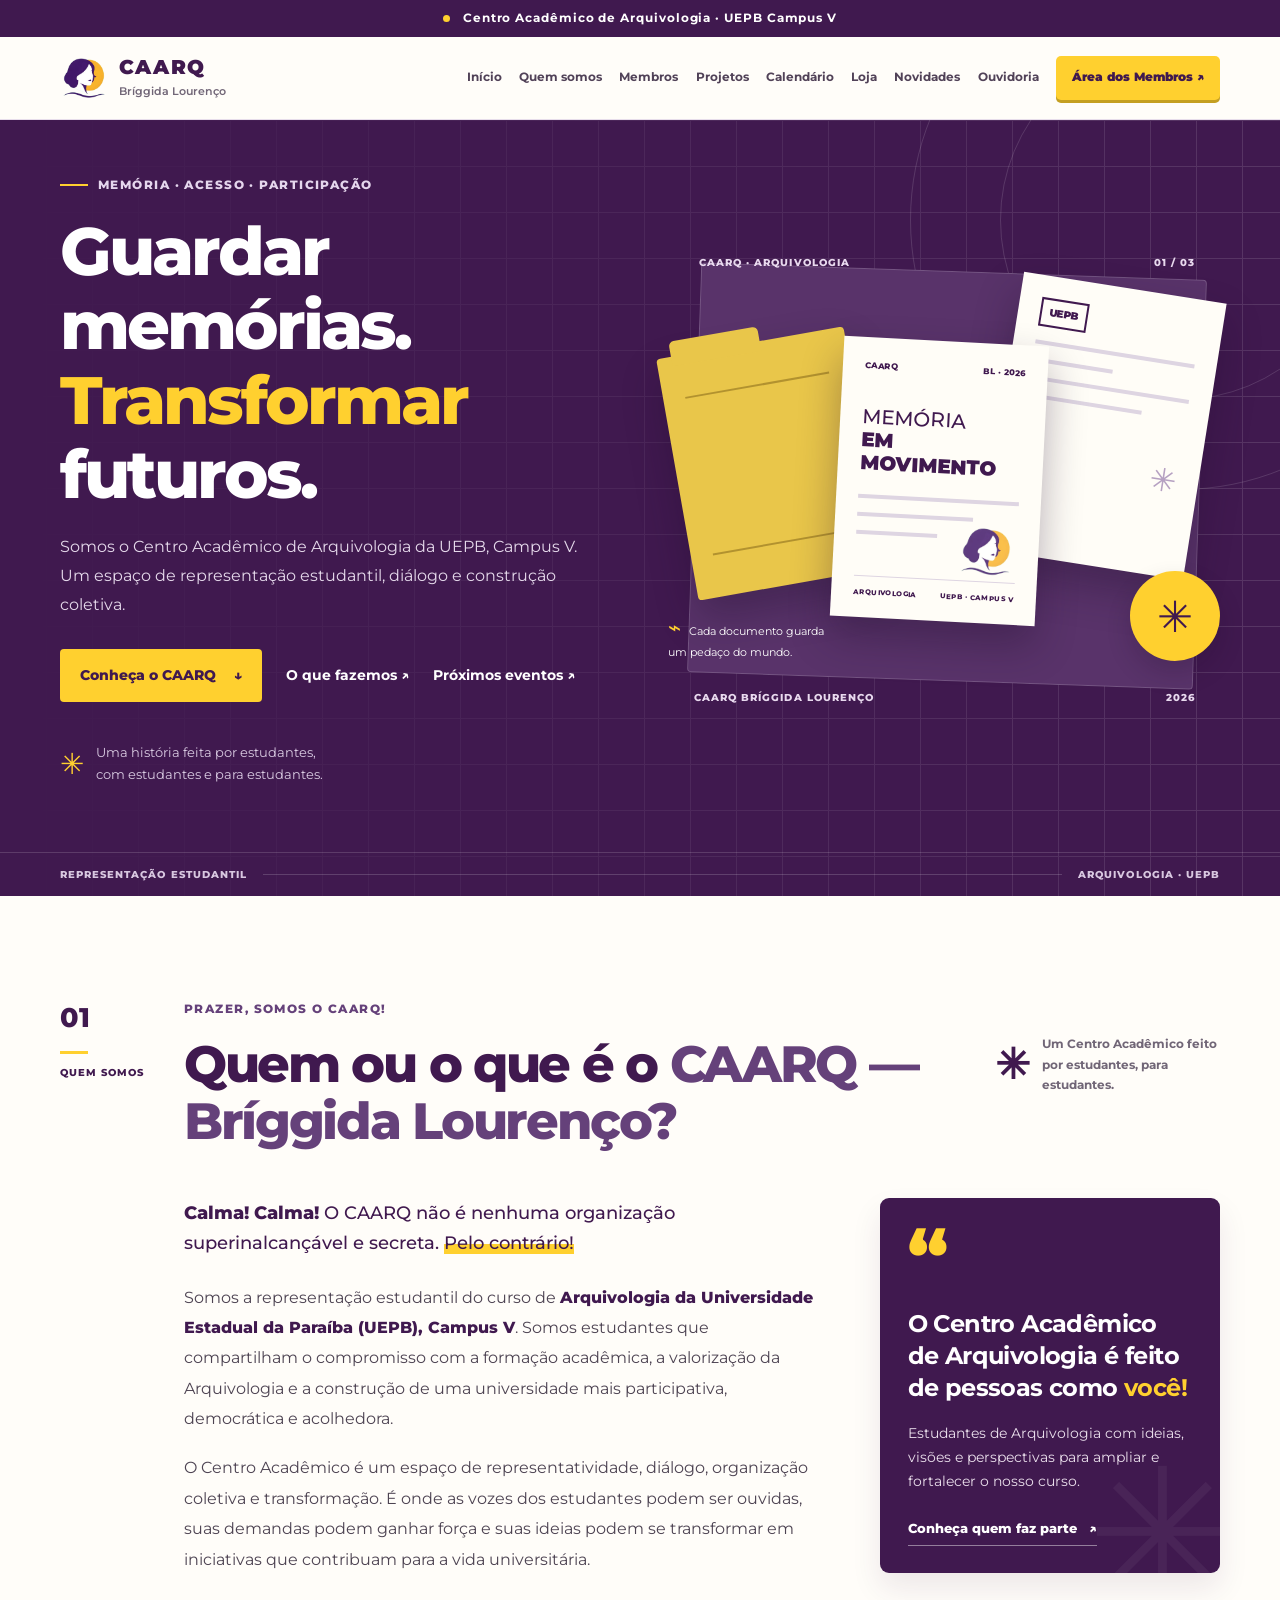
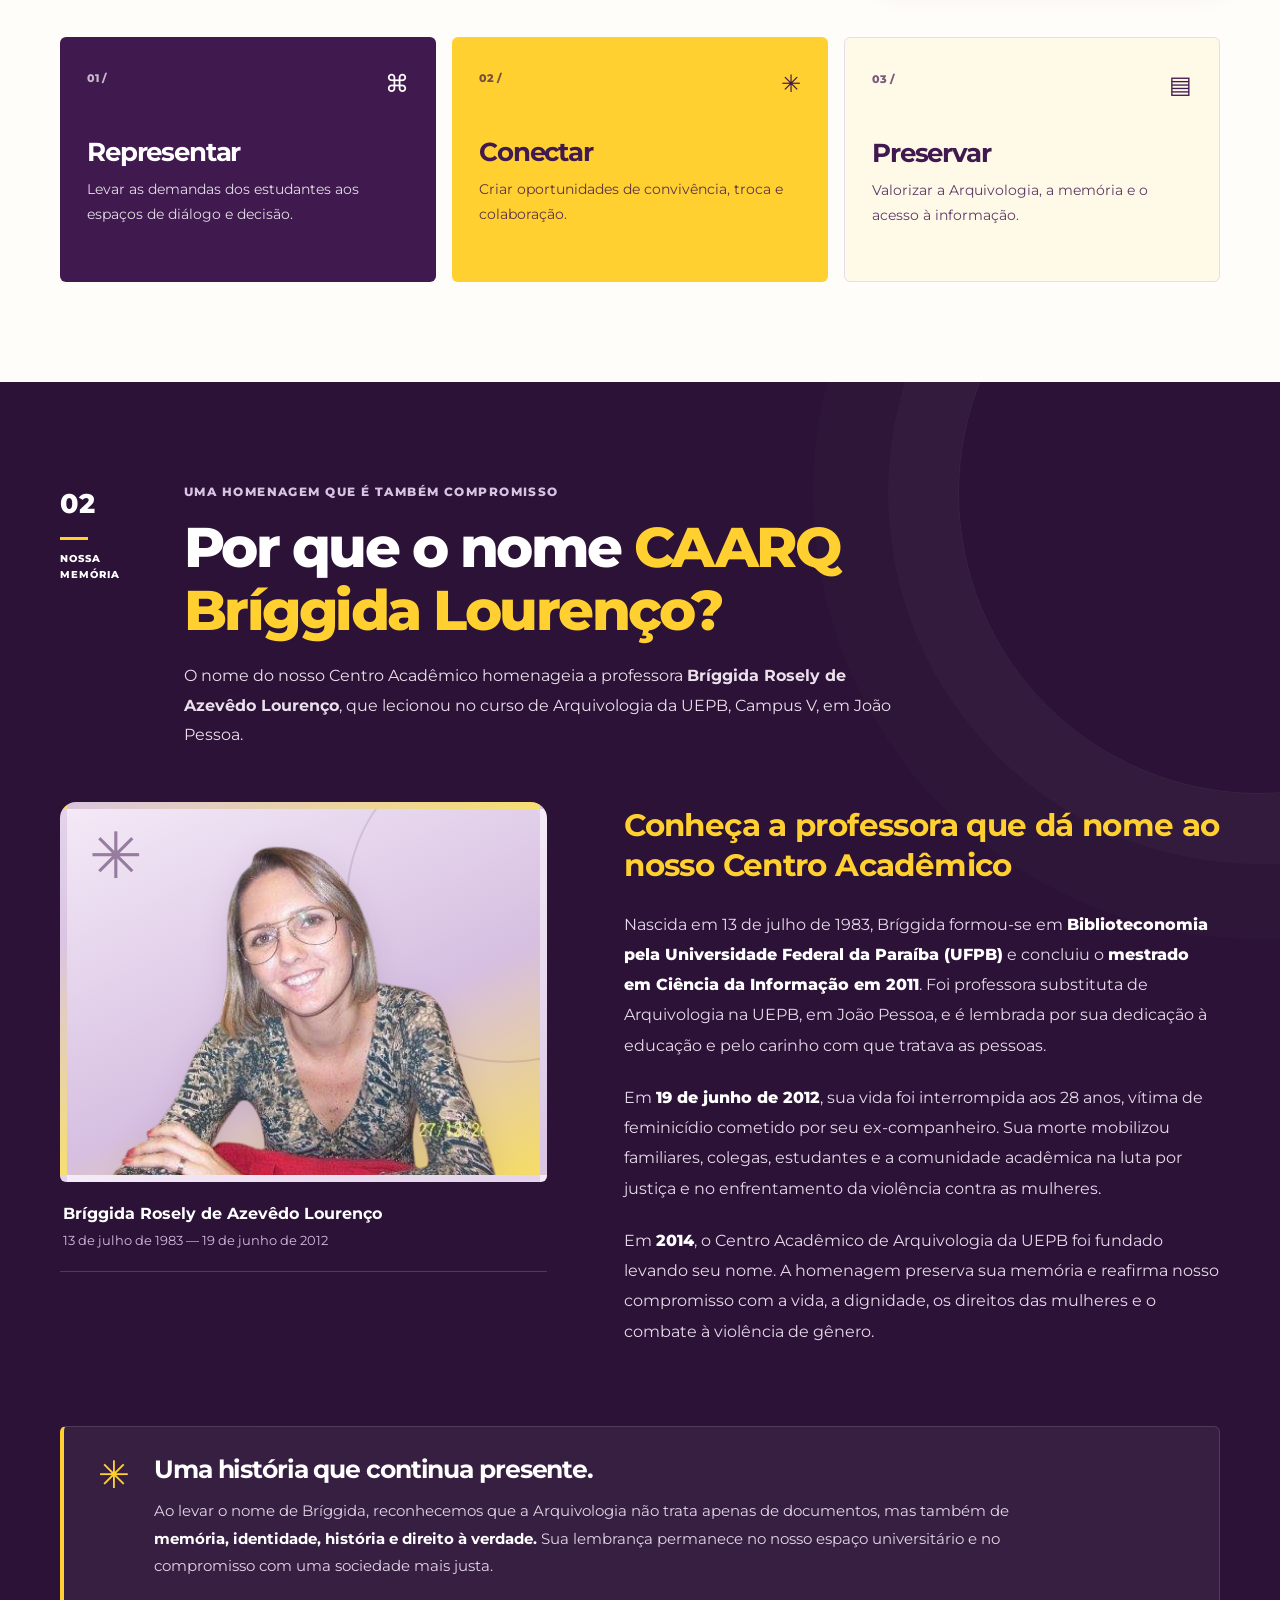
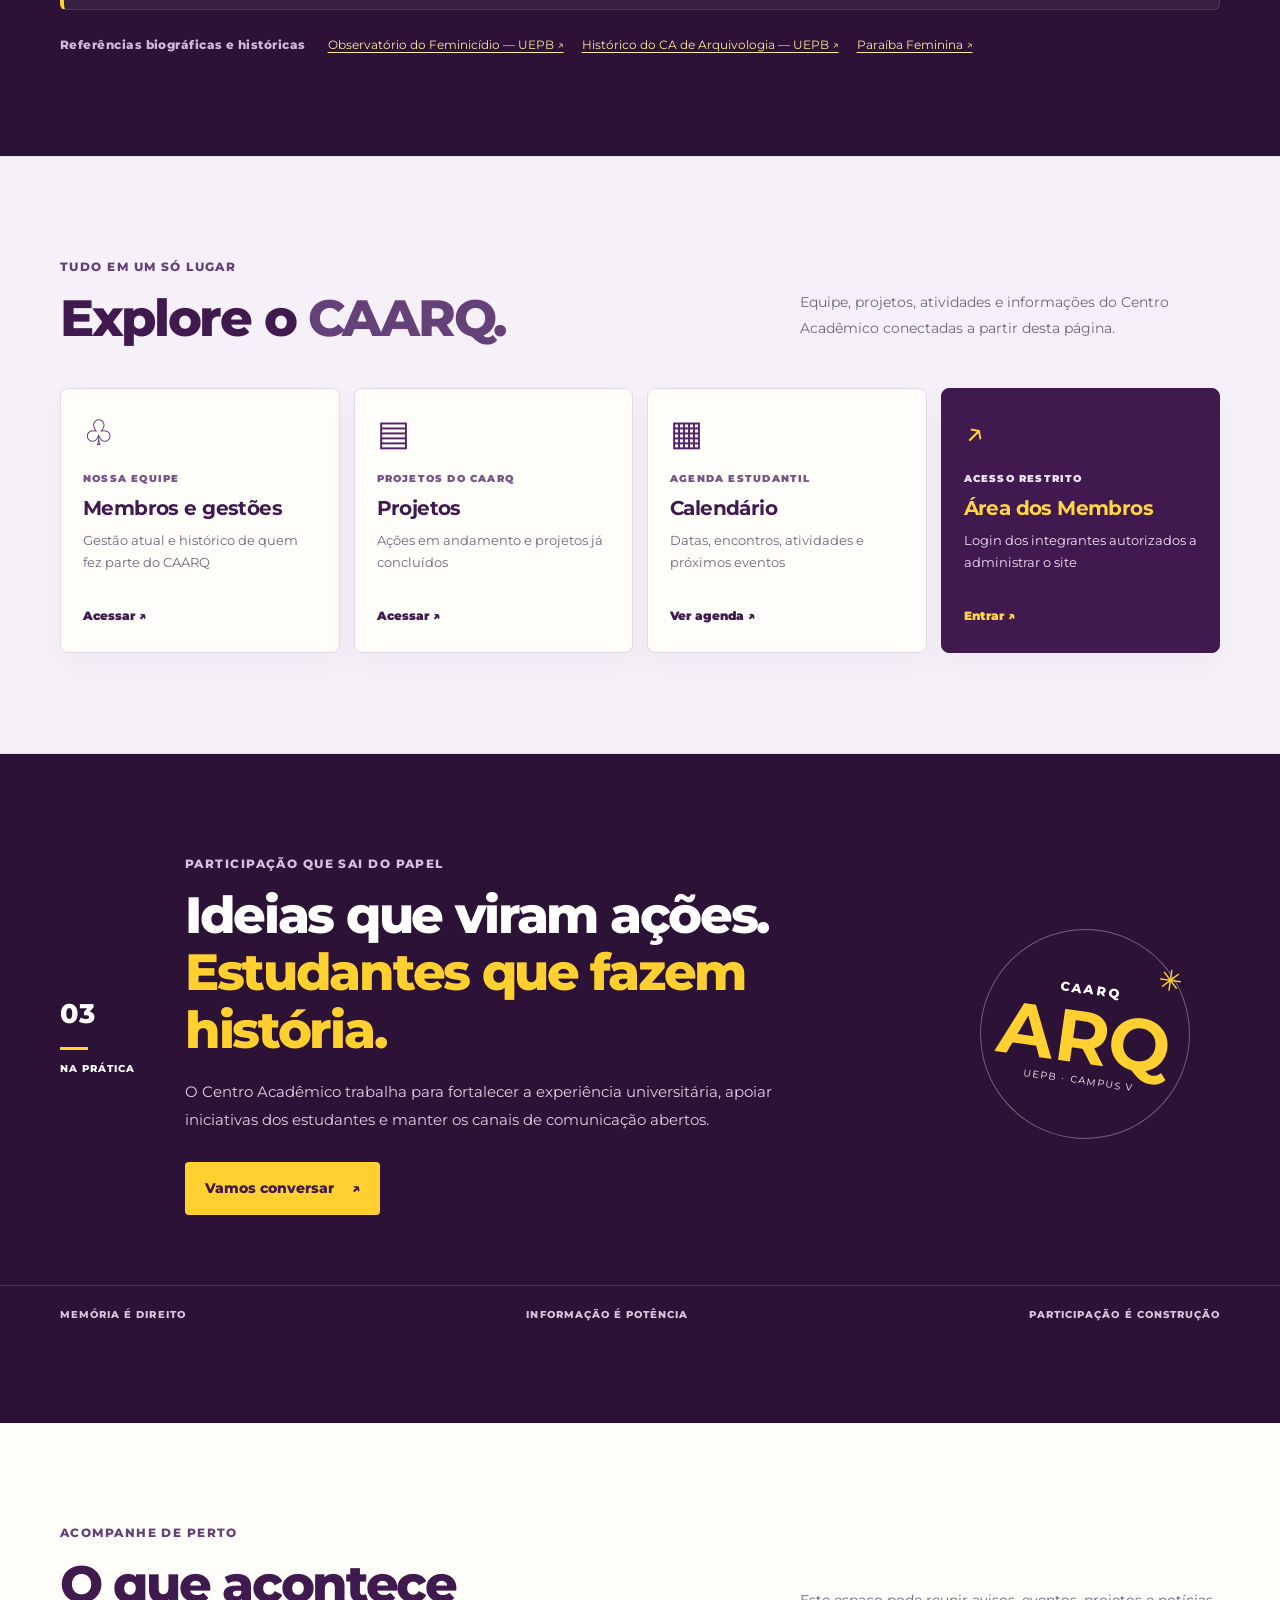
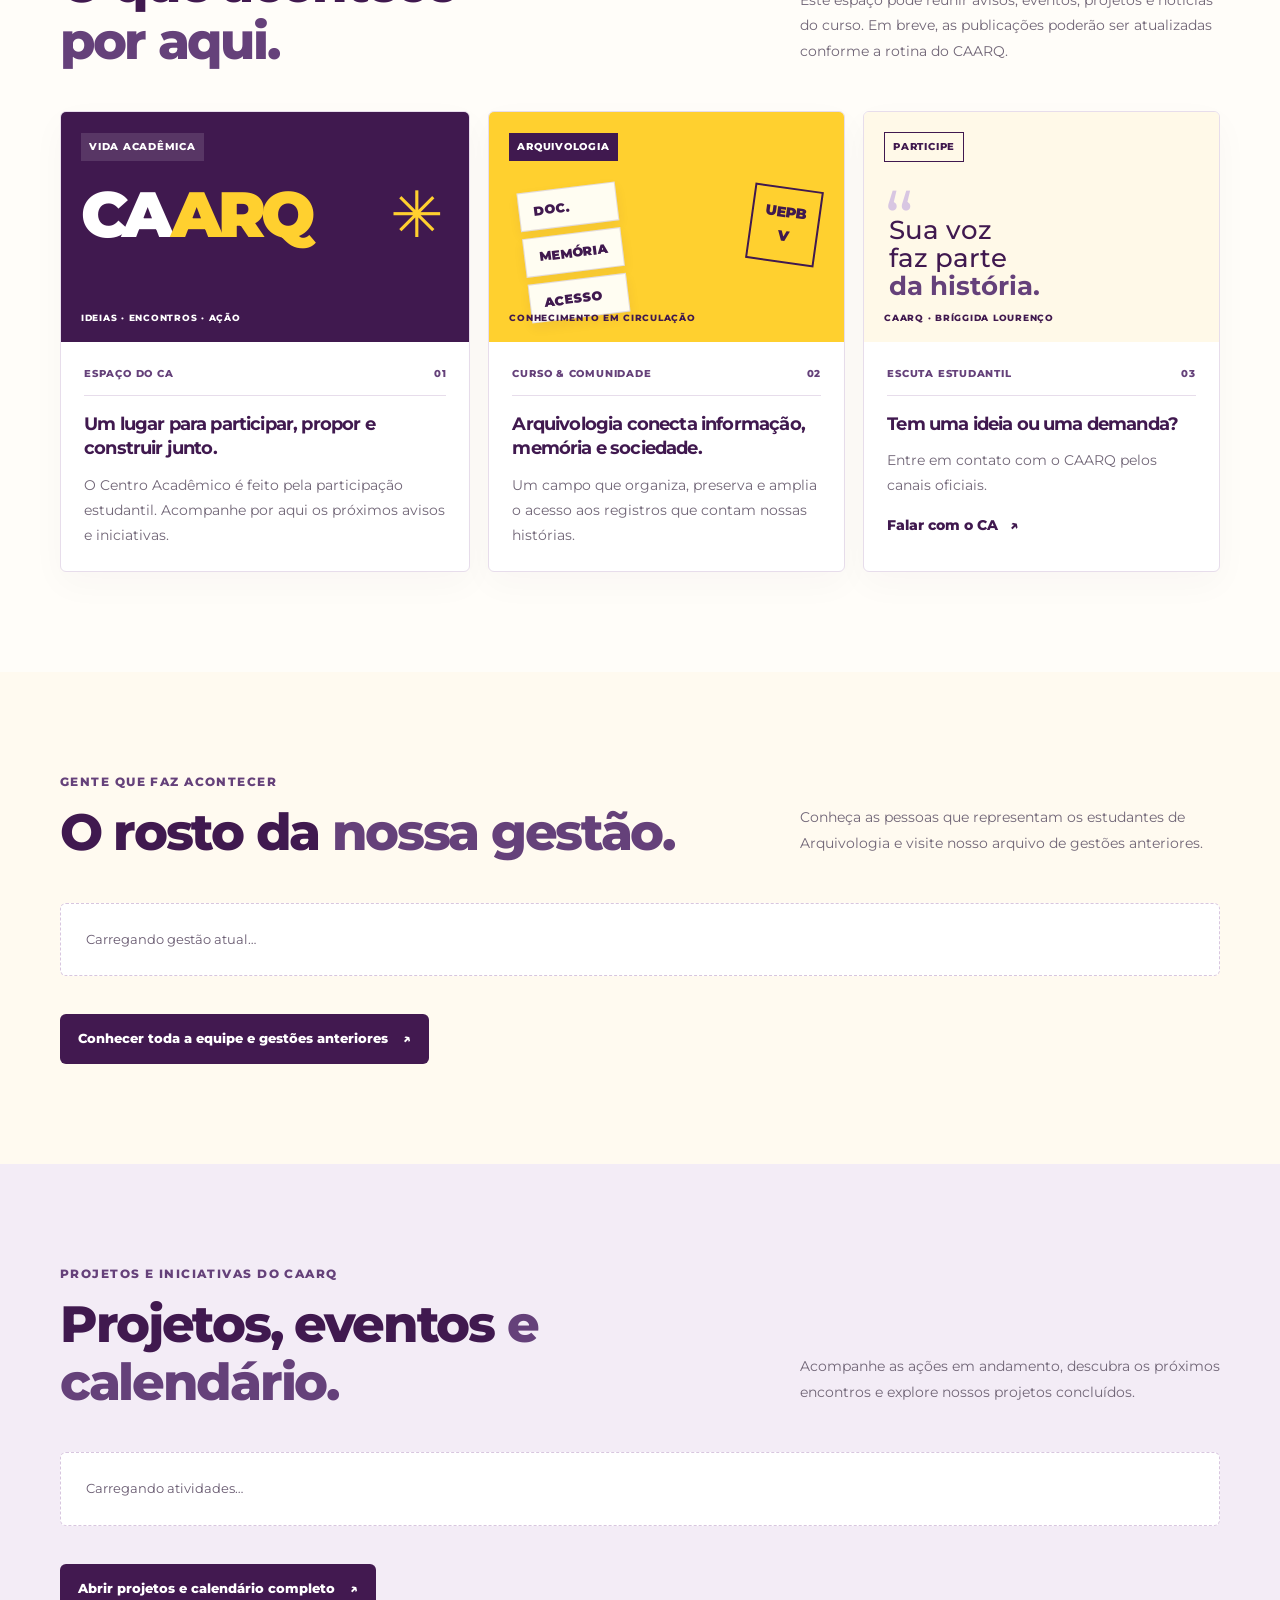
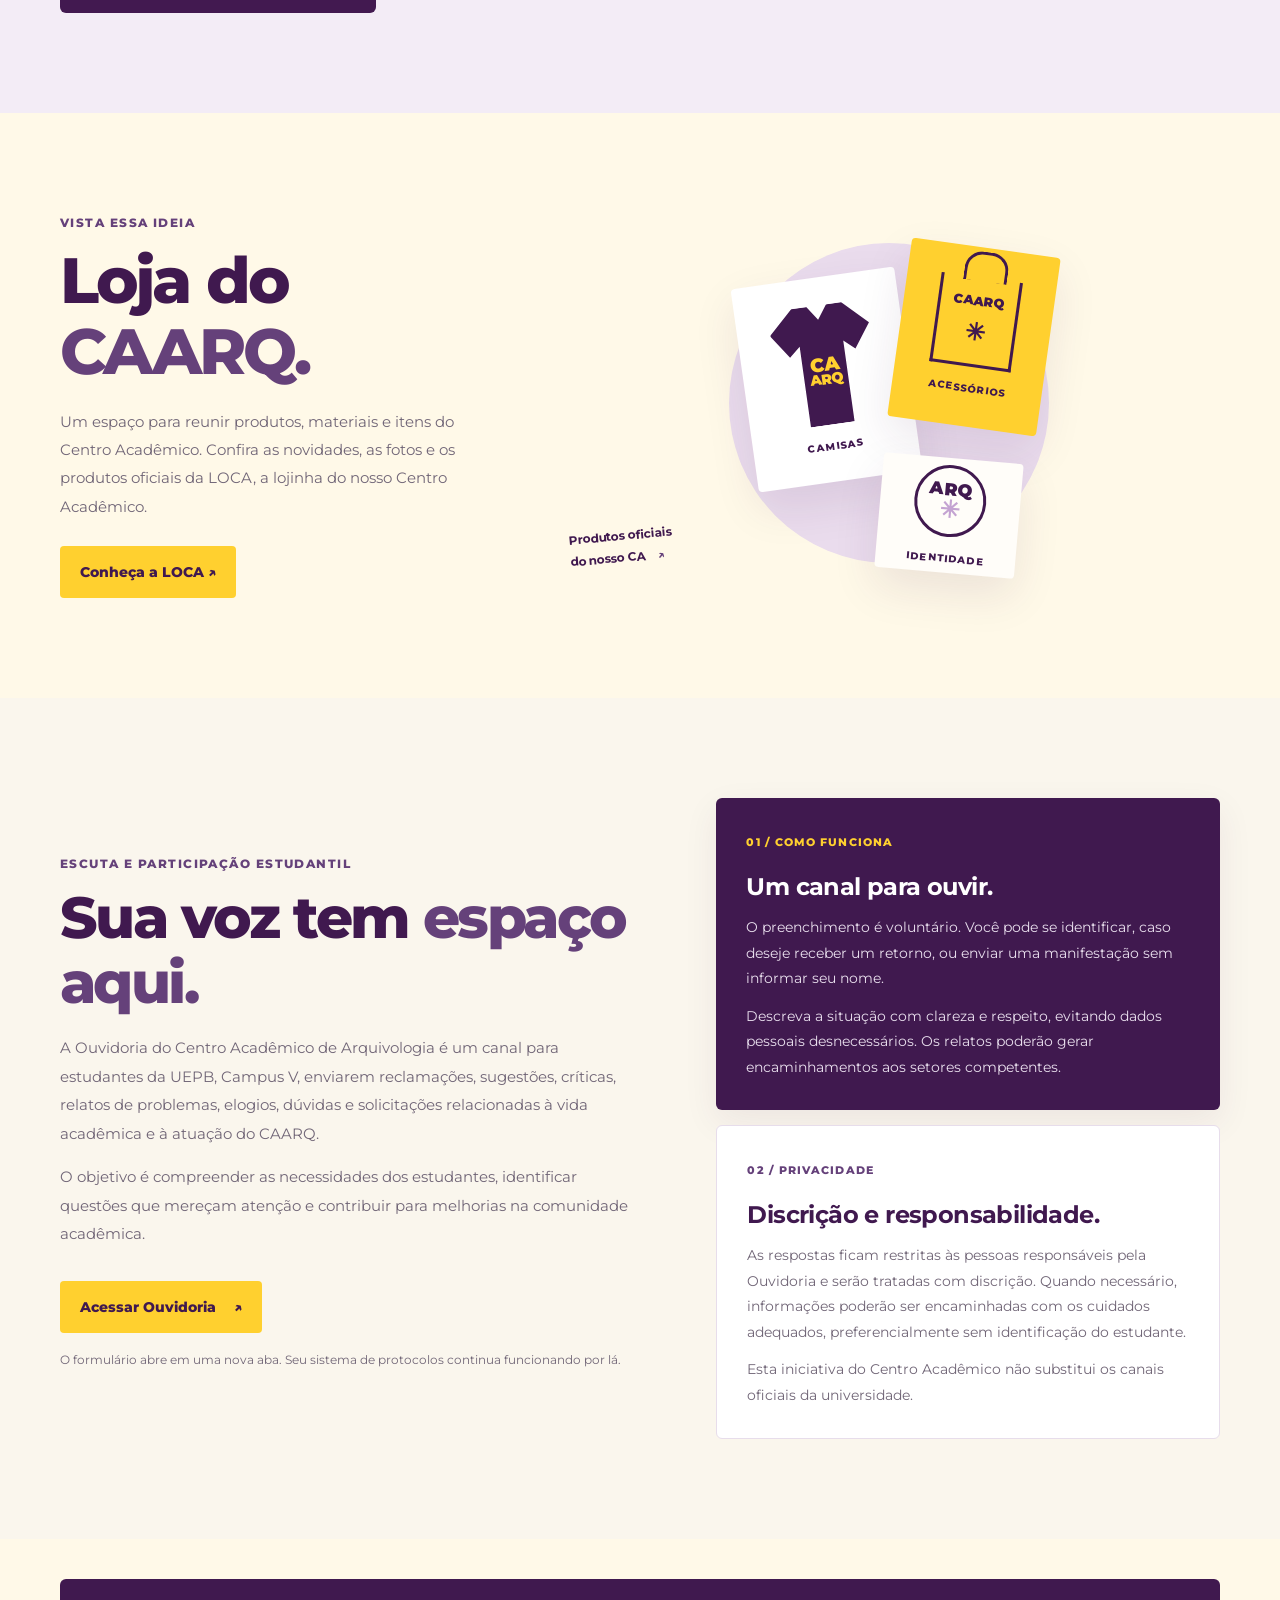
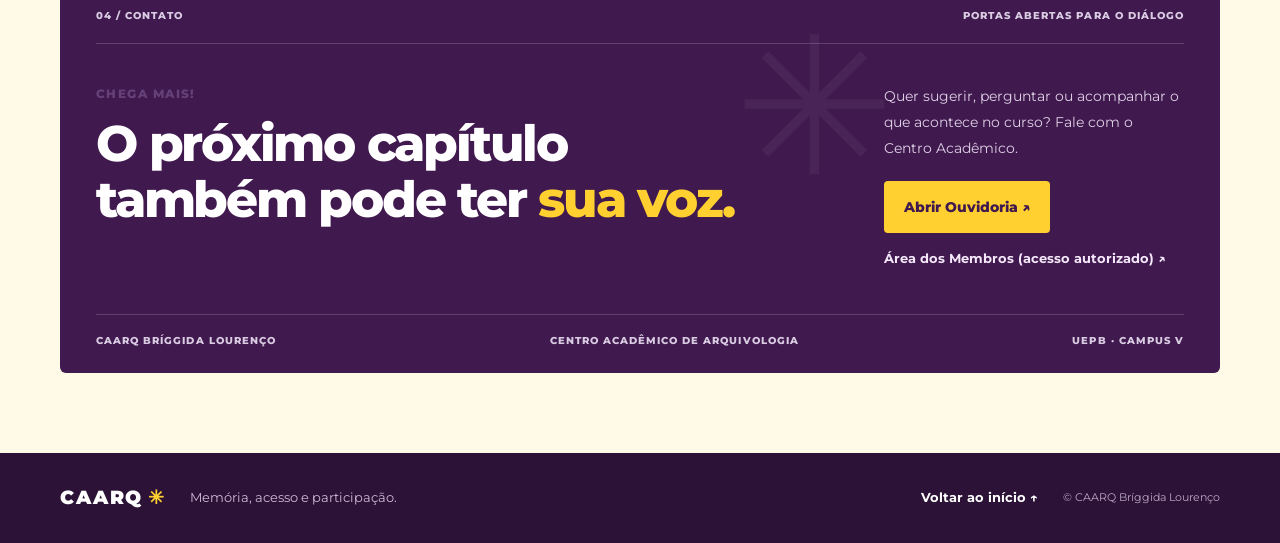
==== commit c29af70f: "Add files via upload" ====
--- a/index.html
+++ b/index.html
@@ -1,243 +1,243 @@
-<!doctype html>
-
-
-<html lang="pt-BR">
-<head>
-<meta charset="utf-8"/>
-<meta content="width=device-width, initial-scale=1" name="viewport"/>
-<meta content="#40194f" name="theme-color"/>
-<meta content="CAARQ Bríggida Lourenço — Centro Acadêmico de Arquivologia da UEPB, Campus V." name="description"/>
-<title>CAARQ Bríggida Lourenço | Arquivologia UEPB</title>
-<link href="https://fonts.googleapis.com" rel="preconnect"/>
-<link crossorigin="" href="https://fonts.gstatic.com" rel="preconnect"/>
-<link href="https://fonts.googleapis.com/css2?family=Montserrat:wght@400;500;600;700;800;900&amp;display=swap" rel="stylesheet"/>
-<link href="style.css?v=16-resgate" rel="stylesheet"/>
-</head>
-<body>
-<div class="announcement"><span class="announcement-dot"></span> Centro Acadêmico de Arquivologia · UEPB Campus V</div>
-<header class="site-header">
-<div class="container nav-wrap">
-<a aria-label="CAARQ — início" class="brand" href="#inicio">
-<img alt="Logo oficial do CAARQ" onerror="this.onerror=null;this.src='assets/logo-caarq.png'" src="logo-caarq.png"/>
-<span><strong>CAARQ</strong><small>Bríggida Lourenço</small></span>
-</a>
-<button aria-controls="mainNav" aria-expanded="false" class="menu-toggle" id="menuToggle">☰ <span>Menu</span></button>
-<nav aria-label="Navegação principal" class="main-nav" id="mainNav"><a href="#inicio">Início</a><a href="#sobre">Quem somos</a><a href="membros/">Membros</a><a href="projetos/">Projetos</a><a href="projetos/#calendario">Calendário</a><a href="loca/">Loja</a><a href="#ouvidoria">Ouvidoria</a><a class="nav-cta" href="admin/">Área dos Membros ↗</a></nav>
-</div>
-</header>
-<main>
-<section class="hero" id="inicio">
-<div class="hero-grid"></div>
-<div class="hero-orbit orbit-one"></div><div class="hero-orbit orbit-two"></div>
-<div class="container hero-layout">
-<div class="hero-copy">
-<div class="eyebrow"><span class="eyebrow-line"></span><span id="homeKicker">Memória · Acesso · Participação</span></div>
-<h1><span id="homeTitleFirst">Guardar memórias.</span><br/><em id="homeTitleAccent">Transformar</em> <span id="homeTitleLast">futuros.</span></h1>
-<p class="hero-lead" id="homeDescription">Somos o Centro Acadêmico de Arquivologia da UEPB, Campus V. Um espaço de representação estudantil, diálogo e construção coletiva.</p>
-<div class="hero-actions">
-<a class="button button-yellow" href="#sobre">Conheça o CAARQ <span>↓</span></a>
-<a class="text-link" href="#atuacao">O que fazemos <span>↗</span></a>
-<a class="text-link" href="projetos/#calendario">Próximos eventos ↗</a></div>
-<div class="hero-note"><span class="note-symbol">✳</span><span>Uma história feita por estudantes,<br/>com estudantes e para estudantes.</span></div>
-</div>
-<div aria-label="Composição gráfica inspirada em arquivos, documentos e memória" class="hero-art">
-<div class="art-backdrop"></div>
-<div class="art-label label-top">CAARQ · ARQUIVOLOGIA <span>01 / 03</span></div>
-<div class="folder folder-back"><div class="folder-tab"></div><div class="folder-lines"></div></div>
-<div class="document document-back"><span class="doc-stamp">UEPB</span><div class="doc-rule"></div><div class="doc-rule short"></div><div class="doc-rule"></div><div class="doc-rule medium"></div><div class="doc-seal">✳</div></div>
-<div class="document document-front"><div class="doc-topline"><span>CAARQ</span><span>BL · 2026</span></div><div class="doc-title">MEMÓRIA<br/><b>EM MOVIMENTO</b></div><div class="doc-rule"></div><div class="doc-rule medium"></div><div class="doc-rule short"></div><img alt="" class="doc-logo" loading="eager" src="logo-caarq.png"/><div class="doc-footer"><span>ARQUIVOLOGIA</span><span>UEPB · CAMPUS V</span></div></div>
-<div class="yellow-disc"><span>✳</span></div>
-<div class="art-caption"><span class="caption-mark">⌁</span> Cada documento guarda<br/>um pedaço do mundo.</div>
-<div class="art-label label-bottom">CAARQ BRÍGGIDA LOURENÇO <span>2026</span></div>
-</div>
-</div>
-<div class="hero-bottomline"><div class="container"><span>REPRESENTAÇÃO ESTUDANTIL</span><span class="line"></span><span>ARQUIVOLOGIA · UEPB</span></div></div>
-</section>
-<section aria-labelledby="aboutTitle" class="intro about-section section-pad" id="sobre">
-<div class="container">
-<div class="about-topline">
-<div class="section-index"><span>01</span><i></i><small>QUEM SOMOS</small></div>
-<div class="about-heading">
-<p class="kicker">Prazer, somos o CAARQ!</p>
-<h2 id="aboutTitle">Quem ou o que é o <span>CAARQ — Bríggida Lourenço?</span></h2>
-</div>
-<div class="about-aside-note"><span aria-hidden="true" class="about-asterisk">✳</span><span>Um Centro Acadêmico feito<br/>por estudantes, para estudantes.</span></div>
-</div>
-<div class="about-body">
-<div class="about-copy">
-<p class="about-opening"><strong>Calma! Calma!</strong> O CAARQ não é nenhuma organização superinalcançável e secreta. <em>Pelo contrário!</em></p>
-<p>Somos a representação estudantil do curso de <strong>Arquivologia da Universidade Estadual da Paraíba (UEPB), Campus V</strong>. Somos estudantes que compartilham o compromisso com a formação acadêmica, a valorização da Arquivologia e a construção de uma universidade mais participativa, democrática e acolhedora.</p>
-<p>O Centro Acadêmico é um espaço de representatividade, diálogo, organização coletiva e transformação. É onde as vozes dos estudantes podem ser ouvidas, suas demandas podem ganhar força e suas ideias podem se transformar em iniciativas que contribuam para a vida universitária.</p>
-</div>
-<aside aria-label="Você também faz parte do CAARQ" class="about-student-card">
-<span aria-hidden="true" class="about-card-mark">“</span>
-<p>O Centro Acadêmico de Arquivologia é feito de pessoas como <strong>você!</strong></p>
-<span>Estudantes de Arquivologia com ideias, visões e perspectivas para ampliar e fortalecer o nosso curso.</span>
-<a href="membros/">Conheça quem faz parte <span aria-hidden="true">↗</span></a>
-</aside>
-</div>
-<div class="values-row about-values">
-<article class="value-card value-purple"><span class="value-number">01 /</span><span aria-hidden="true" class="value-icon">⌘</span><h3>Representar</h3><p>Levar as demandas dos estudantes aos espaços de diálogo e decisão.</p></article>
-<article class="value-card value-yellow"><span class="value-number">02 /</span><span aria-hidden="true" class="value-icon">✳</span><h3>Conectar</h3><p>Criar oportunidades de convivência, troca e colaboração.</p></article>
-<article class="value-card value-cream"><span class="value-number">03 /</span><span aria-hidden="true" class="value-icon">▤</span><h3>Preservar</h3><p>Valorizar a Arquivologia, a memória e o acesso à informação.</p></article>
-</div>
-</div>
-</section>
-<section aria-labelledby="tributeTitle" class="tribute section-pad" id="briggida">
-<div class="container">
-<div class="tribute-intro">
-<div class="section-index light"><span>02</span><i></i><small>NOSSA MEMÓRIA</small></div>
-<div>
-<p class="kicker kicker-light">Uma homenagem que é também compromisso</p>
-<h2 id="tributeTitle">Por que o nome <em>CAARQ Bríggida Lourenço?</em></h2>
-<p>O nome do nosso Centro Acadêmico homenageia a professora <strong>Bríggida Rosely de Azevêdo Lourenço</strong>, que lecionou no curso de Arquivologia da UEPB, Campus V, em João Pessoa.</p>
-</div>
-</div>
-<div class="tribute-grid">
-<figure class="tribute-photo">
-<div class="tribute-picture">
-<span aria-hidden="true" class="tribute-picture-mark">✳</span>
-<img alt="Fotografia da professora Bríggida Rosely de Azevêdo Lourenço, sorrindo" height="336" loading="lazy" src="professora-briggida.png" width="448"/>
-</div>
-<figcaption><strong>Bríggida Rosely de Azevêdo Lourenço</strong><span>13 de julho de 1983 — 19 de junho de 2012</span></figcaption>
-</figure>
-<div class="tribute-story">
-<h3>Conheça a professora que dá nome ao nosso Centro Acadêmico</h3>
-<p>Nascida em 13 de julho de 1983, Bríggida formou-se em <strong>Biblioteconomia pela Universidade Federal da Paraíba (UFPB)</strong> e concluiu o <strong>mestrado em Ciência da Informação em 2011</strong>. Foi professora substituta de Arquivologia na UEPB, em João Pessoa, e é lembrada por sua dedicação à educação e pelo carinho com que tratava as pessoas.</p>
-<p>Em <strong>19 de junho de 2012</strong>, sua vida foi interrompida aos 28 anos, vítima de feminicídio cometido por seu ex-companheiro. Sua morte mobilizou familiares, colegas, estudantes e a comunidade acadêmica na luta por justiça e no enfrentamento da violência contra as mulheres.</p>
-<p>Em <strong>2014</strong>, o Centro Acadêmico de Arquivologia da UEPB foi fundado levando seu nome. A homenagem preserva sua memória e reafirma nosso compromisso com a vida, a dignidade, os direitos das mulheres e o combate à violência de gênero.</p>
-</div>
-</div>
-<div class="tribute-closing">
-<span aria-hidden="true" class="tribute-star">✳</span>
-<div>
-<h3>Uma história que continua presente.</h3>
-<p>Ao levar o nome de Bríggida, reconhecemos que a Arquivologia não trata apenas de documentos, mas também de <strong>memória, identidade, história e direito à verdade.</strong> Sua lembrança permanece no nosso espaço universitário e no compromisso com uma sociedade mais justa.</p>
-</div>
-</div>
-<div class="tribute-sources">
-<span>Referências biográficas e históricas</span>
-<a href="https://observatoriodofeminicidio.uepb.edu.br/professora-briggida-rosely-de-azevedo-lourenco/" rel="noopener noreferrer" target="_blank">Observatório do Feminicídio — UEPB ↗</a>
-<a href="https://centros.uepb.edu.br/ccbsa/ca-arquivologia/" rel="noopener noreferrer" target="_blank">Histórico do CA de Arquivologia — UEPB ↗</a>
-<a href="https://paraibafeminina.com.br/tag/briggida/" rel="noopener noreferrer" target="_blank">Paraíba Feminina ↗</a>
-</div>
-</div>
-</section>
-<section aria-labelledby="portalTitle" class="portal section-pad" id="explorar">
-<div class="container">
-<div class="section-heading portal-head"><div><p class="kicker">Tudo em um só lugar</p><h2 id="portalTitle">Explore o <span>CAARQ.</span></h2></div><p class="heading-side">Equipe, projetos, atividades e informações do Centro Acadêmico conectadas a partir desta página.</p></div>
-<div class="portal-grid">
-<a class="portal-card" href="membros/"><span aria-hidden="true" class="portal-glyph">♧</span><span class="portal-tag">NOSSA EQUIPE</span><strong>Membros e gestões</strong><small>Gestão atual e histórico de quem fez parte do CAARQ</small><span class="portal-arrow">Acessar ↗</span></a>
-<a class="portal-card" href="projetos/"><span aria-hidden="true" class="portal-glyph">▤</span><span class="portal-tag">PROJETOS DO CAARQ</span><strong>Projetos</strong><small>Ações em andamento e projetos já concluídos</small><span class="portal-arrow">Acessar ↗</span></a>
-<a class="portal-card" href="projetos/#calendario"><span aria-hidden="true" class="portal-glyph">▦</span><span class="portal-tag">AGENDA ESTUDANTIL</span><strong>Calendário</strong><small>Datas, encontros, atividades e próximos eventos</small><span class="portal-arrow">Ver agenda ↗</span></a>
-<a class="portal-card portal-card-admin" href="admin/"><span aria-hidden="true" class="portal-glyph">↗</span><span class="portal-tag">ACESSO RESTRITO</span><strong>Área dos Membros</strong><small>Login dos integrantes autorizados a administrar o site</small><span class="portal-arrow">Entrar ↗</span></a>
-</div>
-</div>
-</section>
-<section class="manifesto section-pad" id="atuacao">
-<div class="container manifesto-layout">
-<div class="section-index light"><span>03</span><i></i><small>NA PRÁTICA</small></div>
-<div class="manifesto-copy">
-<p class="kicker kicker-light">Participação que sai do papel</p>
-<h2>Ideias que viram ações.<br/><em>Estudantes que fazem história.</em></h2>
-<p class="manifesto-lead">O Centro Acadêmico trabalha para fortalecer a experiência universitária, apoiar iniciativas dos estudantes e manter os canais de comunicação abertos.</p>
-<a class="button button-yellow" href="#ouvidoria">Vamos conversar <span>↗</span></a>
-</div>
-<div class="manifesto-stamp"><span>CAARQ</span><b>ARQ</b><small>UEPB · CAMPUS V</small><i>✳</i></div>
-</div>
-<div class="manifesto-footer"><div class="container"><span>MEMÓRIA É DIREITO</span><span>INFORMAÇÃO É POTÊNCIA</span><span>PARTICIPAÇÃO É CONSTRUÇÃO</span></div></div>
-</section>
-<section class="news section-pad" id="novidades">
-<div class="container">
-<div class="section-heading">
-<div><p class="kicker">Acompanhe de perto</p><h2>O que acontece<br/><span>por aqui.</span></h2></div>
-<p class="heading-side">Este espaço pode reunir avisos, eventos, projetos e notícias do curso. Em breve, as publicações poderão ser atualizadas conforme a rotina do CAARQ.</p>
-</div>
-<div class="news-grid">
-<article class="news-card news-feature">
-<div class="news-visual visual-purple"><span class="visual-chip">VIDA ACADÊMICA</span><div class="visual-big-type">CA<span>ARQ</span></div><div class="visual-spark">✳</div><div class="visual-bottom">IDEIAS · ENCONTROS · AÇÃO</div></div>
-<div class="news-card-content"><div class="card-meta"><span>ESPAÇO DO CA</span><span>01</span></div><h3>Um lugar para participar, propor e construir junto.</h3><p>O Centro Acadêmico é feito pela participação estudantil. Acompanhe por aqui os próximos avisos e iniciativas.</p></div>
-</article>
-<article class="news-card">
-<div class="news-visual visual-yellow"><span class="visual-chip chip-dark">ARQUIVOLOGIA</span><div class="file-stack"><span>DOC.</span><span>MEMÓRIA</span><span>ACESSO</span></div><div class="visual-stamp">UEPB<br/>V</div><div class="visual-bottom dark-text">CONHECIMENTO EM CIRCULAÇÃO</div></div>
-<div class="news-card-content"><div class="card-meta"><span>CURSO &amp; COMUNIDADE</span><span>02</span></div><h3>Arquivologia conecta informação, memória e sociedade.</h3><p>Um campo que organiza, preserva e amplia o acesso aos registros que contam nossas histórias.</p></div>
-</article>
-<article class="news-card news-small">
-<div class="news-visual visual-cream"><span class="visual-chip chip-outline">PARTICIPE</span><div class="quote-mark">“</div><div class="quote-copy">Sua voz<br/>faz parte<br/><b>da história.</b></div><div class="visual-bottom">CAARQ · BRÍGGIDA LOURENÇO</div></div>
-<div class="news-card-content"><div class="card-meta"><span>ESCUTA ESTUDANTIL</span><span>03</span></div><h3>Tem uma ideia ou uma demanda?</h3><p>Entre em contato com o CAARQ pelos canais oficiais.</p><a class="arrow-link" href="#ouvidoria">Falar com o CA <span>↗</span></a></div>
-</article>
-</div>
-</div>
-</section>
-<section class="home-team section-pad" id="equipe">
-<div class="container">
-<div class="section-heading">
-<div><p class="kicker">Gente que faz acontecer</p><h2>O rosto da <span>nossa gestão.</span></h2></div>
-<p class="heading-side">Conheça as pessoas que representam os estudantes de Arquivologia e visite nosso arquivo de gestões anteriores.</p>
-</div>
-<div aria-live="polite" class="home-card-grid" id="homeTeamCards"><p class="home-status">Carregando gestão atual…</p></div>
-<a class="home-more" href="membros/">Conhecer toda a equipe e gestões anteriores <span>↗</span></a>
-</div>
-</section>
-<section class="home-projects section-pad" id="projetos-resumo">
-<div class="container">
-<div class="section-heading"><div><p class="kicker">Projetos e iniciativas do CAARQ</p><h2>Projetos, eventos <span>e calendário.</span></h2></div>
-<p class="heading-side">Acompanhe as ações em andamento, descubra os próximos encontros e explore nossos projetos concluídos.</p></div>
-<div aria-live="polite" class="home-card-grid" id="homeProjectCards"><p class="home-status">Carregando atividades…</p></div>
-<a class="home-more" href="projetos/">Abrir projetos e calendário completo <span>↗</span></a>
-</div>
-</section>
-<section class="shop section-pad" id="loja">
-<div class="container shop-layout">
-<div class="shop-copy">
-<p class="kicker">Vista essa ideia</p>
-<h2>Loja do<br/><span>CAARQ.</span></h2>
-<p>Um espaço para reunir produtos, materiais e itens do Centro Acadêmico. Confira as novidades, as fotos e os produtos oficiais da LOCA, a lojinha do nosso Centro Acadêmico.</p>
-<a class="button button-yellow" href="loca/">Conheça a LOCA ↗</a>
-</div>
-<div class="shop-art">
-<div class="shop-circle"></div><div class="shop-card card-shirt"><div class="shirt-shape">CA<br/><small>ARQ</small></div><span>CAMISAS</span></div>
-<div class="shop-card card-tote"><div class="tote-shape"><span>CAARQ</span><i>✳</i></div><span>ACESSÓRIOS</span></div>
-<div class="shop-card card-sticker"><div class="sticker-shape">ARQ<span>✳</span></div><span>IDENTIDADE</span></div>
-<div class="shop-note">Produtos oficiais<br/>do nosso CA <b>↗</b></div>
-</div>
-</div>
-</section>
-<section aria-labelledby="ouvidoriaTitle" class="ombudsman section-pad" id="ouvidoria">
-<div class="container ombudsman-layout">
-<div class="ombudsman-intro">
-<p class="kicker">Escuta e participação estudantil</p>
-<h2 id="ouvidoriaTitle">Sua voz tem <span>espaço aqui.</span></h2>
-<p>A Ouvidoria do Centro Acadêmico de Arquivologia é um canal para estudantes da UEPB, Campus V, enviarem reclamações, sugestões, críticas, relatos de problemas, elogios, dúvidas e solicitações relacionadas à vida acadêmica e à atuação do CAARQ.</p>
-<p>O objetivo é compreender as necessidades dos estudantes, identificar questões que mereçam atenção e contribuir para melhorias na comunidade acadêmica.</p>
-<a aria-label="Abrir o formulário de Ouvidoria do CAARQ em nova aba" class="button button-yellow ombudsman-button" href="https://docs.google.com/forms/d/e/1FAIpQLSclHqSoj0EodAkc5LVKFrtazxW5RhyfcU2S7VLyNpTp7NGKlg/viewform" rel="noopener noreferrer" target="_blank">Acessar Ouvidoria <span aria-hidden="true">↗</span></a>
-<p class="ombudsman-hint">O formulário abre em uma nova aba. Seu sistema de protocolos continua funcionando por lá.</p>
-</div>
-<div class="ombudsman-info">
-<div class="ombudsman-card">
-<span class="ombudsman-num">01 / COMO FUNCIONA</span>
-<h3>Um canal para ouvir.</h3>
-<p>O preenchimento é voluntário. Você pode se identificar, caso deseje receber um retorno, ou enviar uma manifestação sem informar seu nome.</p>
-<p>Descreva a situação com clareza e respeito, evitando dados pessoais desnecessários. Os relatos poderão gerar encaminhamentos aos setores competentes.</p>
-</div>
-<div class="ombudsman-card ombudsman-card-muted">
-<span class="ombudsman-num">02 / PRIVACIDADE</span>
-<h3>Discrição e responsabilidade.</h3>
-<p>As respostas ficam restritas às pessoas responsáveis pela Ouvidoria e serão tratadas com discrição. Quando necessário, informações poderão ser encaminhadas com os cuidados adequados, preferencialmente sem identificação do estudante.</p>
-<p>Esta iniciativa do Centro Acadêmico não substitui os canais oficiais da universidade.</p>
-</div>
-</div>
-</div>
-</section>
-<section class="contact section-pad" id="contato">
-<div class="container contact-panel">
-<div class="contact-top"><span>04 / CONTATO</span><span>PORTAS ABERTAS PARA O DIÁLOGO</span></div>
-<div class="contact-main"><div><p class="kicker kicker-light">Chega mais!</p><h2>O próximo capítulo<br/>também pode ter <em>sua voz.</em></h2></div><div class="contact-action"><p>Quer sugerir, perguntar ou acompanhar o que acontece no curso? Fale com o Centro Acadêmico.</p><a class="button button-yellow" href="https://docs.google.com/forms/d/e/1FAIpQLSclHqSoj0EodAkc5LVKFrtazxW5RhyfcU2S7VLyNpTp7NGKlg/viewform" rel="noopener noreferrer" target="_blank">Abrir Ouvidoria ↗</a><a class="contact-email" href="admin/" target="_self">Área dos Membros (acesso autorizado) ↗</a></div></div>
-<div class="contact-bottom"><span>CAARQ BRÍGGIDA LOURENÇO</span><span>CENTRO ACADÊMICO DE ARQUIVOLOGIA</span><span>UEPB · CAMPUS V</span></div>
-</div>
-</section>
-</main>
-<footer class="site-footer"><div class="container footer-inner"><a class="footer-brand" href="#inicio">CAARQ<span>✳</span></a><p>Memória, acesso e participação.</p><a href="#inicio">Voltar ao início ↑</a><small>© <span id="year"></span> CAARQ Bríggida Lourenço</small></div></footer>
-<script src="script.js?v=16-resgate" type="module"></script>
-</body>
+<!doctype html>
+
+
+<html lang="pt-BR">
+<head>
+<meta charset="utf-8"/>
+<meta content="width=device-width, initial-scale=1" name="viewport"/>
+<meta content="#40194f" name="theme-color"/>
+<meta content="CAARQ Bríggida Lourenço — Centro Acadêmico de Arquivologia da UEPB, Campus V." name="description"/>
+<title>CAARQ Bríggida Lourenço | Arquivologia UEPB</title>
+<link href="https://fonts.googleapis.com" rel="preconnect"/>
+<link crossorigin="" href="https://fonts.gstatic.com" rel="preconnect"/>
+<link href="https://fonts.googleapis.com/css2?family=Montserrat:wght@400;500;600;700;800;900&amp;display=swap" rel="stylesheet"/>
+<link href="style.css?v=16-resgate" rel="stylesheet"/>
+</head>
+<body>
+<div class="announcement"><span class="announcement-dot"></span> Centro Acadêmico de Arquivologia · UEPB Campus V</div>
+<header class="site-header">
+<div class="container nav-wrap">
+<a aria-label="CAARQ — início" class="brand" href="#inicio">
+<img alt="Logo oficial do CAARQ" onerror="this.onerror=null;this.src='assets/logo-caarq.png'" src="logo-caarq.png"/>
+<span><strong>CAARQ</strong><small>Bríggida Lourenço</small></span>
+</a>
+<button aria-controls="mainNav" aria-expanded="false" class="menu-toggle" id="menuToggle">☰ <span>Menu</span></button>
+<nav aria-label="Navegação principal" class="main-nav" id="mainNav"><a href="#inicio">Início</a><a href="#sobre">Quem somos</a><a href="membros/">Membros</a><a href="projetos/">Projetos</a><a href="projetos/#calendario">Calendário</a><a href="loca/">Loja</a><a href="novidades/">Novidades</a><a href="#ouvidoria">Ouvidoria</a><a class="nav-cta" href="admin/">Área dos Membros ↗</a></nav>
+</div>
+</header>
+<main>
+<section class="hero" id="inicio">
+<div class="hero-grid"></div>
+<div class="hero-orbit orbit-one"></div><div class="hero-orbit orbit-two"></div>
+<div class="container hero-layout">
+<div class="hero-copy">
+<div class="eyebrow"><span class="eyebrow-line"></span><span id="homeKicker">Memória · Acesso · Participação</span></div>
+<h1><span id="homeTitleFirst">Guardar memórias.</span><br/><em id="homeTitleAccent">Transformar</em> <span id="homeTitleLast">futuros.</span></h1>
+<p class="hero-lead" id="homeDescription">Somos o Centro Acadêmico de Arquivologia da UEPB, Campus V. Um espaço de representação estudantil, diálogo e construção coletiva.</p>
+<div class="hero-actions">
+<a class="button button-yellow" href="#sobre">Conheça o CAARQ <span>↓</span></a>
+<a class="text-link" href="#atuacao">O que fazemos <span>↗</span></a>
+<a class="text-link" href="projetos/#calendario">Próximos eventos ↗</a></div>
+<div class="hero-note"><span class="note-symbol">✳</span><span>Uma história feita por estudantes,<br/>com estudantes e para estudantes.</span></div>
+</div>
+<div aria-label="Composição gráfica inspirada em arquivos, documentos e memória" class="hero-art">
+<div class="art-backdrop"></div>
+<div class="art-label label-top">CAARQ · ARQUIVOLOGIA <span>01 / 03</span></div>
+<div class="folder folder-back"><div class="folder-tab"></div><div class="folder-lines"></div></div>
+<div class="document document-back"><span class="doc-stamp">UEPB</span><div class="doc-rule"></div><div class="doc-rule short"></div><div class="doc-rule"></div><div class="doc-rule medium"></div><div class="doc-seal">✳</div></div>
+<div class="document document-front"><div class="doc-topline"><span>CAARQ</span><span>BL · 2026</span></div><div class="doc-title">MEMÓRIA<br/><b>EM MOVIMENTO</b></div><div class="doc-rule"></div><div class="doc-rule medium"></div><div class="doc-rule short"></div><img alt="" class="doc-logo" loading="eager" src="logo-caarq.png"/><div class="doc-footer"><span>ARQUIVOLOGIA</span><span>UEPB · CAMPUS V</span></div></div>
+<div class="yellow-disc"><span>✳</span></div>
+<div class="art-caption"><span class="caption-mark">⌁</span> Cada documento guarda<br/>um pedaço do mundo.</div>
+<div class="art-label label-bottom">CAARQ BRÍGGIDA LOURENÇO <span>2026</span></div>
+</div>
+</div>
+<div class="hero-bottomline"><div class="container"><span>REPRESENTAÇÃO ESTUDANTIL</span><span class="line"></span><span>ARQUIVOLOGIA · UEPB</span></div></div>
+</section>
+<section aria-labelledby="aboutTitle" class="intro about-section section-pad" id="sobre">
+<div class="container">
+<div class="about-topline">
+<div class="section-index"><span>01</span><i></i><small>QUEM SOMOS</small></div>
+<div class="about-heading">
+<p class="kicker">Prazer, somos o CAARQ!</p>
+<h2 id="aboutTitle">Quem ou o que é o <span>CAARQ — Bríggida Lourenço?</span></h2>
+</div>
+<div class="about-aside-note"><span aria-hidden="true" class="about-asterisk">✳</span><span>Um Centro Acadêmico feito<br/>por estudantes, para estudantes.</span></div>
+</div>
+<div class="about-body">
+<div class="about-copy">
+<p class="about-opening"><strong>Calma! Calma!</strong> O CAARQ não é nenhuma organização superinalcançável e secreta. <em>Pelo contrário!</em></p>
+<p>Somos a representação estudantil do curso de <strong>Arquivologia da Universidade Estadual da Paraíba (UEPB), Campus V</strong>. Somos estudantes que compartilham o compromisso com a formação acadêmica, a valorização da Arquivologia e a construção de uma universidade mais participativa, democrática e acolhedora.</p>
+<p>O Centro Acadêmico é um espaço de representatividade, diálogo, organização coletiva e transformação. É onde as vozes dos estudantes podem ser ouvidas, suas demandas podem ganhar força e suas ideias podem se transformar em iniciativas que contribuam para a vida universitária.</p>
+</div>
+<aside aria-label="Você também faz parte do CAARQ" class="about-student-card">
+<span aria-hidden="true" class="about-card-mark">“</span>
+<p>O Centro Acadêmico de Arquivologia é feito de pessoas como <strong>você!</strong></p>
+<span>Estudantes de Arquivologia com ideias, visões e perspectivas para ampliar e fortalecer o nosso curso.</span>
+<a href="membros/">Conheça quem faz parte <span aria-hidden="true">↗</span></a>
+</aside>
+</div>
+<div class="values-row about-values">
+<article class="value-card value-purple"><span class="value-number">01 /</span><span aria-hidden="true" class="value-icon">⌘</span><h3>Representar</h3><p>Levar as demandas dos estudantes aos espaços de diálogo e decisão.</p></article>
+<article class="value-card value-yellow"><span class="value-number">02 /</span><span aria-hidden="true" class="value-icon">✳</span><h3>Conectar</h3><p>Criar oportunidades de convivência, troca e colaboração.</p></article>
+<article class="value-card value-cream"><span class="value-number">03 /</span><span aria-hidden="true" class="value-icon">▤</span><h3>Preservar</h3><p>Valorizar a Arquivologia, a memória e o acesso à informação.</p></article>
+</div>
+</div>
+</section>
+<section aria-labelledby="tributeTitle" class="tribute section-pad" id="briggida">
+<div class="container">
+<div class="tribute-intro">
+<div class="section-index light"><span>02</span><i></i><small>NOSSA MEMÓRIA</small></div>
+<div>
+<p class="kicker kicker-light">Uma homenagem que é também compromisso</p>
+<h2 id="tributeTitle">Por que o nome <em>CAARQ Bríggida Lourenço?</em></h2>
+<p>O nome do nosso Centro Acadêmico homenageia a professora <strong>Bríggida Rosely de Azevêdo Lourenço</strong>, que lecionou no curso de Arquivologia da UEPB, Campus V, em João Pessoa.</p>
+</div>
+</div>
+<div class="tribute-grid">
+<figure class="tribute-photo">
+<div class="tribute-picture">
+<span aria-hidden="true" class="tribute-picture-mark">✳</span>
+<img alt="Fotografia da professora Bríggida Rosely de Azevêdo Lourenço, sorrindo" height="336" loading="lazy" src="professora-briggida.png" width="448"/>
+</div>
+<figcaption><strong>Bríggida Rosely de Azevêdo Lourenço</strong><span>13 de julho de 1983 — 19 de junho de 2012</span></figcaption>
+</figure>
+<div class="tribute-story">
+<h3>Conheça a professora que dá nome ao nosso Centro Acadêmico</h3>
+<p>Nascida em 13 de julho de 1983, Bríggida formou-se em <strong>Biblioteconomia pela Universidade Federal da Paraíba (UFPB)</strong> e concluiu o <strong>mestrado em Ciência da Informação em 2011</strong>. Foi professora substituta de Arquivologia na UEPB, em João Pessoa, e é lembrada por sua dedicação à educação e pelo carinho com que tratava as pessoas.</p>
+<p>Em <strong>19 de junho de 2012</strong>, sua vida foi interrompida aos 28 anos, vítima de feminicídio cometido por seu ex-companheiro. Sua morte mobilizou familiares, colegas, estudantes e a comunidade acadêmica na luta por justiça e no enfrentamento da violência contra as mulheres.</p>
+<p>Em <strong>2014</strong>, o Centro Acadêmico de Arquivologia da UEPB foi fundado levando seu nome. A homenagem preserva sua memória e reafirma nosso compromisso com a vida, a dignidade, os direitos das mulheres e o combate à violência de gênero.</p>
+</div>
+</div>
+<div class="tribute-closing">
+<span aria-hidden="true" class="tribute-star">✳</span>
+<div>
+<h3>Uma história que continua presente.</h3>
+<p>Ao levar o nome de Bríggida, reconhecemos que a Arquivologia não trata apenas de documentos, mas também de <strong>memória, identidade, história e direito à verdade.</strong> Sua lembrança permanece no nosso espaço universitário e no compromisso com uma sociedade mais justa.</p>
+</div>
+</div>
+<div class="tribute-sources">
+<span>Referências biográficas e históricas</span>
+<a href="https://observatoriodofeminicidio.uepb.edu.br/professora-briggida-rosely-de-azevedo-lourenco/" rel="noopener noreferrer" target="_blank">Observatório do Feminicídio — UEPB ↗</a>
+<a href="https://centros.uepb.edu.br/ccbsa/ca-arquivologia/" rel="noopener noreferrer" target="_blank">Histórico do CA de Arquivologia — UEPB ↗</a>
+<a href="https://paraibafeminina.com.br/tag/briggida/" rel="noopener noreferrer" target="_blank">Paraíba Feminina ↗</a>
+</div>
+</div>
+</section>
+<section aria-labelledby="portalTitle" class="portal section-pad" id="explorar">
+<div class="container">
+<div class="section-heading portal-head"><div><p class="kicker">Tudo em um só lugar</p><h2 id="portalTitle">Explore o <span>CAARQ.</span></h2></div><p class="heading-side">Equipe, projetos, atividades e informações do Centro Acadêmico conectadas a partir desta página.</p></div>
+<div class="portal-grid">
+<a class="portal-card" href="membros/"><span aria-hidden="true" class="portal-glyph">♧</span><span class="portal-tag">NOSSA EQUIPE</span><strong>Membros e gestões</strong><small>Gestão atual e histórico de quem fez parte do CAARQ</small><span class="portal-arrow">Acessar ↗</span></a>
+<a class="portal-card" href="projetos/"><span aria-hidden="true" class="portal-glyph">▤</span><span class="portal-tag">PROJETOS DO CAARQ</span><strong>Projetos</strong><small>Ações em andamento e projetos já concluídos</small><span class="portal-arrow">Acessar ↗</span></a>
+<a class="portal-card" href="projetos/#calendario"><span aria-hidden="true" class="portal-glyph">▦</span><span class="portal-tag">AGENDA ESTUDANTIL</span><strong>Calendário</strong><small>Datas, encontros, atividades e próximos eventos</small><span class="portal-arrow">Ver agenda ↗</span></a>
+<a class="portal-card portal-card-admin" href="admin/"><span aria-hidden="true" class="portal-glyph">↗</span><span class="portal-tag">ACESSO RESTRITO</span><strong>Área dos Membros</strong><small>Login dos integrantes autorizados a administrar o site</small><span class="portal-arrow">Entrar ↗</span></a>
+</div>
+</div>
+</section>
+<section class="manifesto section-pad" id="atuacao">
+<div class="container manifesto-layout">
+<div class="section-index light"><span>03</span><i></i><small>NA PRÁTICA</small></div>
+<div class="manifesto-copy">
+<p class="kicker kicker-light">Participação que sai do papel</p>
+<h2>Ideias que viram ações.<br/><em>Estudantes que fazem história.</em></h2>
+<p class="manifesto-lead">O Centro Acadêmico trabalha para fortalecer a experiência universitária, apoiar iniciativas dos estudantes e manter os canais de comunicação abertos.</p>
+<a class="button button-yellow" href="#ouvidoria">Vamos conversar <span>↗</span></a>
+</div>
+<div class="manifesto-stamp"><span>CAARQ</span><b>ARQ</b><small>UEPB · CAMPUS V</small><i>✳</i></div>
+</div>
+<div class="manifesto-footer"><div class="container"><span>MEMÓRIA É DIREITO</span><span>INFORMAÇÃO É POTÊNCIA</span><span>PARTICIPAÇÃO É CONSTRUÇÃO</span></div></div>
+</section>
+<section class="news section-pad" id="novidades">
+<div class="container">
+<div class="section-heading">
+<div><p class="kicker">Acompanhe de perto</p><h2>O que acontece<br/><span>por aqui.</span></h2></div>
+<p class="heading-side">Este espaço pode reunir avisos, eventos, projetos e notícias do curso. Em breve, as publicações poderão ser atualizadas conforme a rotina do CAARQ.</p>
+</div>
+<div class="news-grid">
+<article class="news-card news-feature">
+<div class="news-visual visual-purple"><span class="visual-chip">VIDA ACADÊMICA</span><div class="visual-big-type">CA<span>ARQ</span></div><div class="visual-spark">✳</div><div class="visual-bottom">IDEIAS · ENCONTROS · AÇÃO</div></div>
+<div class="news-card-content"><div class="card-meta"><span>ESPAÇO DO CA</span><span>01</span></div><h3>Um lugar para participar, propor e construir junto.</h3><p>O Centro Acadêmico é feito pela participação estudantil. Acompanhe por aqui os próximos avisos e iniciativas.</p></div>
+</article>
+<article class="news-card">
+<div class="news-visual visual-yellow"><span class="visual-chip chip-dark">ARQUIVOLOGIA</span><div class="file-stack"><span>DOC.</span><span>MEMÓRIA</span><span>ACESSO</span></div><div class="visual-stamp">UEPB<br/>V</div><div class="visual-bottom dark-text">CONHECIMENTO EM CIRCULAÇÃO</div></div>
+<div class="news-card-content"><div class="card-meta"><span>CURSO &amp; COMUNIDADE</span><span>02</span></div><h3>Arquivologia conecta informação, memória e sociedade.</h3><p>Um campo que organiza, preserva e amplia o acesso aos registros que contam nossas histórias.</p></div>
+</article>
+<article class="news-card news-small">
+<div class="news-visual visual-cream"><span class="visual-chip chip-outline">PARTICIPE</span><div class="quote-mark">“</div><div class="quote-copy">Sua voz<br/>faz parte<br/><b>da história.</b></div><div class="visual-bottom">CAARQ · BRÍGGIDA LOURENÇO</div></div>
+<div class="news-card-content"><div class="card-meta"><span>ESCUTA ESTUDANTIL</span><span>03</span></div><h3>Tem uma ideia ou uma demanda?</h3><p>Entre em contato com o CAARQ pelos canais oficiais.</p><a class="arrow-link" href="#ouvidoria">Falar com o CA <span>↗</span></a></div>
+</article>
+</div>
+</div>
+</section>
+<section class="home-team section-pad" id="equipe">
+<div class="container">
+<div class="section-heading">
+<div><p class="kicker">Gente que faz acontecer</p><h2>O rosto da <span>nossa gestão.</span></h2></div>
+<p class="heading-side">Conheça as pessoas que representam os estudantes de Arquivologia e visite nosso arquivo de gestões anteriores.</p>
+</div>
+<div aria-live="polite" class="home-card-grid" id="homeTeamCards"><p class="home-status">Carregando gestão atual…</p></div>
+<a class="home-more" href="membros/">Conhecer toda a equipe e gestões anteriores <span>↗</span></a>
+</div>
+</section>
+<section class="home-projects section-pad" id="projetos-resumo">
+<div class="container">
+<div class="section-heading"><div><p class="kicker">Projetos e iniciativas do CAARQ</p><h2>Projetos, eventos <span>e calendário.</span></h2></div>
+<p class="heading-side">Acompanhe as ações em andamento, descubra os próximos encontros e explore nossos projetos concluídos.</p></div>
+<div aria-live="polite" class="home-card-grid" id="homeProjectCards"><p class="home-status">Carregando atividades…</p></div>
+<a class="home-more" href="projetos/">Abrir projetos e calendário completo <span>↗</span></a>
+</div>
+</section>
+<section class="shop section-pad" id="loja">
+<div class="container shop-layout">
+<div class="shop-copy">
+<p class="kicker">Vista essa ideia</p>
+<h2>Loja do<br/><span>CAARQ.</span></h2>
+<p>Um espaço para reunir produtos, materiais e itens do Centro Acadêmico. Confira as novidades, as fotos e os produtos oficiais da LOCA, a lojinha do nosso Centro Acadêmico.</p>
+<a class="button button-yellow" href="loca/">Conheça a LOCA ↗</a>
+</div>
+<div class="shop-art">
+<div class="shop-circle"></div><div class="shop-card card-shirt"><div class="shirt-shape">CA<br/><small>ARQ</small></div><span>CAMISAS</span></div>
+<div class="shop-card card-tote"><div class="tote-shape"><span>CAARQ</span><i>✳</i></div><span>ACESSÓRIOS</span></div>
+<div class="shop-card card-sticker"><div class="sticker-shape">ARQ<span>✳</span></div><span>IDENTIDADE</span></div>
+<div class="shop-note">Produtos oficiais<br/>do nosso CA <b>↗</b></div>
+</div>
+</div>
+</section>
+<section aria-labelledby="ouvidoriaTitle" class="ombudsman section-pad" id="ouvidoria">
+<div class="container ombudsman-layout">
+<div class="ombudsman-intro">
+<p class="kicker">Escuta e participação estudantil</p>
+<h2 id="ouvidoriaTitle">Sua voz tem <span>espaço aqui.</span></h2>
+<p>A Ouvidoria do Centro Acadêmico de Arquivologia é um canal para estudantes da UEPB, Campus V, enviarem reclamações, sugestões, críticas, relatos de problemas, elogios, dúvidas e solicitações relacionadas à vida acadêmica e à atuação do CAARQ.</p>
+<p>O objetivo é compreender as necessidades dos estudantes, identificar questões que mereçam atenção e contribuir para melhorias na comunidade acadêmica.</p>
+<a aria-label="Abrir o formulário de Ouvidoria do CAARQ em nova aba" class="button button-yellow ombudsman-button" href="https://docs.google.com/forms/d/e/1FAIpQLSclHqSoj0EodAkc5LVKFrtazxW5RhyfcU2S7VLyNpTp7NGKlg/viewform" rel="noopener noreferrer" target="_blank">Acessar Ouvidoria <span aria-hidden="true">↗</span></a>
+<p class="ombudsman-hint">O formulário abre em uma nova aba. Seu sistema de protocolos continua funcionando por lá.</p>
+</div>
+<div class="ombudsman-info">
+<div class="ombudsman-card">
+<span class="ombudsman-num">01 / COMO FUNCIONA</span>
+<h3>Um canal para ouvir.</h3>
+<p>O preenchimento é voluntário. Você pode se identificar, caso deseje receber um retorno, ou enviar uma manifestação sem informar seu nome.</p>
+<p>Descreva a situação com clareza e respeito, evitando dados pessoais desnecessários. Os relatos poderão gerar encaminhamentos aos setores competentes.</p>
+</div>
+<div class="ombudsman-card ombudsman-card-muted">
+<span class="ombudsman-num">02 / PRIVACIDADE</span>
+<h3>Discrição e responsabilidade.</h3>
+<p>As respostas ficam restritas às pessoas responsáveis pela Ouvidoria e serão tratadas com discrição. Quando necessário, informações poderão ser encaminhadas com os cuidados adequados, preferencialmente sem identificação do estudante.</p>
+<p>Esta iniciativa do Centro Acadêmico não substitui os canais oficiais da universidade.</p>
+</div>
+</div>
+</div>
+</section>
+<section class="contact section-pad" id="contato">
+<div class="container contact-panel">
+<div class="contact-top"><span>04 / CONTATO</span><span>PORTAS ABERTAS PARA O DIÁLOGO</span></div>
+<div class="contact-main"><div><p class="kicker kicker-light">Chega mais!</p><h2>O próximo capítulo<br/>também pode ter <em>sua voz.</em></h2></div><div class="contact-action"><p>Quer sugerir, perguntar ou acompanhar o que acontece no curso? Fale com o Centro Acadêmico.</p><a class="button button-yellow" href="https://docs.google.com/forms/d/e/1FAIpQLSclHqSoj0EodAkc5LVKFrtazxW5RhyfcU2S7VLyNpTp7NGKlg/viewform" rel="noopener noreferrer" target="_blank">Abrir Ouvidoria ↗</a><a class="contact-email" href="admin/" target="_self">Área dos Membros (acesso autorizado) ↗</a></div></div>
+<div class="contact-bottom"><span>CAARQ BRÍGGIDA LOURENÇO</span><span>CENTRO ACADÊMICO DE ARQUIVOLOGIA</span><span>UEPB · CAMPUS V</span></div>
+</div>
+</section>
+</main>
+<footer class="site-footer"><div class="container footer-inner"><a class="footer-brand" href="#inicio">CAARQ<span>✳</span></a><p>Memória, acesso e participação.</p><a href="#inicio">Voltar ao início ↑</a><small>© <span id="year"></span> CAARQ Bríggida Lourenço</small></div></footer>
+<script src="script.js?v=16-resgate" type="module"></script>
+</body>
 </html>
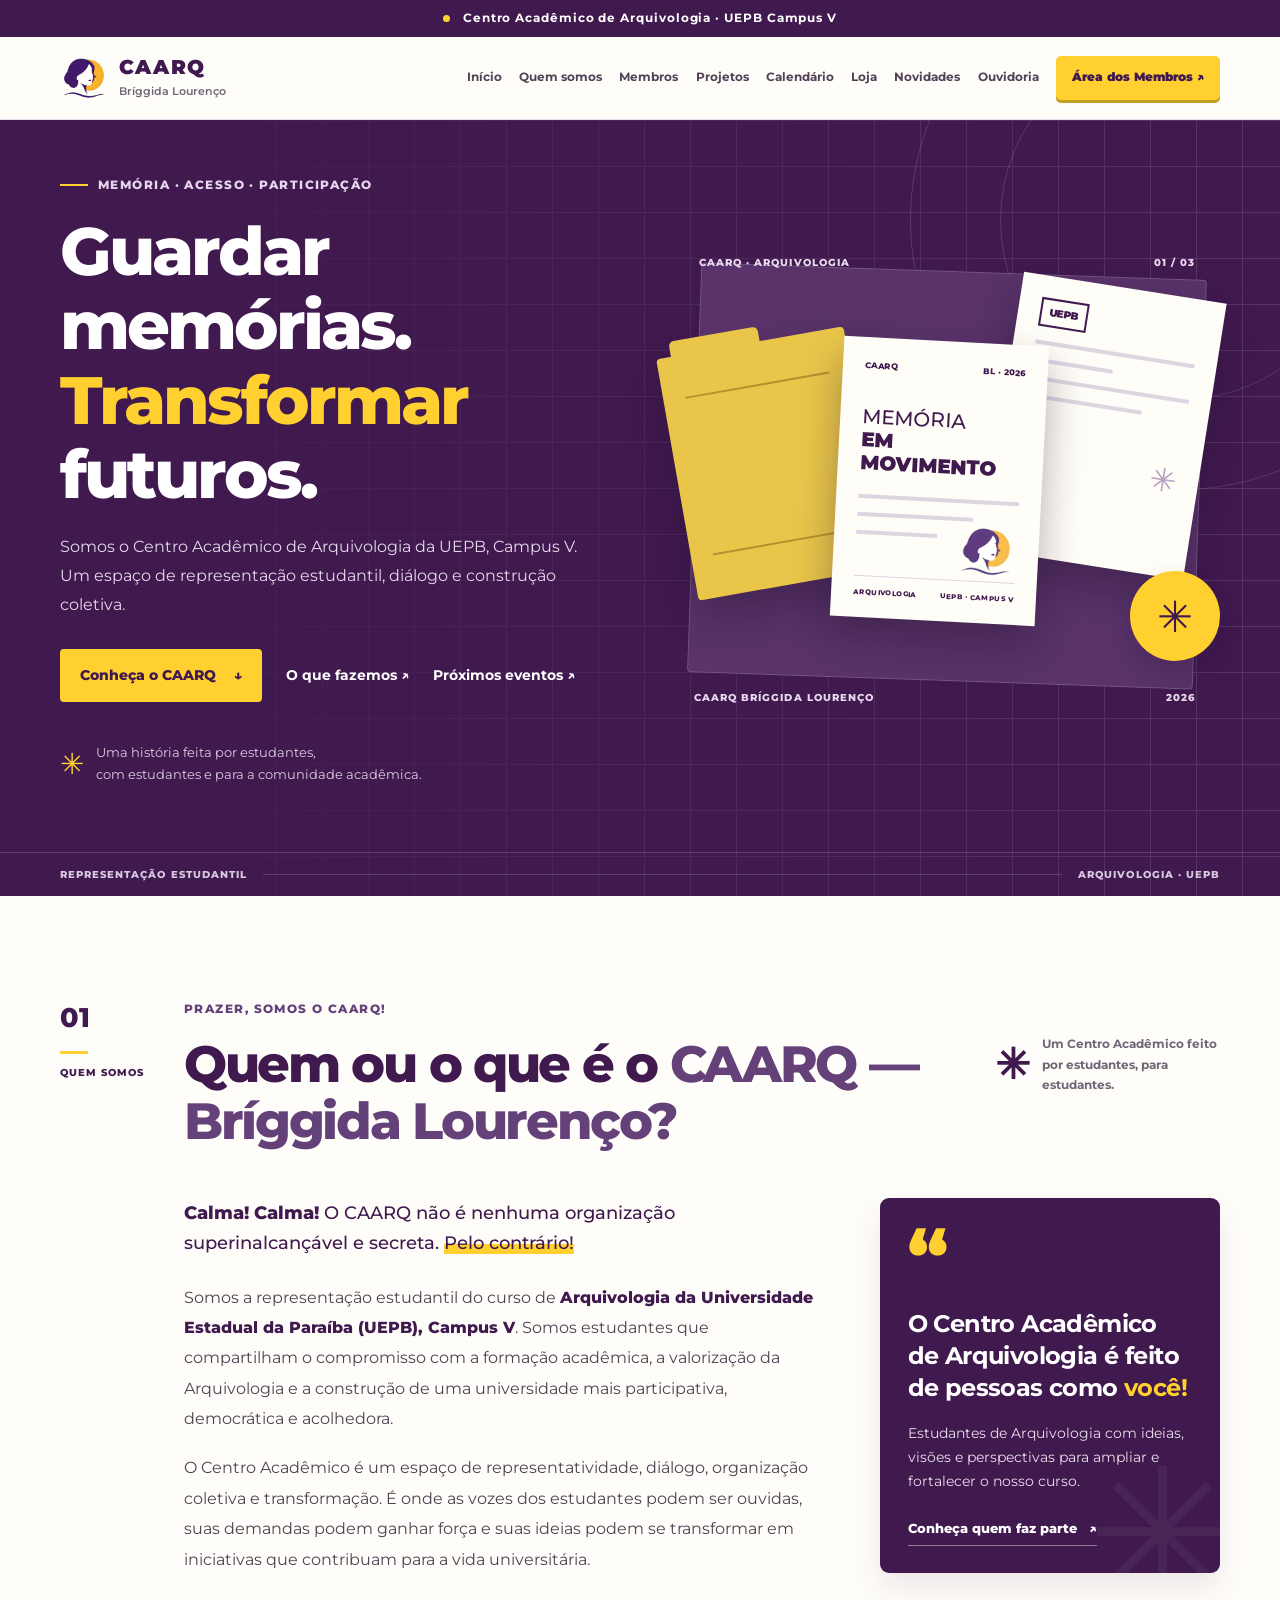
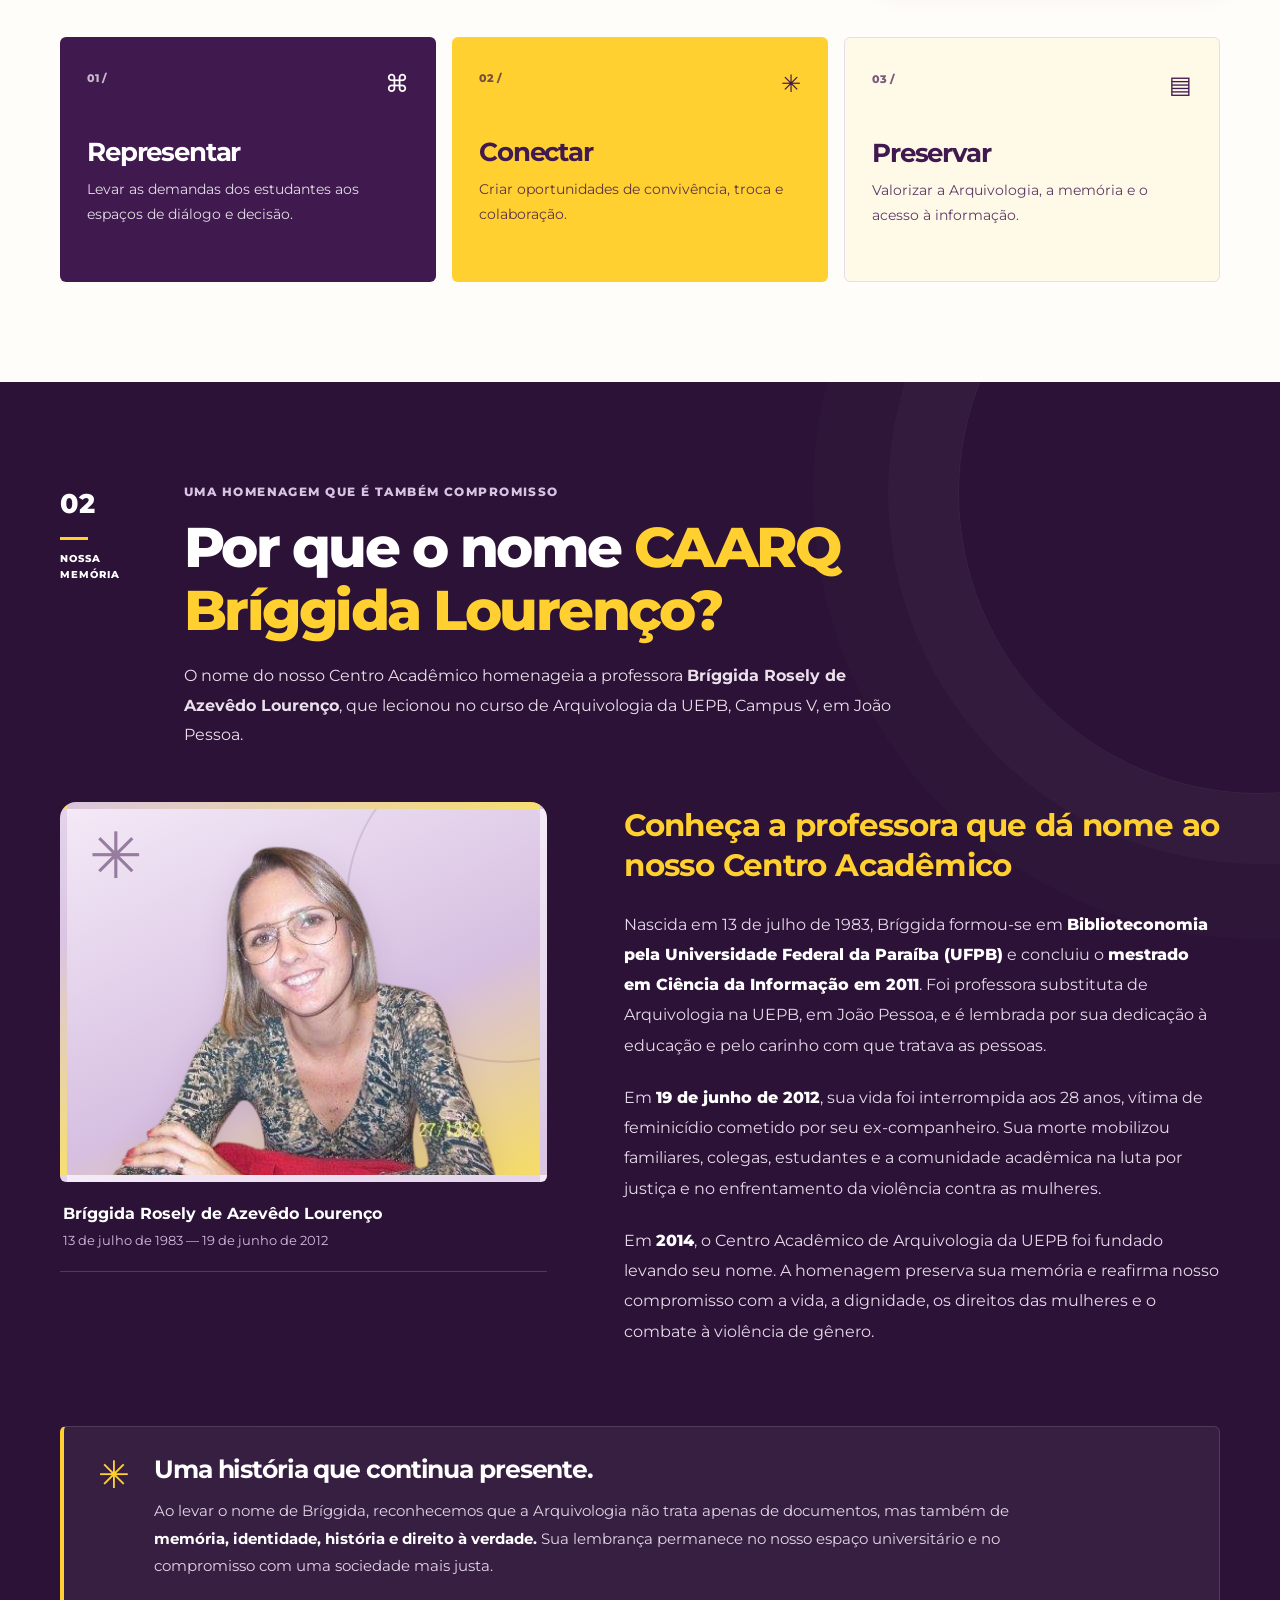
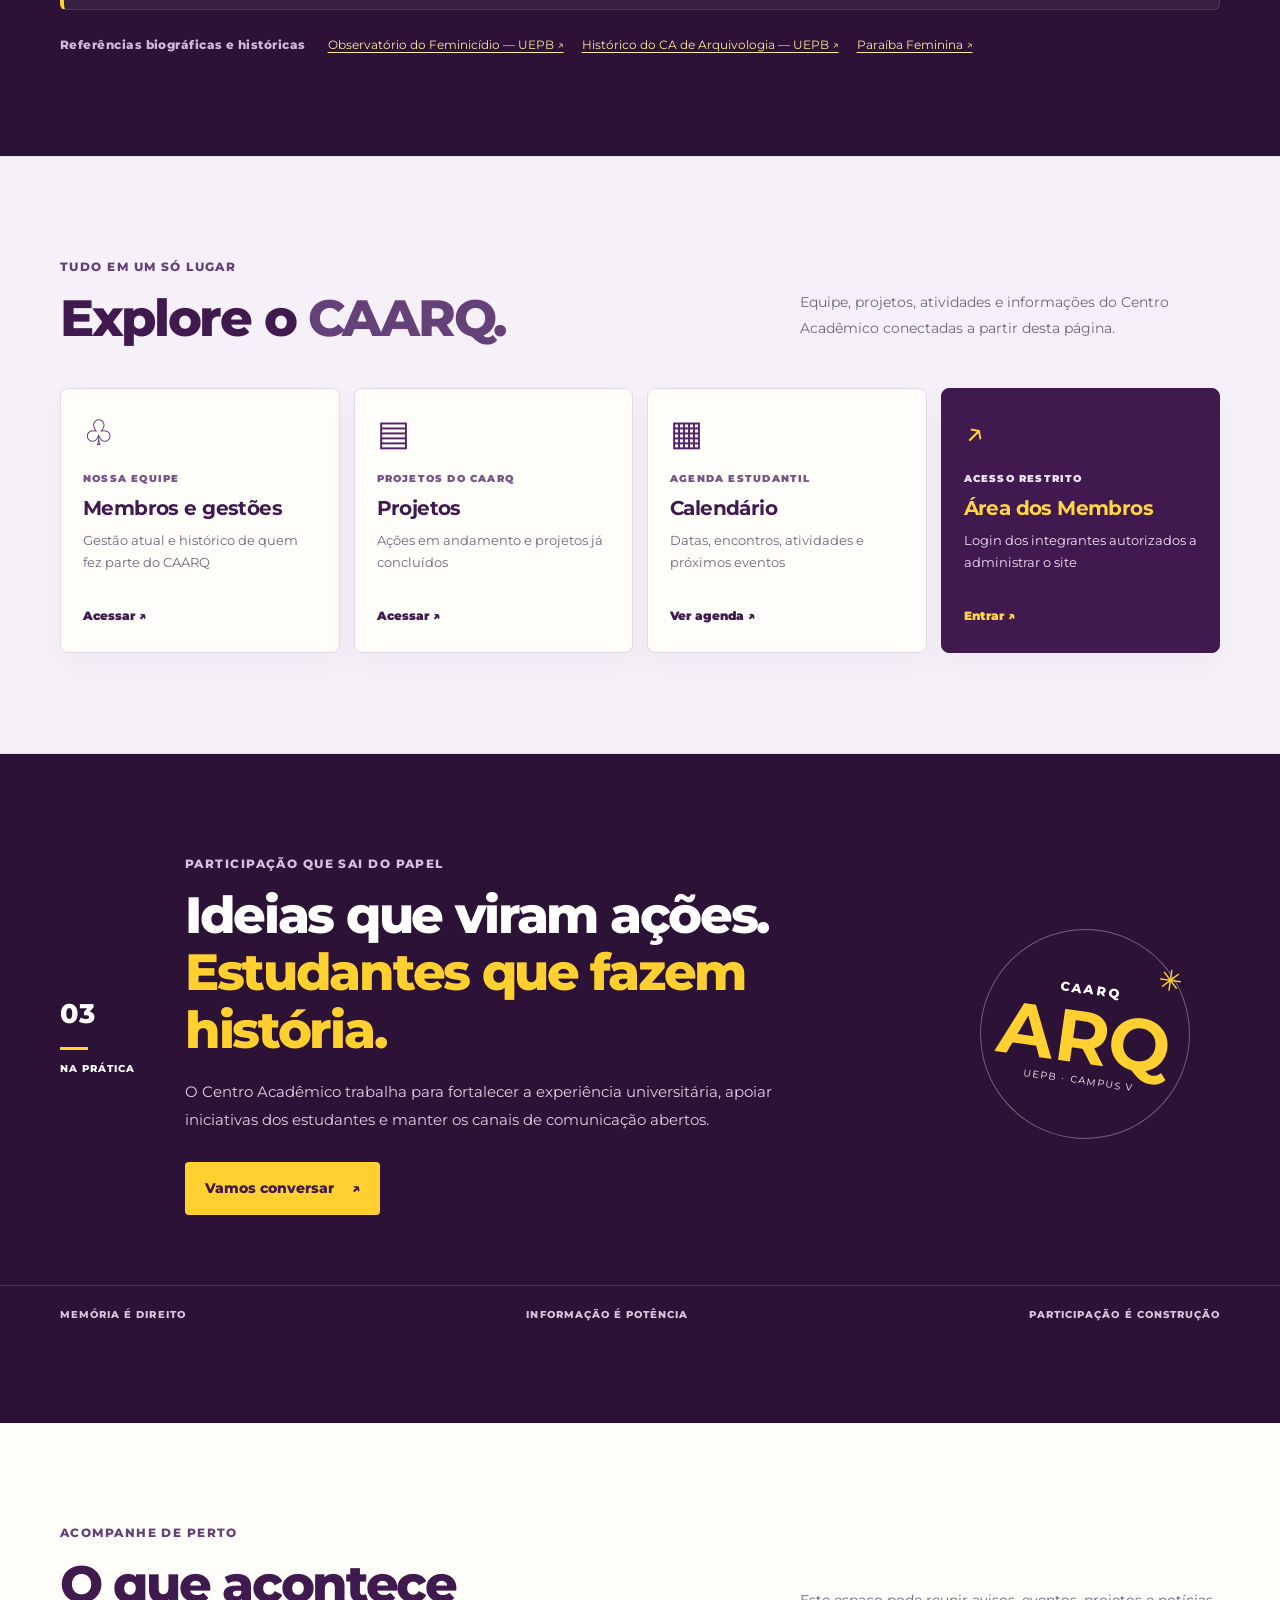
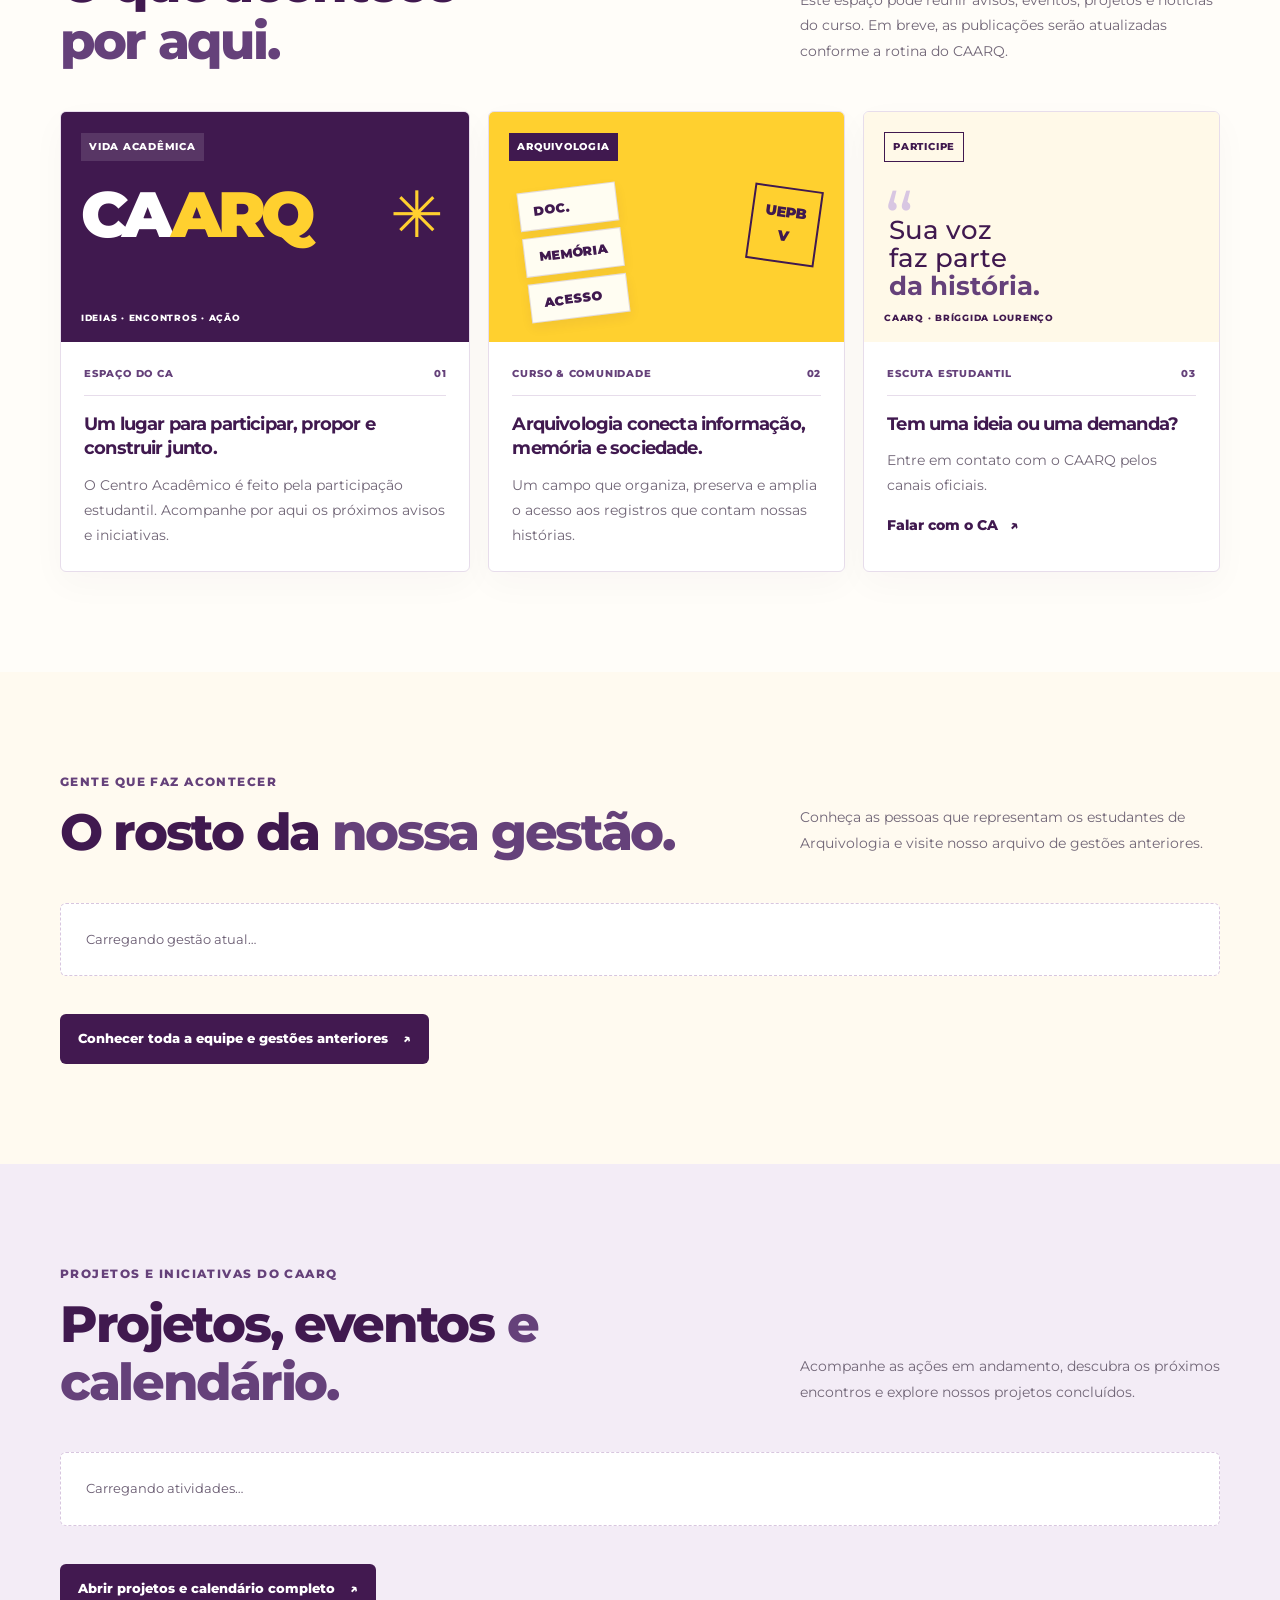
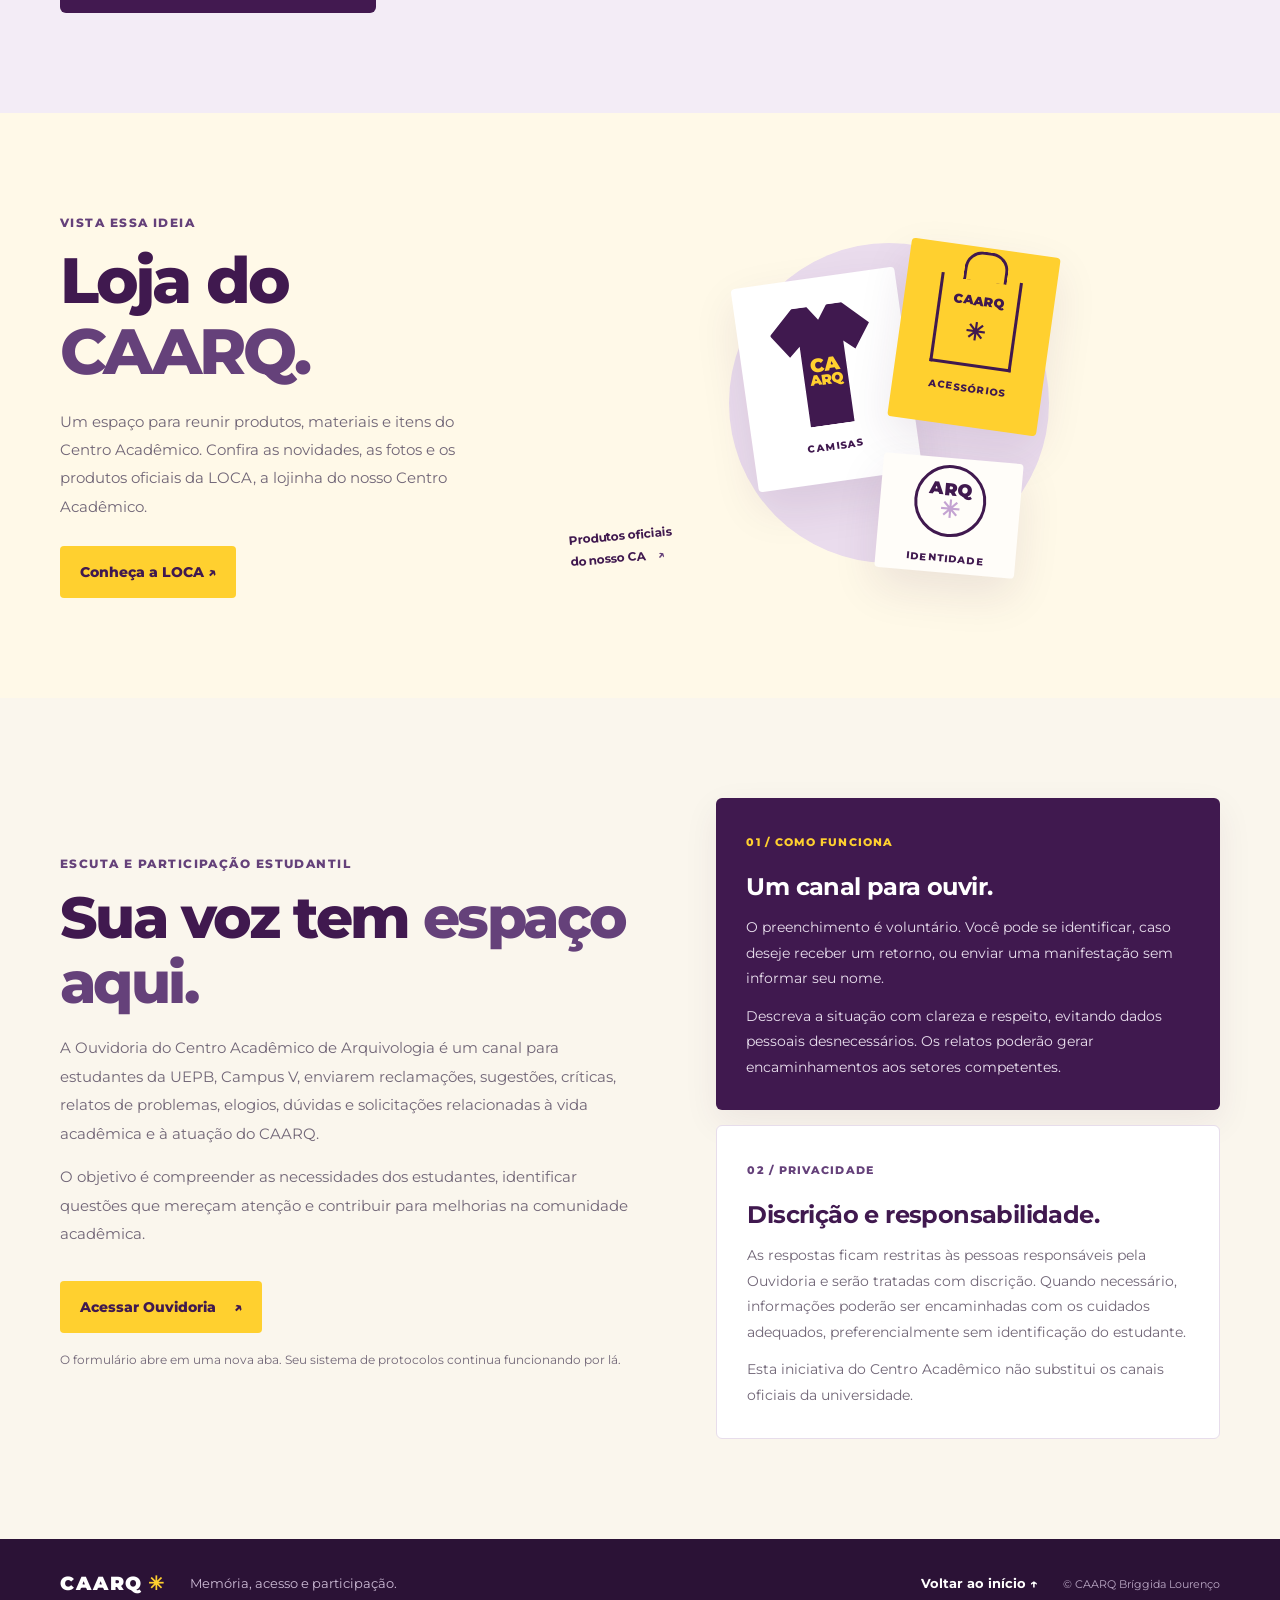
==== commit 59437176: "Add files via upload" ====
--- a/index.html
+++ b/index.html
@@ -1,243 +1,237 @@
-<!doctype html>
-
-
-<html lang="pt-BR">
-<head>
-<meta charset="utf-8"/>
-<meta content="width=device-width, initial-scale=1" name="viewport"/>
-<meta content="#40194f" name="theme-color"/>
-<meta content="CAARQ Bríggida Lourenço — Centro Acadêmico de Arquivologia da UEPB, Campus V." name="description"/>
-<title>CAARQ Bríggida Lourenço | Arquivologia UEPB</title>
-<link href="https://fonts.googleapis.com" rel="preconnect"/>
-<link crossorigin="" href="https://fonts.gstatic.com" rel="preconnect"/>
-<link href="https://fonts.googleapis.com/css2?family=Montserrat:wght@400;500;600;700;800;900&amp;display=swap" rel="stylesheet"/>
-<link href="style.css?v=16-resgate" rel="stylesheet"/>
-</head>
-<body>
-<div class="announcement"><span class="announcement-dot"></span> Centro Acadêmico de Arquivologia · UEPB Campus V</div>
-<header class="site-header">
-<div class="container nav-wrap">
-<a aria-label="CAARQ — início" class="brand" href="#inicio">
-<img alt="Logo oficial do CAARQ" onerror="this.onerror=null;this.src='assets/logo-caarq.png'" src="logo-caarq.png"/>
-<span><strong>CAARQ</strong><small>Bríggida Lourenço</small></span>
-</a>
-<button aria-controls="mainNav" aria-expanded="false" class="menu-toggle" id="menuToggle">☰ <span>Menu</span></button>
-<nav aria-label="Navegação principal" class="main-nav" id="mainNav"><a href="#inicio">Início</a><a href="#sobre">Quem somos</a><a href="membros/">Membros</a><a href="projetos/">Projetos</a><a href="projetos/#calendario">Calendário</a><a href="loca/">Loja</a><a href="novidades/">Novidades</a><a href="#ouvidoria">Ouvidoria</a><a class="nav-cta" href="admin/">Área dos Membros ↗</a></nav>
-</div>
-</header>
-<main>
-<section class="hero" id="inicio">
-<div class="hero-grid"></div>
-<div class="hero-orbit orbit-one"></div><div class="hero-orbit orbit-two"></div>
-<div class="container hero-layout">
-<div class="hero-copy">
-<div class="eyebrow"><span class="eyebrow-line"></span><span id="homeKicker">Memória · Acesso · Participação</span></div>
-<h1><span id="homeTitleFirst">Guardar memórias.</span><br/><em id="homeTitleAccent">Transformar</em> <span id="homeTitleLast">futuros.</span></h1>
-<p class="hero-lead" id="homeDescription">Somos o Centro Acadêmico de Arquivologia da UEPB, Campus V. Um espaço de representação estudantil, diálogo e construção coletiva.</p>
-<div class="hero-actions">
-<a class="button button-yellow" href="#sobre">Conheça o CAARQ <span>↓</span></a>
-<a class="text-link" href="#atuacao">O que fazemos <span>↗</span></a>
-<a class="text-link" href="projetos/#calendario">Próximos eventos ↗</a></div>
-<div class="hero-note"><span class="note-symbol">✳</span><span>Uma história feita por estudantes,<br/>com estudantes e para estudantes.</span></div>
-</div>
-<div aria-label="Composição gráfica inspirada em arquivos, documentos e memória" class="hero-art">
-<div class="art-backdrop"></div>
-<div class="art-label label-top">CAARQ · ARQUIVOLOGIA <span>01 / 03</span></div>
-<div class="folder folder-back"><div class="folder-tab"></div><div class="folder-lines"></div></div>
-<div class="document document-back"><span class="doc-stamp">UEPB</span><div class="doc-rule"></div><div class="doc-rule short"></div><div class="doc-rule"></div><div class="doc-rule medium"></div><div class="doc-seal">✳</div></div>
-<div class="document document-front"><div class="doc-topline"><span>CAARQ</span><span>BL · 2026</span></div><div class="doc-title">MEMÓRIA<br/><b>EM MOVIMENTO</b></div><div class="doc-rule"></div><div class="doc-rule medium"></div><div class="doc-rule short"></div><img alt="" class="doc-logo" loading="eager" src="logo-caarq.png"/><div class="doc-footer"><span>ARQUIVOLOGIA</span><span>UEPB · CAMPUS V</span></div></div>
-<div class="yellow-disc"><span>✳</span></div>
-<div class="art-caption"><span class="caption-mark">⌁</span> Cada documento guarda<br/>um pedaço do mundo.</div>
-<div class="art-label label-bottom">CAARQ BRÍGGIDA LOURENÇO <span>2026</span></div>
-</div>
-</div>
-<div class="hero-bottomline"><div class="container"><span>REPRESENTAÇÃO ESTUDANTIL</span><span class="line"></span><span>ARQUIVOLOGIA · UEPB</span></div></div>
-</section>
-<section aria-labelledby="aboutTitle" class="intro about-section section-pad" id="sobre">
-<div class="container">
-<div class="about-topline">
-<div class="section-index"><span>01</span><i></i><small>QUEM SOMOS</small></div>
-<div class="about-heading">
-<p class="kicker">Prazer, somos o CAARQ!</p>
-<h2 id="aboutTitle">Quem ou o que é o <span>CAARQ — Bríggida Lourenço?</span></h2>
-</div>
-<div class="about-aside-note"><span aria-hidden="true" class="about-asterisk">✳</span><span>Um Centro Acadêmico feito<br/>por estudantes, para estudantes.</span></div>
-</div>
-<div class="about-body">
-<div class="about-copy">
-<p class="about-opening"><strong>Calma! Calma!</strong> O CAARQ não é nenhuma organização superinalcançável e secreta. <em>Pelo contrário!</em></p>
-<p>Somos a representação estudantil do curso de <strong>Arquivologia da Universidade Estadual da Paraíba (UEPB), Campus V</strong>. Somos estudantes que compartilham o compromisso com a formação acadêmica, a valorização da Arquivologia e a construção de uma universidade mais participativa, democrática e acolhedora.</p>
-<p>O Centro Acadêmico é um espaço de representatividade, diálogo, organização coletiva e transformação. É onde as vozes dos estudantes podem ser ouvidas, suas demandas podem ganhar força e suas ideias podem se transformar em iniciativas que contribuam para a vida universitária.</p>
-</div>
-<aside aria-label="Você também faz parte do CAARQ" class="about-student-card">
-<span aria-hidden="true" class="about-card-mark">“</span>
-<p>O Centro Acadêmico de Arquivologia é feito de pessoas como <strong>você!</strong></p>
-<span>Estudantes de Arquivologia com ideias, visões e perspectivas para ampliar e fortalecer o nosso curso.</span>
-<a href="membros/">Conheça quem faz parte <span aria-hidden="true">↗</span></a>
-</aside>
-</div>
-<div class="values-row about-values">
-<article class="value-card value-purple"><span class="value-number">01 /</span><span aria-hidden="true" class="value-icon">⌘</span><h3>Representar</h3><p>Levar as demandas dos estudantes aos espaços de diálogo e decisão.</p></article>
-<article class="value-card value-yellow"><span class="value-number">02 /</span><span aria-hidden="true" class="value-icon">✳</span><h3>Conectar</h3><p>Criar oportunidades de convivência, troca e colaboração.</p></article>
-<article class="value-card value-cream"><span class="value-number">03 /</span><span aria-hidden="true" class="value-icon">▤</span><h3>Preservar</h3><p>Valorizar a Arquivologia, a memória e o acesso à informação.</p></article>
-</div>
-</div>
-</section>
-<section aria-labelledby="tributeTitle" class="tribute section-pad" id="briggida">
-<div class="container">
-<div class="tribute-intro">
-<div class="section-index light"><span>02</span><i></i><small>NOSSA MEMÓRIA</small></div>
-<div>
-<p class="kicker kicker-light">Uma homenagem que é também compromisso</p>
-<h2 id="tributeTitle">Por que o nome <em>CAARQ Bríggida Lourenço?</em></h2>
-<p>O nome do nosso Centro Acadêmico homenageia a professora <strong>Bríggida Rosely de Azevêdo Lourenço</strong>, que lecionou no curso de Arquivologia da UEPB, Campus V, em João Pessoa.</p>
-</div>
-</div>
-<div class="tribute-grid">
-<figure class="tribute-photo">
-<div class="tribute-picture">
-<span aria-hidden="true" class="tribute-picture-mark">✳</span>
-<img alt="Fotografia da professora Bríggida Rosely de Azevêdo Lourenço, sorrindo" height="336" loading="lazy" src="professora-briggida.png" width="448"/>
-</div>
-<figcaption><strong>Bríggida Rosely de Azevêdo Lourenço</strong><span>13 de julho de 1983 — 19 de junho de 2012</span></figcaption>
-</figure>
-<div class="tribute-story">
-<h3>Conheça a professora que dá nome ao nosso Centro Acadêmico</h3>
-<p>Nascida em 13 de julho de 1983, Bríggida formou-se em <strong>Biblioteconomia pela Universidade Federal da Paraíba (UFPB)</strong> e concluiu o <strong>mestrado em Ciência da Informação em 2011</strong>. Foi professora substituta de Arquivologia na UEPB, em João Pessoa, e é lembrada por sua dedicação à educação e pelo carinho com que tratava as pessoas.</p>
-<p>Em <strong>19 de junho de 2012</strong>, sua vida foi interrompida aos 28 anos, vítima de feminicídio cometido por seu ex-companheiro. Sua morte mobilizou familiares, colegas, estudantes e a comunidade acadêmica na luta por justiça e no enfrentamento da violência contra as mulheres.</p>
-<p>Em <strong>2014</strong>, o Centro Acadêmico de Arquivologia da UEPB foi fundado levando seu nome. A homenagem preserva sua memória e reafirma nosso compromisso com a vida, a dignidade, os direitos das mulheres e o combate à violência de gênero.</p>
-</div>
-</div>
-<div class="tribute-closing">
-<span aria-hidden="true" class="tribute-star">✳</span>
-<div>
-<h3>Uma história que continua presente.</h3>
-<p>Ao levar o nome de Bríggida, reconhecemos que a Arquivologia não trata apenas de documentos, mas também de <strong>memória, identidade, história e direito à verdade.</strong> Sua lembrança permanece no nosso espaço universitário e no compromisso com uma sociedade mais justa.</p>
-</div>
-</div>
-<div class="tribute-sources">
-<span>Referências biográficas e históricas</span>
-<a href="https://observatoriodofeminicidio.uepb.edu.br/professora-briggida-rosely-de-azevedo-lourenco/" rel="noopener noreferrer" target="_blank">Observatório do Feminicídio — UEPB ↗</a>
-<a href="https://centros.uepb.edu.br/ccbsa/ca-arquivologia/" rel="noopener noreferrer" target="_blank">Histórico do CA de Arquivologia — UEPB ↗</a>
-<a href="https://paraibafeminina.com.br/tag/briggida/" rel="noopener noreferrer" target="_blank">Paraíba Feminina ↗</a>
-</div>
-</div>
-</section>
-<section aria-labelledby="portalTitle" class="portal section-pad" id="explorar">
-<div class="container">
-<div class="section-heading portal-head"><div><p class="kicker">Tudo em um só lugar</p><h2 id="portalTitle">Explore o <span>CAARQ.</span></h2></div><p class="heading-side">Equipe, projetos, atividades e informações do Centro Acadêmico conectadas a partir desta página.</p></div>
-<div class="portal-grid">
-<a class="portal-card" href="membros/"><span aria-hidden="true" class="portal-glyph">♧</span><span class="portal-tag">NOSSA EQUIPE</span><strong>Membros e gestões</strong><small>Gestão atual e histórico de quem fez parte do CAARQ</small><span class="portal-arrow">Acessar ↗</span></a>
-<a class="portal-card" href="projetos/"><span aria-hidden="true" class="portal-glyph">▤</span><span class="portal-tag">PROJETOS DO CAARQ</span><strong>Projetos</strong><small>Ações em andamento e projetos já concluídos</small><span class="portal-arrow">Acessar ↗</span></a>
-<a class="portal-card" href="projetos/#calendario"><span aria-hidden="true" class="portal-glyph">▦</span><span class="portal-tag">AGENDA ESTUDANTIL</span><strong>Calendário</strong><small>Datas, encontros, atividades e próximos eventos</small><span class="portal-arrow">Ver agenda ↗</span></a>
-<a class="portal-card portal-card-admin" href="admin/"><span aria-hidden="true" class="portal-glyph">↗</span><span class="portal-tag">ACESSO RESTRITO</span><strong>Área dos Membros</strong><small>Login dos integrantes autorizados a administrar o site</small><span class="portal-arrow">Entrar ↗</span></a>
-</div>
-</div>
-</section>
-<section class="manifesto section-pad" id="atuacao">
-<div class="container manifesto-layout">
-<div class="section-index light"><span>03</span><i></i><small>NA PRÁTICA</small></div>
-<div class="manifesto-copy">
-<p class="kicker kicker-light">Participação que sai do papel</p>
-<h2>Ideias que viram ações.<br/><em>Estudantes que fazem história.</em></h2>
-<p class="manifesto-lead">O Centro Acadêmico trabalha para fortalecer a experiência universitária, apoiar iniciativas dos estudantes e manter os canais de comunicação abertos.</p>
-<a class="button button-yellow" href="#ouvidoria">Vamos conversar <span>↗</span></a>
-</div>
-<div class="manifesto-stamp"><span>CAARQ</span><b>ARQ</b><small>UEPB · CAMPUS V</small><i>✳</i></div>
-</div>
-<div class="manifesto-footer"><div class="container"><span>MEMÓRIA É DIREITO</span><span>INFORMAÇÃO É POTÊNCIA</span><span>PARTICIPAÇÃO É CONSTRUÇÃO</span></div></div>
-</section>
-<section class="news section-pad" id="novidades">
-<div class="container">
-<div class="section-heading">
-<div><p class="kicker">Acompanhe de perto</p><h2>O que acontece<br/><span>por aqui.</span></h2></div>
-<p class="heading-side">Este espaço pode reunir avisos, eventos, projetos e notícias do curso. Em breve, as publicações poderão ser atualizadas conforme a rotina do CAARQ.</p>
-</div>
-<div class="news-grid">
-<article class="news-card news-feature">
-<div class="news-visual visual-purple"><span class="visual-chip">VIDA ACADÊMICA</span><div class="visual-big-type">CA<span>ARQ</span></div><div class="visual-spark">✳</div><div class="visual-bottom">IDEIAS · ENCONTROS · AÇÃO</div></div>
-<div class="news-card-content"><div class="card-meta"><span>ESPAÇO DO CA</span><span>01</span></div><h3>Um lugar para participar, propor e construir junto.</h3><p>O Centro Acadêmico é feito pela participação estudantil. Acompanhe por aqui os próximos avisos e iniciativas.</p></div>
-</article>
-<article class="news-card">
-<div class="news-visual visual-yellow"><span class="visual-chip chip-dark">ARQUIVOLOGIA</span><div class="file-stack"><span>DOC.</span><span>MEMÓRIA</span><span>ACESSO</span></div><div class="visual-stamp">UEPB<br/>V</div><div class="visual-bottom dark-text">CONHECIMENTO EM CIRCULAÇÃO</div></div>
-<div class="news-card-content"><div class="card-meta"><span>CURSO &amp; COMUNIDADE</span><span>02</span></div><h3>Arquivologia conecta informação, memória e sociedade.</h3><p>Um campo que organiza, preserva e amplia o acesso aos registros que contam nossas histórias.</p></div>
-</article>
-<article class="news-card news-small">
-<div class="news-visual visual-cream"><span class="visual-chip chip-outline">PARTICIPE</span><div class="quote-mark">“</div><div class="quote-copy">Sua voz<br/>faz parte<br/><b>da história.</b></div><div class="visual-bottom">CAARQ · BRÍGGIDA LOURENÇO</div></div>
-<div class="news-card-content"><div class="card-meta"><span>ESCUTA ESTUDANTIL</span><span>03</span></div><h3>Tem uma ideia ou uma demanda?</h3><p>Entre em contato com o CAARQ pelos canais oficiais.</p><a class="arrow-link" href="#ouvidoria">Falar com o CA <span>↗</span></a></div>
-</article>
-</div>
-</div>
-</section>
-<section class="home-team section-pad" id="equipe">
-<div class="container">
-<div class="section-heading">
-<div><p class="kicker">Gente que faz acontecer</p><h2>O rosto da <span>nossa gestão.</span></h2></div>
-<p class="heading-side">Conheça as pessoas que representam os estudantes de Arquivologia e visite nosso arquivo de gestões anteriores.</p>
-</div>
-<div aria-live="polite" class="home-card-grid" id="homeTeamCards"><p class="home-status">Carregando gestão atual…</p></div>
-<a class="home-more" href="membros/">Conhecer toda a equipe e gestões anteriores <span>↗</span></a>
-</div>
-</section>
-<section class="home-projects section-pad" id="projetos-resumo">
-<div class="container">
-<div class="section-heading"><div><p class="kicker">Projetos e iniciativas do CAARQ</p><h2>Projetos, eventos <span>e calendário.</span></h2></div>
-<p class="heading-side">Acompanhe as ações em andamento, descubra os próximos encontros e explore nossos projetos concluídos.</p></div>
-<div aria-live="polite" class="home-card-grid" id="homeProjectCards"><p class="home-status">Carregando atividades…</p></div>
-<a class="home-more" href="projetos/">Abrir projetos e calendário completo <span>↗</span></a>
-</div>
-</section>
-<section class="shop section-pad" id="loja">
-<div class="container shop-layout">
-<div class="shop-copy">
-<p class="kicker">Vista essa ideia</p>
-<h2>Loja do<br/><span>CAARQ.</span></h2>
-<p>Um espaço para reunir produtos, materiais e itens do Centro Acadêmico. Confira as novidades, as fotos e os produtos oficiais da LOCA, a lojinha do nosso Centro Acadêmico.</p>
-<a class="button button-yellow" href="loca/">Conheça a LOCA ↗</a>
-</div>
-<div class="shop-art">
-<div class="shop-circle"></div><div class="shop-card card-shirt"><div class="shirt-shape">CA<br/><small>ARQ</small></div><span>CAMISAS</span></div>
-<div class="shop-card card-tote"><div class="tote-shape"><span>CAARQ</span><i>✳</i></div><span>ACESSÓRIOS</span></div>
-<div class="shop-card card-sticker"><div class="sticker-shape">ARQ<span>✳</span></div><span>IDENTIDADE</span></div>
-<div class="shop-note">Produtos oficiais<br/>do nosso CA <b>↗</b></div>
-</div>
-</div>
-</section>
-<section aria-labelledby="ouvidoriaTitle" class="ombudsman section-pad" id="ouvidoria">
-<div class="container ombudsman-layout">
-<div class="ombudsman-intro">
-<p class="kicker">Escuta e participação estudantil</p>
-<h2 id="ouvidoriaTitle">Sua voz tem <span>espaço aqui.</span></h2>
-<p>A Ouvidoria do Centro Acadêmico de Arquivologia é um canal para estudantes da UEPB, Campus V, enviarem reclamações, sugestões, críticas, relatos de problemas, elogios, dúvidas e solicitações relacionadas à vida acadêmica e à atuação do CAARQ.</p>
-<p>O objetivo é compreender as necessidades dos estudantes, identificar questões que mereçam atenção e contribuir para melhorias na comunidade acadêmica.</p>
-<a aria-label="Abrir o formulário de Ouvidoria do CAARQ em nova aba" class="button button-yellow ombudsman-button" href="https://docs.google.com/forms/d/e/1FAIpQLSclHqSoj0EodAkc5LVKFrtazxW5RhyfcU2S7VLyNpTp7NGKlg/viewform" rel="noopener noreferrer" target="_blank">Acessar Ouvidoria <span aria-hidden="true">↗</span></a>
-<p class="ombudsman-hint">O formulário abre em uma nova aba. Seu sistema de protocolos continua funcionando por lá.</p>
-</div>
-<div class="ombudsman-info">
-<div class="ombudsman-card">
-<span class="ombudsman-num">01 / COMO FUNCIONA</span>
-<h3>Um canal para ouvir.</h3>
-<p>O preenchimento é voluntário. Você pode se identificar, caso deseje receber um retorno, ou enviar uma manifestação sem informar seu nome.</p>
-<p>Descreva a situação com clareza e respeito, evitando dados pessoais desnecessários. Os relatos poderão gerar encaminhamentos aos setores competentes.</p>
-</div>
-<div class="ombudsman-card ombudsman-card-muted">
-<span class="ombudsman-num">02 / PRIVACIDADE</span>
-<h3>Discrição e responsabilidade.</h3>
-<p>As respostas ficam restritas às pessoas responsáveis pela Ouvidoria e serão tratadas com discrição. Quando necessário, informações poderão ser encaminhadas com os cuidados adequados, preferencialmente sem identificação do estudante.</p>
-<p>Esta iniciativa do Centro Acadêmico não substitui os canais oficiais da universidade.</p>
-</div>
-</div>
-</div>
-</section>
-<section class="contact section-pad" id="contato">
-<div class="container contact-panel">
-<div class="contact-top"><span>04 / CONTATO</span><span>PORTAS ABERTAS PARA O DIÁLOGO</span></div>
-<div class="contact-main"><div><p class="kicker kicker-light">Chega mais!</p><h2>O próximo capítulo<br/>também pode ter <em>sua voz.</em></h2></div><div class="contact-action"><p>Quer sugerir, perguntar ou acompanhar o que acontece no curso? Fale com o Centro Acadêmico.</p><a class="button button-yellow" href="https://docs.google.com/forms/d/e/1FAIpQLSclHqSoj0EodAkc5LVKFrtazxW5RhyfcU2S7VLyNpTp7NGKlg/viewform" rel="noopener noreferrer" target="_blank">Abrir Ouvidoria ↗</a><a class="contact-email" href="admin/" target="_self">Área dos Membros (acesso autorizado) ↗</a></div></div>
-<div class="contact-bottom"><span>CAARQ BRÍGGIDA LOURENÇO</span><span>CENTRO ACADÊMICO DE ARQUIVOLOGIA</span><span>UEPB · CAMPUS V</span></div>
-</div>
-</section>
-</main>
-<footer class="site-footer"><div class="container footer-inner"><a class="footer-brand" href="#inicio">CAARQ<span>✳</span></a><p>Memória, acesso e participação.</p><a href="#inicio">Voltar ao início ↑</a><small>© <span id="year"></span> CAARQ Bríggida Lourenço</small></div></footer>
-<script src="script.js?v=16-resgate" type="module"></script>
-</body>
+<!doctype html>
+
+
+<html lang="pt-BR">
+<head>
+<meta charset="utf-8"/>
+<meta content="width=device-width, initial-scale=1" name="viewport"/>
+<meta content="#40194f" name="theme-color"/>
+<meta content="CAARQ Bríggida Lourenço — Centro Acadêmico de Arquivologia da UEPB, Campus V." name="description"/>
+<title>CAARQ Bríggida Lourenço | Arquivologia UEPB</title>
+<link href="https://fonts.googleapis.com" rel="preconnect"/>
+<link crossorigin="" href="https://fonts.gstatic.com" rel="preconnect"/>
+<link href="https://fonts.googleapis.com/css2?family=Montserrat:wght@400;500;600;700;800;900&amp;display=swap" rel="stylesheet"/>
+<link href="style.css?v=16-resgate" rel="stylesheet"/>
+<script src="maintenance-boot.js?v=21-manutencao"></script>
+<script src="theme-boot.js?v=20-bomdia" data-caarq-page="home"></script>
+</head>
+<body>
+<div class="announcement"><span class="announcement-dot"></span> Centro Acadêmico de Arquivologia · UEPB Campus V</div>
+<header class="site-header">
+<div class="container nav-wrap">
+<a aria-label="CAARQ — início" class="brand" href="#inicio">
+<img alt="Logo oficial do CAARQ" onerror="this.onerror=null;this.src='assets/logo-caarq.png'" src="logo-caarq.png"/>
+<span><strong>CAARQ</strong><small>Bríggida Lourenço</small></span>
+</a>
+<button aria-controls="mainNav" aria-expanded="false" class="menu-toggle" id="menuToggle">☰ <span>Menu</span></button>
+<nav aria-label="Navegação principal" class="main-nav" id="mainNav"><a href="#inicio">Início</a><a href="#sobre">Quem somos</a><a href="membros/">Membros</a><a href="projetos/">Projetos</a><a href="projetos/#calendario">Calendário</a><a href="loca/">Loja</a><a href="novidades/">Novidades</a><a href="#ouvidoria">Ouvidoria</a><a class="nav-cta" href="admin/">Área dos Membros ↗</a></nav>
+</div>
+</header>
+<main>
+<section class="hero" id="inicio">
+<div class="hero-grid"></div>
+<div class="hero-orbit orbit-one"></div><div class="hero-orbit orbit-two"></div>
+<div class="container hero-layout">
+<div class="hero-copy">
+<div class="eyebrow"><span class="eyebrow-line"></span><span id="homeKicker">Memória · Acesso · Participação</span></div>
+<h1><span id="homeTitleFirst">Guardar memórias.</span><br/><em id="homeTitleAccent">Transformar</em> <span id="homeTitleLast">futuros.</span></h1>
+<p class="hero-lead" id="homeDescription">Somos o Centro Acadêmico de Arquivologia da UEPB, Campus V. Um espaço de representação estudantil, diálogo e construção coletiva.</p>
+<div class="hero-actions">
+<a class="button button-yellow" href="#sobre">Conheça o CAARQ <span>↓</span></a>
+<a class="text-link" href="#atuacao">O que fazemos <span>↗</span></a>
+<a class="text-link" href="projetos/#calendario">Próximos eventos ↗</a></div>
+<div class="hero-note"><span class="note-symbol">✳</span><span>Uma história feita por estudantes,<br/>com estudantes e para a comunidade acadêmica.</span></div>
+</div>
+<div aria-label="Composição gráfica inspirada em arquivos, documentos e memória" class="hero-art">
+<div class="art-backdrop"></div>
+<div class="art-label label-top">CAARQ · ARQUIVOLOGIA <span>01 / 03</span></div>
+<div class="folder folder-back"><div class="folder-tab"></div><div class="folder-lines"></div></div>
+<div class="document document-back"><span class="doc-stamp">UEPB</span><div class="doc-rule"></div><div class="doc-rule short"></div><div class="doc-rule"></div><div class="doc-rule medium"></div><div class="doc-seal">✳</div></div>
+<div class="document document-front"><div class="doc-topline"><span>CAARQ</span><span>BL · 2026</span></div><div class="doc-title">MEMÓRIA<br/><b>EM MOVIMENTO</b></div><div class="doc-rule"></div><div class="doc-rule medium"></div><div class="doc-rule short"></div><img alt="" class="doc-logo" loading="eager" src="logo-caarq.png"/><div class="doc-footer"><span>ARQUIVOLOGIA</span><span>UEPB · CAMPUS V</span></div></div>
+<div class="yellow-disc"><span>✳</span></div>
+<div class="art-label label-bottom">CAARQ BRÍGGIDA LOURENÇO <span>2026</span></div>
+</div>
+</div>
+<div class="hero-bottomline"><div class="container"><span>REPRESENTAÇÃO ESTUDANTIL</span><span class="line"></span><span>ARQUIVOLOGIA · UEPB</span></div></div>
+</section>
+<section aria-labelledby="aboutTitle" class="intro about-section section-pad" id="sobre">
+<div class="container">
+<div class="about-topline">
+<div class="section-index"><span>01</span><i></i><small>QUEM SOMOS</small></div>
+<div class="about-heading">
+<p class="kicker">Prazer, somos o CAARQ!</p>
+<h2 id="aboutTitle">Quem ou o que é o <span>CAARQ — Bríggida Lourenço?</span></h2>
+</div>
+<div class="about-aside-note"><span aria-hidden="true" class="about-asterisk">✳</span><span>Um Centro Acadêmico feito<br/>por estudantes, para estudantes.</span></div>
+</div>
+<div class="about-body">
+<div class="about-copy">
+<p class="about-opening"><strong>Calma! Calma!</strong> O CAARQ não é nenhuma organização superinalcançável e secreta. <em>Pelo contrário!</em></p>
+<p>Somos a representação estudantil do curso de <strong>Arquivologia da Universidade Estadual da Paraíba (UEPB), Campus V</strong>. Somos estudantes que compartilham o compromisso com a formação acadêmica, a valorização da Arquivologia e a construção de uma universidade mais participativa, democrática e acolhedora.</p>
+<p>O Centro Acadêmico é um espaço de representatividade, diálogo, organização coletiva e transformação. É onde as vozes dos estudantes podem ser ouvidas, suas demandas podem ganhar força e suas ideias podem se transformar em iniciativas que contribuam para a vida universitária.</p>
+</div>
+<aside aria-label="Você também faz parte do CAARQ" class="about-student-card">
+<span aria-hidden="true" class="about-card-mark">“</span>
+<p>O Centro Acadêmico de Arquivologia é feito de pessoas como <strong>você!</strong></p>
+<span>Estudantes de Arquivologia com ideias, visões e perspectivas para ampliar e fortalecer o nosso curso.</span>
+<a href="membros/">Conheça quem faz parte <span aria-hidden="true">↗</span></a>
+</aside>
+</div>
+<div class="values-row about-values">
+<article class="value-card value-purple"><span class="value-number">01 /</span><span aria-hidden="true" class="value-icon">⌘</span><h3>Representar</h3><p>Levar as demandas dos estudantes aos espaços de diálogo e decisão.</p></article>
+<article class="value-card value-yellow"><span class="value-number">02 /</span><span aria-hidden="true" class="value-icon">✳</span><h3>Conectar</h3><p>Criar oportunidades de convivência, troca e colaboração.</p></article>
+<article class="value-card value-cream"><span class="value-number">03 /</span><span aria-hidden="true" class="value-icon">▤</span><h3>Preservar</h3><p>Valorizar a Arquivologia, a memória e o acesso à informação.</p></article>
+</div>
+</div>
+</section>
+<section aria-labelledby="tributeTitle" class="tribute section-pad" id="briggida">
+<div class="container">
+<div class="tribute-intro">
+<div class="section-index light"><span>02</span><i></i><small>NOSSA MEMÓRIA</small></div>
+<div>
+<p class="kicker kicker-light">Uma homenagem que é também compromisso</p>
+<h2 id="tributeTitle">Por que o nome <em>CAARQ Bríggida Lourenço?</em></h2>
+<p>O nome do nosso Centro Acadêmico homenageia a professora <strong>Bríggida Rosely de Azevêdo Lourenço</strong>, que lecionou no curso de Arquivologia da UEPB, Campus V, em João Pessoa.</p>
+</div>
+</div>
+<div class="tribute-grid">
+<figure class="tribute-photo">
+<div class="tribute-picture">
+<span aria-hidden="true" class="tribute-picture-mark">✳</span>
+<img alt="Fotografia da professora Bríggida Rosely de Azevêdo Lourenço, sorrindo" height="336" loading="lazy" src="professora-briggida.png" width="448"/>
+</div>
+<figcaption><strong>Bríggida Rosely de Azevêdo Lourenço</strong><span>13 de julho de 1983 — 19 de junho de 2012</span></figcaption>
+</figure>
+<div class="tribute-story">
+<h3>Conheça a professora que dá nome ao nosso Centro Acadêmico</h3>
+<p>Nascida em 13 de julho de 1983, Bríggida formou-se em <strong>Biblioteconomia pela Universidade Federal da Paraíba (UFPB)</strong> e concluiu o <strong>mestrado em Ciência da Informação em 2011</strong>. Foi professora substituta de Arquivologia na UEPB, em João Pessoa, e é lembrada por sua dedicação à educação e pelo carinho com que tratava as pessoas.</p>
+<p>Em <strong>19 de junho de 2012</strong>, sua vida foi interrompida aos 28 anos, vítima de feminicídio cometido por seu ex-companheiro. Sua morte mobilizou familiares, colegas, estudantes e a comunidade acadêmica na luta por justiça e no enfrentamento da violência contra as mulheres.</p>
+<p>Em <strong>2014</strong>, o Centro Acadêmico de Arquivologia da UEPB foi fundado levando seu nome. A homenagem preserva sua memória e reafirma nosso compromisso com a vida, a dignidade, os direitos das mulheres e o combate à violência de gênero.</p>
+</div>
+</div>
+<div class="tribute-closing">
+<span aria-hidden="true" class="tribute-star">✳</span>
+<div>
+<h3>Uma história que continua presente.</h3>
+<p>Ao levar o nome de Bríggida, reconhecemos que a Arquivologia não trata apenas de documentos, mas também de <strong>memória, identidade, história e direito à verdade.</strong> Sua lembrança permanece no nosso espaço universitário e no compromisso com uma sociedade mais justa.</p>
+</div>
+</div>
+<div class="tribute-sources">
+<span>Referências biográficas e históricas</span>
+<a href="https://observatoriodofeminicidio.uepb.edu.br/professora-briggida-rosely-de-azevedo-lourenco/" rel="noopener noreferrer" target="_blank">Observatório do Feminicídio — UEPB ↗</a>
+<a href="https://centros.uepb.edu.br/ccbsa/ca-arquivologia/" rel="noopener noreferrer" target="_blank">Histórico do CA de Arquivologia — UEPB ↗</a>
+<a href="https://paraibafeminina.com.br/tag/briggida/" rel="noopener noreferrer" target="_blank">Paraíba Feminina ↗</a>
+</div>
+</div>
+</section>
+<section aria-labelledby="portalTitle" class="portal section-pad" id="explorar">
+<div class="container">
+<div class="section-heading portal-head"><div><p class="kicker">Tudo em um só lugar</p><h2 id="portalTitle">Explore o <span>CAARQ.</span></h2></div><p class="heading-side">Equipe, projetos, atividades e informações do Centro Acadêmico conectadas a partir desta página.</p></div>
+<div class="portal-grid">
+<a class="portal-card" href="membros/"><span aria-hidden="true" class="portal-glyph">♧</span><span class="portal-tag">NOSSA EQUIPE</span><strong>Membros e gestões</strong><small>Gestão atual e histórico de quem fez parte do CAARQ</small><span class="portal-arrow">Acessar ↗</span></a>
+<a class="portal-card" href="projetos/"><span aria-hidden="true" class="portal-glyph">▤</span><span class="portal-tag">PROJETOS DO CAARQ</span><strong>Projetos</strong><small>Ações em andamento e projetos já concluídos</small><span class="portal-arrow">Acessar ↗</span></a>
+<a class="portal-card" href="projetos/#calendario"><span aria-hidden="true" class="portal-glyph">▦</span><span class="portal-tag">AGENDA ESTUDANTIL</span><strong>Calendário</strong><small>Datas, encontros, atividades e próximos eventos</small><span class="portal-arrow">Ver agenda ↗</span></a>
+<a class="portal-card portal-card-admin" href="admin/"><span aria-hidden="true" class="portal-glyph">↗</span><span class="portal-tag">ACESSO RESTRITO</span><strong>Área dos Membros</strong><small>Login dos integrantes autorizados a administrar o site</small><span class="portal-arrow">Entrar ↗</span></a>
+</div>
+</div>
+</section>
+<section class="manifesto section-pad" id="atuacao">
+<div class="container manifesto-layout">
+<div class="section-index light"><span>03</span><i></i><small>NA PRÁTICA</small></div>
+<div class="manifesto-copy">
+<p class="kicker kicker-light">Participação que sai do papel</p>
+<h2>Ideias que viram ações.<br/><em>Estudantes que fazem história.</em></h2>
+<p class="manifesto-lead">O Centro Acadêmico trabalha para fortalecer a experiência universitária, apoiar iniciativas dos estudantes e manter os canais de comunicação abertos.</p>
+<a class="button button-yellow" href="#ouvidoria">Vamos conversar <span>↗</span></a>
+</div>
+<div class="manifesto-stamp"><span>CAARQ</span><b>ARQ</b><small>UEPB · CAMPUS V</small><i>✳</i></div>
+</div>
+<div class="manifesto-footer"><div class="container"><span>MEMÓRIA É DIREITO</span><span>INFORMAÇÃO É POTÊNCIA</span><span>PARTICIPAÇÃO É CONSTRUÇÃO</span></div></div>
+</section>
+<section class="news section-pad" id="novidades">
+<div class="container">
+<div class="section-heading">
+<div><p class="kicker">Acompanhe de perto</p><h2>O que acontece<br/><span>por aqui.</span></h2></div>
+<p class="heading-side">Este espaço pode reunir avisos, eventos, projetos e notícias do curso. Em breve, as publicações serão atualizadas conforme a rotina do CAARQ.</p>
+</div>
+<div class="news-grid">
+<article class="news-card news-feature">
+<div class="news-visual visual-purple"><span class="visual-chip">VIDA ACADÊMICA</span><div class="visual-big-type">CA<span>ARQ</span></div><div class="visual-spark">✳</div><div class="visual-bottom">IDEIAS · ENCONTROS · AÇÃO</div></div>
+<div class="news-card-content"><div class="card-meta"><span>ESPAÇO DO CA</span><span>01</span></div><h3>Um lugar para participar, propor e construir junto.</h3><p>O Centro Acadêmico é feito pela participação estudantil. Acompanhe por aqui os próximos avisos e iniciativas.</p></div>
+</article>
+<article class="news-card">
+<div class="news-visual visual-yellow"><span class="visual-chip chip-dark">ARQUIVOLOGIA</span><div class="file-stack"><span>DOC.</span><span>MEMÓRIA</span><span>ACESSO</span></div><div class="visual-stamp">UEPB<br/>V</div></div>
+<div class="news-card-content"><div class="card-meta"><span>CURSO &amp; COMUNIDADE</span><span>02</span></div><h3>Arquivologia conecta informação, memória e sociedade.</h3><p>Um campo que organiza, preserva e amplia o acesso aos registros que contam nossas histórias.</p></div>
+</article>
+<article class="news-card news-small">
+<div class="news-visual visual-cream"><span class="visual-chip chip-outline">PARTICIPE</span><div class="quote-mark">“</div><div class="quote-copy">Sua voz<br/>faz parte<br/><b>da história.</b></div><div class="visual-bottom">CAARQ · BRÍGGIDA LOURENÇO</div></div>
+<div class="news-card-content"><div class="card-meta"><span>ESCUTA ESTUDANTIL</span><span>03</span></div><h3>Tem uma ideia ou uma demanda?</h3><p>Entre em contato com o CAARQ pelos canais oficiais.</p><a class="arrow-link" href="#ouvidoria">Falar com o CA <span>↗</span></a></div>
+</article>
+</div>
+</div>
+</section>
+<section class="home-team section-pad" id="equipe">
+<div class="container">
+<div class="section-heading">
+<div><p class="kicker">Gente que faz acontecer</p><h2>O rosto da <span>nossa gestão.</span></h2></div>
+<p class="heading-side">Conheça as pessoas que representam os estudantes de Arquivologia e visite nosso arquivo de gestões anteriores.</p>
+</div>
+<div aria-live="polite" class="home-card-grid" id="homeTeamCards"><p class="home-status">Carregando gestão atual…</p></div>
+<a class="home-more" href="membros/">Conhecer toda a equipe e gestões anteriores <span>↗</span></a>
+</div>
+</section>
+<section class="home-projects section-pad" id="projetos-resumo">
+<div class="container">
+<div class="section-heading"><div><p class="kicker">Projetos e iniciativas do CAARQ</p><h2>Projetos, eventos <span>e calendário.</span></h2></div>
+<p class="heading-side">Acompanhe as ações em andamento, descubra os próximos encontros e explore nossos projetos concluídos.</p></div>
+<div aria-live="polite" class="home-card-grid" id="homeProjectCards"><p class="home-status">Carregando atividades…</p></div>
+<a class="home-more" href="projetos/">Abrir projetos e calendário completo <span>↗</span></a>
+</div>
+</section>
+<section class="shop section-pad" id="loja">
+<div class="container shop-layout">
+<div class="shop-copy">
+<p class="kicker">Vista essa ideia</p>
+<h2>Loja do<br/><span>CAARQ.</span></h2>
+<p>Um espaço para reunir produtos, materiais e itens do Centro Acadêmico. Confira as novidades, as fotos e os produtos oficiais da LOCA, a lojinha do nosso Centro Acadêmico.</p>
+<a class="button button-yellow" href="loca/">Conheça a LOCA ↗</a>
+</div>
+<div class="shop-art">
+<div class="shop-circle"></div><div class="shop-card card-shirt"><div class="shirt-shape">CA<br/><small>ARQ</small></div><span>CAMISAS</span></div>
+<div class="shop-card card-tote"><div class="tote-shape"><span>CAARQ</span><i>✳</i></div><span>ACESSÓRIOS</span></div>
+<div class="shop-card card-sticker"><div class="sticker-shape">ARQ<span>✳</span></div><span>IDENTIDADE</span></div>
+<div class="shop-note">Produtos oficiais<br/>do nosso CA <b>↗</b></div>
+</div>
+</div>
+</section>
+<section aria-labelledby="ouvidoriaTitle" class="ombudsman section-pad" id="ouvidoria">
+<div class="container ombudsman-layout" id="contato">
+<div class="ombudsman-intro">
+<p class="kicker">Escuta e participação estudantil</p>
+<h2 id="ouvidoriaTitle">Sua voz tem <span>espaço aqui.</span></h2>
+<p>A Ouvidoria do Centro Acadêmico de Arquivologia é um canal para estudantes da UEPB, Campus V, enviarem reclamações, sugestões, críticas, relatos de problemas, elogios, dúvidas e solicitações relacionadas à vida acadêmica e à atuação do CAARQ.</p>
+<p>O objetivo é compreender as necessidades dos estudantes, identificar questões que mereçam atenção e contribuir para melhorias na comunidade acadêmica.</p>
+<a aria-label="Abrir o formulário de Ouvidoria do CAARQ em nova aba" class="button button-yellow ombudsman-button" href="https://docs.google.com/forms/d/e/1FAIpQLSclHqSoj0EodAkc5LVKFrtazxW5RhyfcU2S7VLyNpTp7NGKlg/viewform" rel="noopener noreferrer" target="_blank">Acessar Ouvidoria <span aria-hidden="true">↗</span></a>
+<p class="ombudsman-hint">O formulário abre em uma nova aba. Seu sistema de protocolos continua funcionando por lá.</p>
+</div>
+<div class="ombudsman-info">
+<div class="ombudsman-card">
+<span class="ombudsman-num">01 / COMO FUNCIONA</span>
+<h3>Um canal para ouvir.</h3>
+<p>O preenchimento é voluntário. Você pode se identificar, caso deseje receber um retorno, ou enviar uma manifestação sem informar seu nome.</p>
+<p>Descreva a situação com clareza e respeito, evitando dados pessoais desnecessários. Os relatos poderão gerar encaminhamentos aos setores competentes.</p>
+</div>
+<div class="ombudsman-card ombudsman-card-muted">
+<span class="ombudsman-num">02 / PRIVACIDADE</span>
+<h3>Discrição e responsabilidade.</h3>
+<p>As respostas ficam restritas às pessoas responsáveis pela Ouvidoria e serão tratadas com discrição. Quando necessário, informações poderão ser encaminhadas com os cuidados adequados, preferencialmente sem identificação do estudante.</p>
+<p>Esta iniciativa do Centro Acadêmico não substitui os canais oficiais da universidade.</p>
+</div>
+</div>
+</div>
+</section>
+</main>
+<footer class="site-footer"><div class="container footer-inner"><a class="footer-brand" href="#inicio">CAARQ<span>✳</span></a><p>Memória, acesso e participação.</p><a href="#inicio">Voltar ao início ↑</a><small>© <span id="year"></span> CAARQ Bríggida Lourenço</small></div></footer>
+<script src="script.js?v=16-resgate" type="module"></script>
+</body>
 </html>
